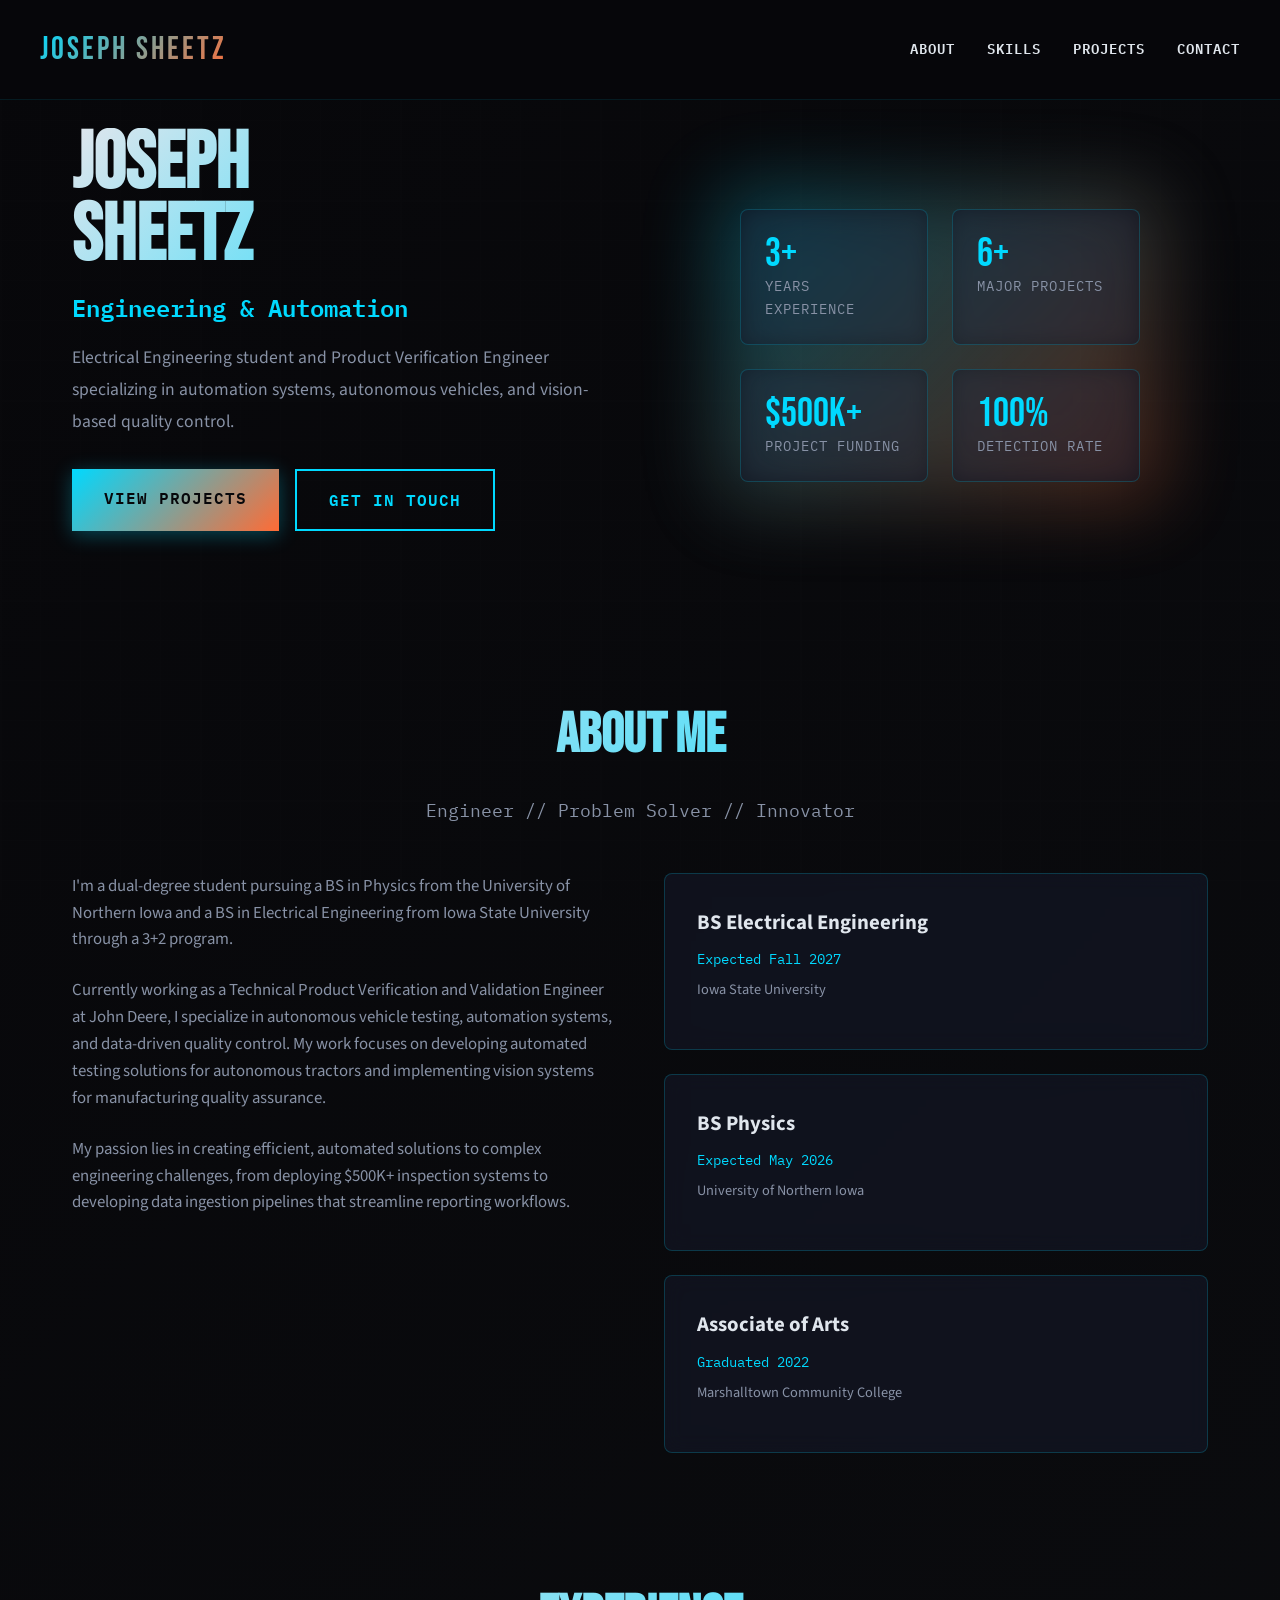
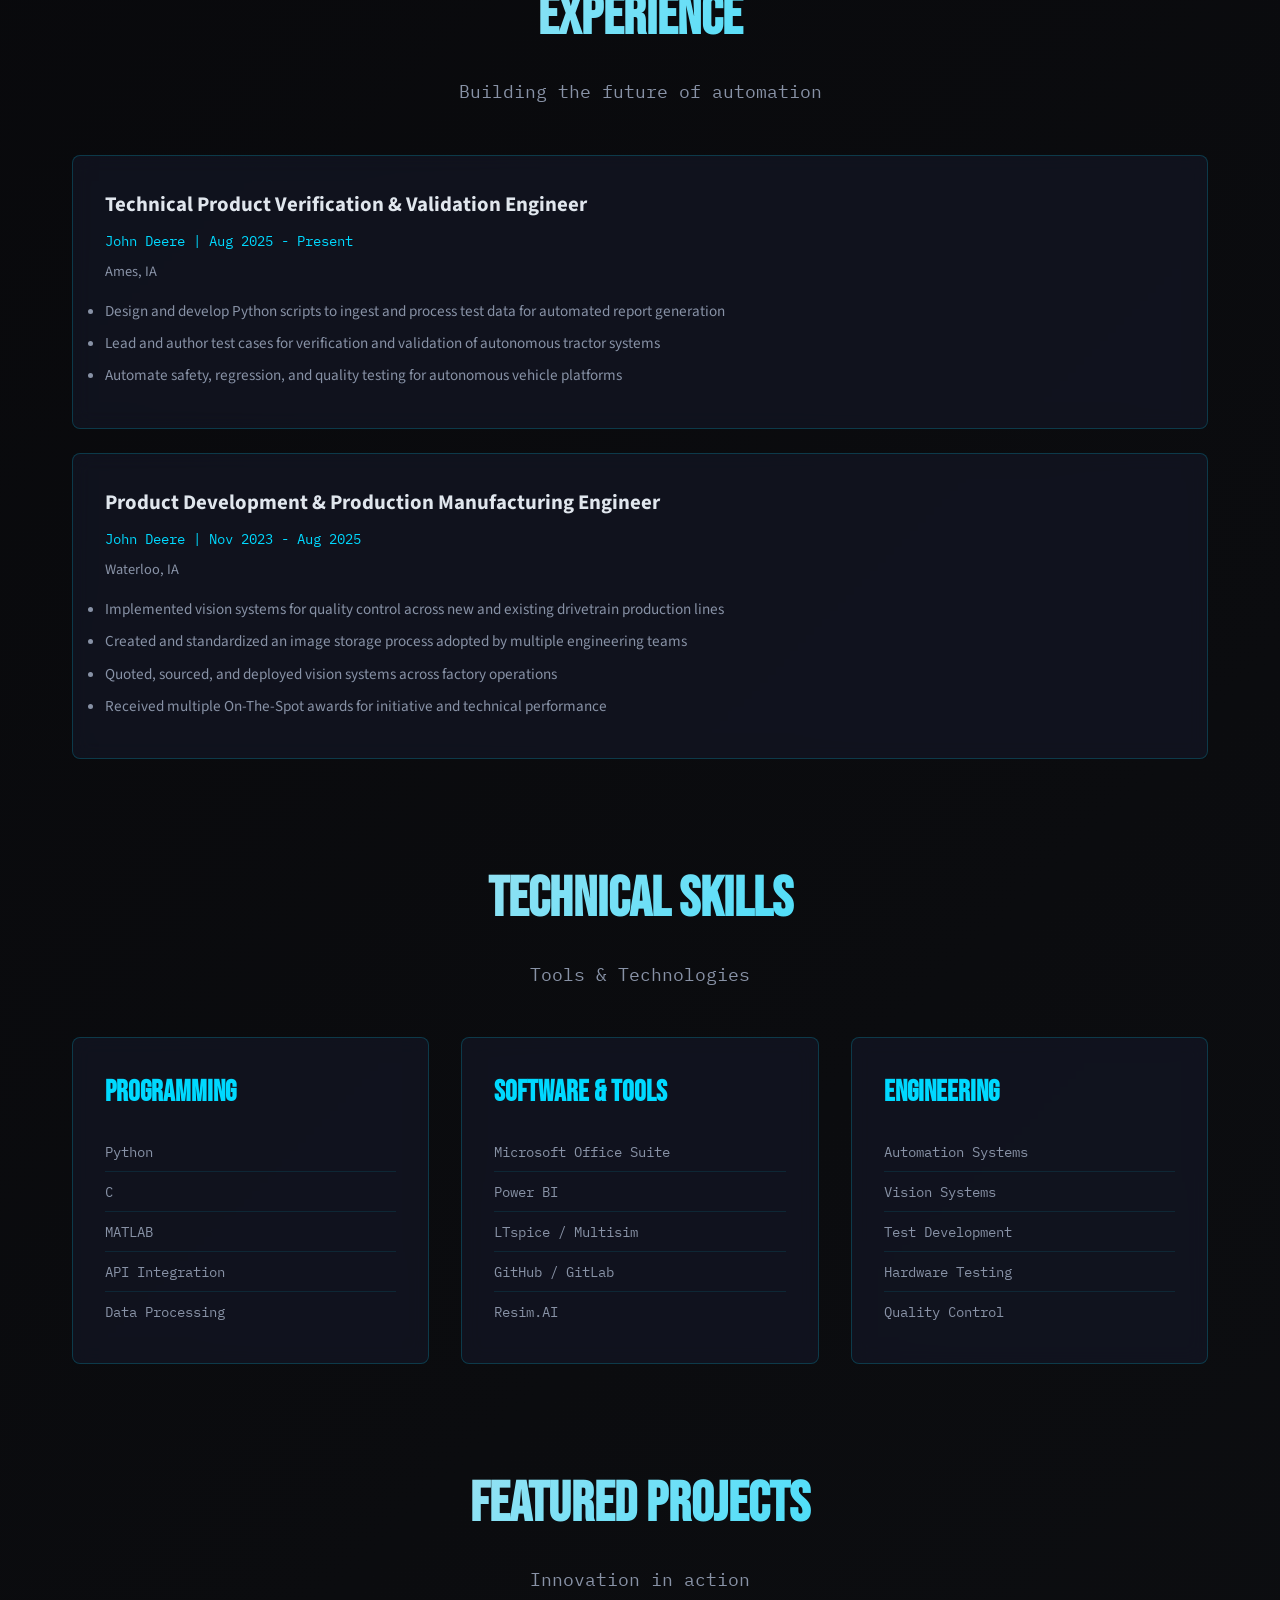
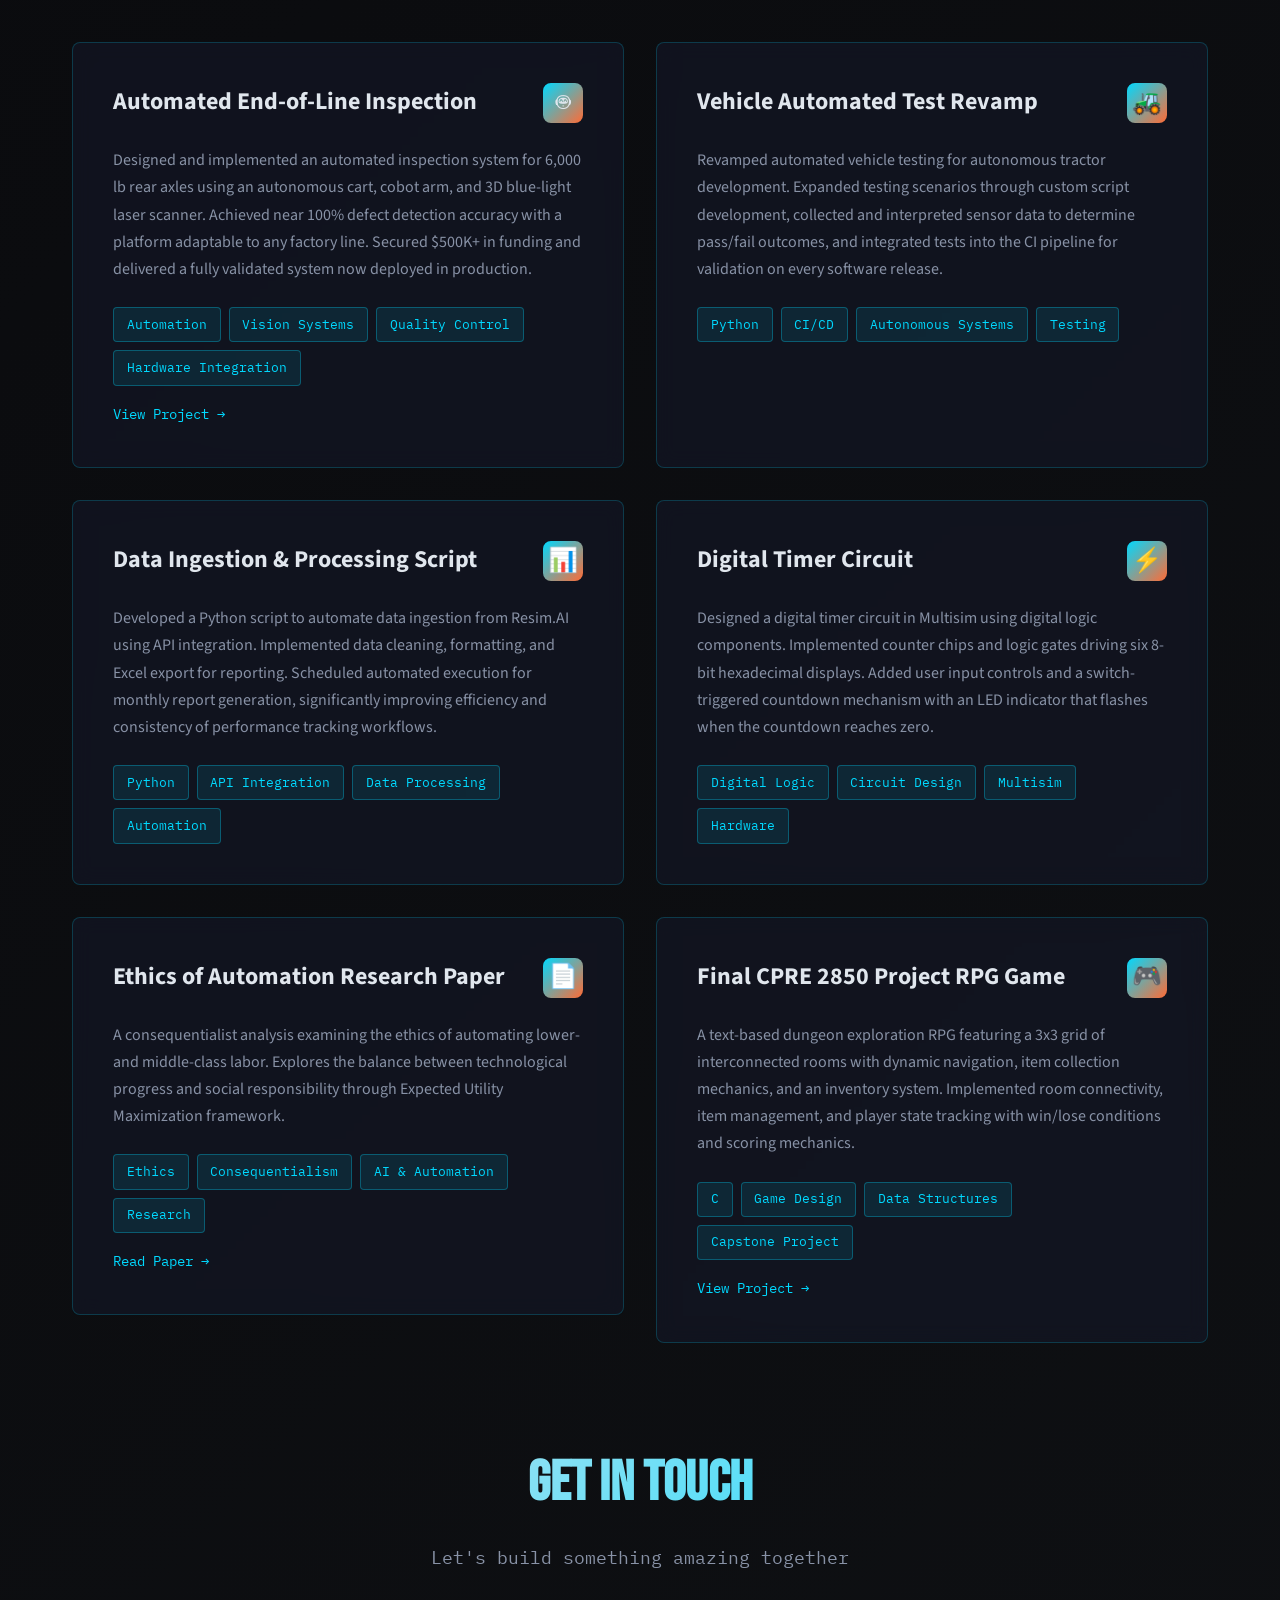
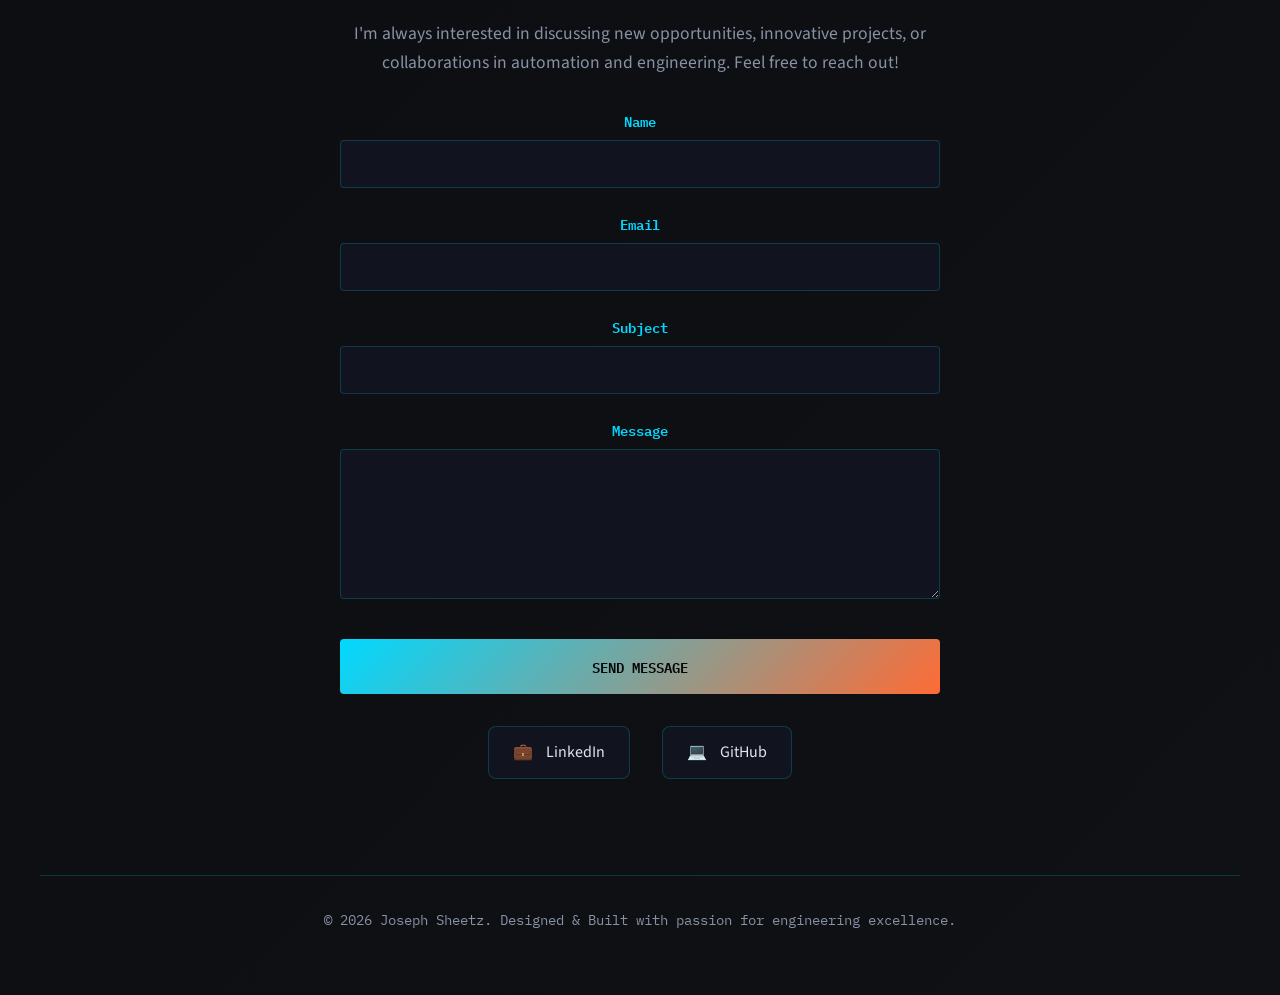
==== index.html @ 2ae2a26f "added contact form" ====
<!DOCTYPE html>
<html lang="en">
<head>
    <meta charset="UTF-8">
    <meta name="viewport" content="width=device-width, initial-scale=1.0">
    <title>Joseph Sheetz | Engineering Portfolio</title>
    <link rel="preconnect" href="https://fonts.googleapis.com">
    <link rel="preconnect" href="https://fonts.gstatic.com" crossorigin>
    <link href="https://fonts.googleapis.com/css2?family=Bebas+Neue&family=IBM+Plex+Mono:wght@400;600&family=Source+Sans+3:wght@300;400;600;700&display=swap" rel="stylesheet">
    <style>
        :root {
            --primary: #07070a;
            --secondary: #0f1114;
            --accent: #00d9ff;
            --accent-warm: #ff6b35;
            --text: #e0e6ed;
            --text-dim: #8892a6;
            --surface: #0b0d11;
        }

        * {
            margin: 0;
            padding: 0;
            box-sizing: border-box;
        }

        html {
            scroll-padding-top: 80px;
        }

        body {
            font-family: 'Source Sans 3', sans-serif;
            background: linear-gradient(135deg, var(--primary) 0%, var(--secondary) 100%);
            color: var(--text);
            line-height: 1.6;
            overflow-x: hidden;
        }

        /* Modern Black/Gray Layered Grid */
        body::before {
            content: '';
            position: fixed;
            inset: 0;
            width: 100%;
            height: 100%;
            /* Two layered grids: thin subtle lines + faint thicker lines for structure */
            background-image:
                linear-gradient(rgba(255,255,255,0.03) 1px, transparent 1px),
                linear-gradient(90deg, rgba(255,255,255,0.03) 1px, transparent 1px),
                linear-gradient(rgba(255,255,255,0.02) 2px, transparent 2px),
                linear-gradient(90deg, rgba(255,255,255,0.02) 2px, transparent 2px);
            background-size: 40px 40px, 40px 40px, 200px 200px, 200px 200px;
            background-position: 0 0, 0 0, 0 0, 0 0;
            mix-blend-mode: overlay;
            pointer-events: none;
            z-index: 0;
            opacity: 0.9;
            animation: gridMove 40s linear infinite;
        }

        @keyframes gridMove {
            0% { transform: translate(0, 0); }
            100% { transform: translate(40px, 40px); }
        }

        /* Header */
        header {
            position: fixed;
            top: 0;
            left: 0;
            right: 0;
            padding: 1rem 2rem;
            z-index: 100;
            background: rgba(7, 7, 10, 0.9);
            backdrop-filter: blur(2px);
            border-bottom: 1px solid rgba(0, 217, 255, 0.1);
            transition: all 0.3s ease;
        }

        nav {
            max-width: 1200px;
            margin: 0 auto;
            display: flex;
            justify-content: space-between;
            align-items: center;
            padding: 0.5rem 0;
        }

        .logo {
            display: flex;
            align-items: center;
            gap: 0.75rem;
            text-decoration: none;
        }

        .logo-pic {
            width: 40px;
            height: 40px;
            border-radius: 50%;
            object-fit: cover;
            border: 2px solid var(--accent);
            box-shadow: 0 0 10px rgba(0, 217, 255, 0.3);
        }

        .logo-text {
            font-family: 'Bebas Neue', sans-serif;
            font-size: 2rem;
            letter-spacing: 3px;
            background: linear-gradient(135deg, var(--accent), var(--accent-warm));
            -webkit-background-clip: text;
            -webkit-text-fill-color: transparent;
            background-clip: text;
            animation: fadeInDown 1s ease-out;
        }

        .nav-links {
            display: flex;
            gap: 2rem;
            list-style: none;
        }

        .nav-links a {
            color: var(--text);
            text-decoration: none;
            font-family: 'IBM Plex Mono', monospace;
            font-size: 0.9rem;
            font-weight: 600;
            text-transform: uppercase;
            letter-spacing: 1px;
            position: relative;
            transition: color 0.3s ease;
        }

        .nav-links a::after {
            content: '';
            position: absolute;
            bottom: -5px;
            left: 0;
            width: 0;
            height: 2px;
            background: var(--accent);
            transition: width 0.3s ease;
        }

        .nav-links a:hover {
            color: var(--accent);
        }

        .nav-links a:hover::after {
            width: 100%;
        }

        /* Hero Section */
        .hero {
            position: relative;
            max-width: 1200px;
            margin: 0 auto;
            padding: 8rem 2rem 4rem;
            display: grid;
            grid-template-columns: 1fr 1fr;
            gap: 4rem;
            align-items: center;
            z-index: 10;
        }

        .hero-content h1 {
            font-family: 'Bebas Neue', sans-serif;
            font-size: 5rem;
            line-height: 0.9;
            margin-bottom: 1rem;
            background: linear-gradient(135deg, var(--text) 0%, var(--accent) 100%);
            -webkit-background-clip: text;
            -webkit-text-fill-color: transparent;
            background-clip: text;
            animation: fadeInUp 1s ease-out 0.2s both;
        }

        .hero-content .subtitle {
            font-size: 1.5rem;
            color: var(--accent);
            font-weight: 600;
            margin-bottom: 1rem;
            font-family: 'IBM Plex Mono', monospace;
            animation: fadeInUp 1s ease-out 0.4s both;
        }

        .hero-content p {
            font-size: 1.1rem;
            color: var(--text-dim);
            margin-bottom: 2rem;
            line-height: 1.8;
            animation: fadeInUp 1s ease-out 0.6s both;
        }

        .hero-buttons {
            display: flex;
            gap: 1rem;
            animation: fadeInUp 1s ease-out 0.8s both;
        }

        .btn {
            padding: 1rem 2rem;
            font-family: 'IBM Plex Mono', monospace;
            font-weight: 600;
            text-transform: uppercase;
            letter-spacing: 1px;
            border: none;
            cursor: pointer;
            transition: all 0.3s ease;
            text-decoration: none;
            display: inline-block;
            position: relative;
            overflow: hidden;
        }

        .btn-primary {
            background: linear-gradient(135deg, var(--accent), var(--accent-warm));
            color: var(--primary);
            box-shadow: 0 4px 20px rgba(0, 217, 255, 0.3);
        }

        .btn-primary:hover {
            transform: translateY(-2px);
            box-shadow: 0 6px 30px rgba(0, 217, 255, 0.5);
        }

        .btn-secondary {
            background: transparent;
            color: var(--accent);
            border: 2px solid var(--accent);
        }

        .btn-secondary:hover {
            background: var(--accent);
            color: var(--primary);
            transform: translateY(-2px);
        }

        .hero-visual {
            position: relative;
            animation: fadeIn 1.5s ease-out 0.5s both;
        }

        .profile-container {
            position: relative;
            width: 100%;
            max-width: 400px;
            margin: 0 auto;
        }

        .hero-profile-pic {
            width: 200px;
            height: 200px;
            border-radius: 50%;
            object-fit: cover;
            border: 4px solid var(--accent);
            box-shadow: 0 0 30px rgba(0, 217, 255, 0.4);
            display: block;
            margin: 0 auto 2rem;
            position: relative;
            z-index: 2;
        }

        .profile-bg {
            position: absolute;
            top: -20px;
            left: -20px;
            right: -20px;
            bottom: -20px;
            background: linear-gradient(135deg, var(--accent), var(--accent-warm));
            border-radius: 12px;
            filter: blur(40px);
            opacity: 0.3;
            animation: pulse 3s ease-in-out infinite;
        }

        @keyframes pulse {
            0%, 100% { opacity: 0.3; transform: scale(1); }
            50% { opacity: 0.5; transform: scale(1.05); }
        }

        .stats-grid {
            display: grid;
            grid-template-columns: repeat(2, 1fr);
            gap: 1.5rem;
            margin-top: 2rem;
        }

        .stat-card {
            background: rgba(20, 24, 41, 0.6);
            backdrop-filter: blur(10px);
            border: 1px solid rgba(0, 217, 255, 0.2);
            padding: 1.5rem;
            border-radius: 8px;
            transition: all 0.3s ease;
        }

        .stat-card:hover {
            border-color: var(--accent);
            transform: translateY(-4px);
            box-shadow: 0 8px 20px rgba(0, 217, 255, 0.2);
        }

        .stat-number {
            font-family: 'Bebas Neue', sans-serif;
            font-size: 2.5rem;
            color: var(--accent);
            line-height: 1;
        }

        .stat-label {
            font-size: 0.9rem;
            color: var(--text-dim);
            text-transform: uppercase;
            letter-spacing: 1px;
            font-family: 'IBM Plex Mono', monospace;
        }

        /* Section Styling */
        section {
            position: relative;
            max-width: 1200px;
            margin: 6rem auto;
            padding: 0 2rem;
            z-index: 10;
        }

        .section-header {
            margin-bottom: 3rem;
            text-align: center;
        }

        .section-title {
            font-family: 'Bebas Neue', sans-serif;
            font-size: 3.5rem;
            margin-bottom: 1rem;
            background: linear-gradient(135deg, var(--text) 0%, var(--accent) 100%);
            -webkit-background-clip: text;
            -webkit-text-fill-color: transparent;
            background-clip: text;
        }

        .section-subtitle {
            font-size: 1.1rem;
            color: var(--text-dim);
            font-family: 'IBM Plex Mono', monospace;
        }

        /* About Section */
        .about-content {
            display: grid;
            grid-template-columns: 1fr 1fr;
            gap: 3rem;
            align-items: start;
        }

        .about-text p {
            margin-bottom: 1.5rem;
            color: var(--text-dim);
            font-size: 1.05rem;
        }

        .education-card, .experience-card {
            background: rgba(20, 24, 41, 0.6);
            backdrop-filter: blur(10px);
            border: 1px solid rgba(0, 217, 255, 0.2);
            padding: 2rem;
            border-radius: 8px;
            margin-bottom: 1.5rem;
            transition: all 0.3s ease;
        }

        .education-card:hover, .experience-card:hover {
            border-color: var(--accent);
            transform: translateX(10px);
        }

        .card-title {
            font-size: 1.3rem;
            font-weight: 700;
            color: var(--text);
            margin-bottom: 0.5rem;
        }

        .card-meta {
            font-family: 'IBM Plex Mono', monospace;
            font-size: 0.9rem;
            color: var(--accent);
            margin-bottom: 0.5rem;
        }

        .card-location {
            color: var(--text-dim);
            font-size: 0.9rem;
            margin-bottom: 1rem;
        }

        .card-description {
            color: var(--text-dim);
            font-size: 0.95rem;
            line-height: 1.6;
        }

        .card-description li {
            margin-bottom: 0.5rem;
        }

        /* Skills Section */
        .skills-grid {
            display: grid;
            grid-template-columns: repeat(3, 1fr);
            gap: 2rem;
        }

        .skill-category {
            background: rgba(20, 24, 41, 0.6);
            backdrop-filter: blur(10px);
            border: 1px solid rgba(0, 217, 255, 0.2);
            padding: 2rem;
            border-radius: 8px;
            transition: all 0.3s ease;
        }

        .skill-category:hover {
            border-color: var(--accent);
            transform: translateY(-8px);
            box-shadow: 0 12px 30px rgba(0, 217, 255, 0.2);
        }

        .skill-category h3 {
            font-family: 'Bebas Neue', sans-serif;
            font-size: 1.8rem;
            color: var(--accent);
            margin-bottom: 1rem;
        }

        .skill-list {
            list-style: none;
        }

        .skill-list li {
            color: var(--text-dim);
            padding: 0.5rem 0;
            border-bottom: 1px solid rgba(0, 217, 255, 0.1);
            font-family: 'IBM Plex Mono', monospace;
            font-size: 0.9rem;
        }

        .skill-list li:last-child {
            border-bottom: none;
        }

        /* Projects Section */
        .projects-grid {
            display: grid;
            grid-template-columns: repeat(2, 1fr);
            gap: 2rem;
        }

        .project-card {
            background: rgba(20, 24, 41, 0.6);
            backdrop-filter: blur(10px);
            border: 1px solid rgba(0, 217, 255, 0.2);
            border-radius: 8px;
            padding: 2.5rem;
            transition: all 0.4s ease;
            position: relative;
            overflow: hidden;
        }

        .project-card::before {
            content: '';
            position: absolute;
            top: 0;
            left: 0;
            width: 100%;
            height: 4px;
            background: linear-gradient(90deg, var(--accent), var(--accent-warm));
            transform: scaleX(0);
            transform-origin: left;
            transition: transform 0.4s ease;
        }

        .project-card:hover::before {
            transform: scaleX(1);
        }

        .project-card:hover {
            border-color: var(--accent);
            transform: translateY(-10px);
            box-shadow: 0 16px 40px rgba(0, 217, 255, 0.25);
        }

        .project-header {
            display: flex;
            justify-content: space-between;
            align-items: start;
            margin-bottom: 1.5rem;
        }

        .project-title {
            font-size: 1.5rem;
            font-weight: 700;
            color: var(--text);
        }

        .project-icon {
            width: 40px;
            height: 40px;
            background: linear-gradient(135deg, var(--accent), var(--accent-warm));
            border-radius: 8px;
            display: flex;
            align-items: center;
            justify-content: center;
            font-size: 1.5rem;
        }

        .project-description {
            color: var(--text-dim);
            margin-bottom: 1.5rem;
            line-height: 1.7;
        }

        .project-tags {
            display: flex;
            flex-wrap: wrap;
            gap: 0.5rem;
        }

        .tag {
            background: rgba(0, 217, 255, 0.1);
            color: var(--accent);
            padding: 0.4rem 0.8rem;
            border-radius: 4px;
            font-size: 0.8rem;
            font-family: 'IBM Plex Mono', monospace;
            border: 1px solid rgba(0, 217, 255, 0.3);
        }

        .project-card-link {
            text-decoration: none;
            color: inherit;
            display: block;
            cursor: pointer;
        }

        .project-card-link .project-card {
            cursor: pointer;
        }

        .project-card-link .view-project {
            display: inline-flex;
            align-items: center;
            gap: 0.5rem;
            color: var(--accent);
            font-family: 'IBM Plex Mono', monospace;
            font-size: 0.9rem;
            margin-top: 1rem;
            transition: all 0.3s ease;
        }

        .project-card-link .view-project::after {
            content: '→';
            transition: transform 0.3s ease;
        }

        .project-card-link:hover .view-project::after {
            transform: translateX(5px);
        }

        /* Contact Section */
        .contact-content {
            text-align: center;
            max-width: 600px;
            margin: 0 auto;
        }

        .contact-links {
            display: flex;
            justify-content: center;
            gap: 2rem;
            margin-top: 2rem;
        }

        .contact-link {
            display: flex;
            align-items: center;
            gap: 0.8rem;
            padding: 1rem 2rem;
            background: rgba(20, 24, 41, 0.6);
            backdrop-filter: blur(10px);
            border: 1px solid rgba(0, 217, 255, 0.2);
            border-radius: 8px;
            color: var(--text);
            text-decoration: none;
            font-family: 'IBM Plex Mono', monospace;
            transition: all 0.3s ease;
            cursor: pointer;
        }

        .contact-link:hover {
            border-color: var(--accent);
            transform: translateY(-4px);
            box-shadow: 0 8px 20px rgba(0, 217, 255, 0.2);
            color: var(--accent);
        }

        /* Footer */
        footer {
            position: relative;
            max-width: 1200px;
            margin: 6rem auto 2rem;
            padding: 2rem;
            text-align: center;
            color: var(--text-dim);
            font-family: 'IBM Plex Mono', monospace;
            font-size: 0.9rem;
            border-top: 1px solid rgba(0, 217, 255, 0.2);
            z-index: 10;
        }

        /* Animations */
        @keyframes fadeInUp {
            from {
                opacity: 0;
                transform: translateY(30px);
            }
            to {
                opacity: 1;
                transform: translateY(0);
            }
        }

        @keyframes fadeInDown {
            from {
                opacity: 0;
                transform: translateY(-30px);
            }
            to {
                opacity: 1;
                transform: translateY(0);
            }
        }

        @keyframes fadeIn {
            from { opacity: 0; }
            to { opacity: 1; }
        }

        /* Contact Form Styles */
        .contact-form {
            max-width: 600px;
            margin: 0 auto;
            display: flex;
            flex-direction: column;
            gap: 1.5rem;
        }

        .form-group {
            display: flex;
            flex-direction: column;
            gap: 0.5rem;
        }

        .form-group label {
            color: var(--accent);
            font-family: 'IBM Plex Mono', monospace;
            font-size: 0.9rem;
            font-weight: 600;
        }

        .form-group input,
        .form-group textarea {
            padding: 0.75rem 1rem;
            background: rgba(20, 24, 41, 0.6);
            border: 1px solid rgba(0, 217, 255, 0.2);
            border-radius: 4px;
            color: var(--text);
            font-family: 'Source Sans 3', sans-serif;
            font-size: 1rem;
            transition: all 0.3s ease;
        }

        .form-group input:focus,
        .form-group textarea:focus {
            outline: none;
            border-color: var(--accent);
            box-shadow: 0 0 10px rgba(0, 217, 255, 0.2);
            background: rgba(20, 24, 41, 0.8);
        }

        .form-group textarea {
            resize: vertical;
            min-height: 150px;
        }

        .contact-buttons {
            display: flex;
            gap: 1rem;
            margin-top: 1rem;
        }

        .btn-submit {
            flex: 1;
            padding: 1rem;
            background: linear-gradient(135deg, var(--accent), var(--accent-warm));
            color: var(--primary);
            border: none;
            border-radius: 4px;
            font-family: 'IBM Plex Mono', monospace;
            font-weight: 600;
            font-size: 0.9rem;
            text-transform: uppercase;
            cursor: pointer;
            transition: all 0.3s ease;
        }

        .btn-submit:hover {
            transform: translateY(-2px);
            box-shadow: 0 6px 20px rgba(0, 217, 255, 0.4);
        }

        .btn-submit:disabled {
            opacity: 0.6;
            cursor: not-allowed;
            transform: none;
        }

        .form-status {
            text-align: center;
            padding: 1rem;
            border-radius: 4px;
            display: none;
        }

        .form-status.success {
            display: block;
            background: rgba(0, 217, 255, 0.1);
            color: var(--accent);
            border: 1px solid rgba(0, 217, 255, 0.3);
        }

        .form-status.error {
            display: block;
            background: rgba(255, 107, 53, 0.1);
            color: var(--accent-warm);
            border: 1px solid rgba(255, 107, 53, 0.3);
        }

        .social-links {
            display: flex;
            justify-content: center;
            gap: 2rem;
            margin-top: 2rem;
        }

        .social-link {
            display: flex;
            align-items: center;
            gap: 0.8rem;
            padding: 0.8rem 1.5rem;
            background: rgba(20, 24, 41, 0.6);
            border: 1px solid rgba(0, 217, 255, 0.2);
            border-radius: 8px;
            color: var(--text);
            text-decoration: none;
            transition: all 0.3s ease;
            cursor: pointer;
        }

        .social-link:hover {
            border-color: var(--accent);
            color: var(--accent);
            transform: translateY(-2px);
            box-shadow: 0 4px 12px rgba(0, 217, 255, 0.2);
        }

        /* Responsive */
        @media (max-width: 768px) {
            .hero {
                grid-template-columns: 1fr;
                gap: 2rem;
            }

            .hero-content h1 {
                font-size: 3.5rem;
            }

            .hero-profile-pic {
                width: 150px;
                height: 150px;
            }

            .logo-pic {
                width: 32px;
                height: 32px;
            }

            .logo-text {
                font-size: 1.5rem;
            }

            .about-content {
                grid-template-columns: 1fr;
            }

            .skills-grid {
                grid-template-columns: 1fr;
            }

            .projects-grid {
                grid-template-columns: 1fr;
            }

            .nav-links {
                gap: 1rem;
            }

            .nav-links a {
                font-size: 0.8rem;
            }

            .contact-links {
                flex-direction: column;
                align-items: center;
            }
        }

        /* Scroll reveal */
        .reveal {
            opacity: 0;
            transform: translateY(30px);
            transition: all 0.8s ease;
        }

        .reveal.active {
            opacity: 1;
            transform: translateY(0);
        }
    </style>
</head>
<body>
    <header>
        <nav>
            <div class="logo">
                <span class="logo-text">Joseph Sheetz</span>
            </div>
            <ul class="nav-links">
                <li><a href="#about">About</a></li>
                <li><a href="#skills">Skills</a></li>
                <li><a href="#projects">Projects</a></li>
                <li><a href="#contact">Contact</a></li>
            </ul>
        </nav>
    </header>

    <section class="hero">
        <div class="hero-content">
            <h1>Joseph<br>Sheetz</h1>
            <div class="subtitle">Engineering & Automation</div>
            <p>Electrical Engineering student and Product Verification Engineer specializing in automation systems, autonomous vehicles, and vision-based quality control.</p>
            <div class="hero-buttons">
                <a href="#projects" class="btn btn-primary">View Projects</a>
                <a href="#contact" class="btn btn-secondary">Get in Touch</a>
            </div>
        </div>
        <div class="hero-visual">
            <div class="profile-container">
                <div class="profile-bg"></div>
                <div class="stats-grid">
                    <div class="stat-card">
                        <div class="stat-number">3+</div>
                        <div class="stat-label">Years Experience</div>
                    </div>
                    <div class="stat-card">
                        <div class="stat-number">6+</div>
                        <div class="stat-label">Major Projects</div>
                    </div>
                    <div class="stat-card">
                        <div class="stat-number">$500K+</div>
                        <div class="stat-label">Project Funding</div>
                    </div>
                    <div class="stat-card">
                        <div class="stat-number">100%</div>
                        <div class="stat-label">Detection Rate</div>
                    </div>
                </div>
            </div>
        </div>
    </section>

    <section id="about" class="reveal">
        <div class="section-header">
            <h2 class="section-title">About Me</h2>
            <p class="section-subtitle">Engineer // Problem Solver // Innovator</p>
        </div>
        <div class="about-content">
            <div class="about-text">
                <p>I'm a dual-degree student pursuing a BS in Physics from the University of Northern Iowa and a BS in Electrical Engineering from Iowa State University through a 3+2 program.</p>
                <p>Currently working as a Technical Product Verification and Validation Engineer at John Deere, I specialize in autonomous vehicle testing, automation systems, and data-driven quality control. My work focuses on developing automated testing solutions for autonomous tractors and implementing vision systems for manufacturing quality assurance.</p>
                <p>My passion lies in creating efficient, automated solutions to complex engineering challenges, from deploying $500K+ inspection systems to developing data ingestion pipelines that streamline reporting workflows.</p>
            </div>
            <div class="about-cards">
                <div class="education-card">
                    <div class="card-title">BS Electrical Engineering</div>
                    <div class="card-meta">Expected Fall 2027</div>
                    <div class="card-location">Iowa State University</div>
                </div>
                <div class="education-card">
                    <div class="card-title">BS Physics</div>
                    <div class="card-meta">Expected May 2026</div>
                    <div class="card-location">University of Northern Iowa</div>
                </div>
                <div class="education-card">
                    <div class="card-title">Associate of Arts</div>
                    <div class="card-meta">Graduated 2022</div>
                    <div class="card-location">Marshalltown Community College</div>
                </div>
            </div>
        </div>
    </section>

    <section id="experience" class="reveal">
        <div class="section-header">
            <h2 class="section-title">Experience</h2>
            <p class="section-subtitle">Building the future of automation</p>
        </div>
        <div class="experience-card">
            <div class="card-title">Technical Product Verification & Validation Engineer</div>
            <div class="card-meta">John Deere | Aug 2025 - Present</div>
            <div class="card-location">Ames, IA</div>
            <ul class="card-description">
                <li>Design and develop Python scripts to ingest and process test data for automated report generation</li>
                <li>Lead and author test cases for verification and validation of autonomous tractor systems</li>
                <li>Automate safety, regression, and quality testing for autonomous vehicle platforms</li>
            </ul>
        </div>
        <div class="experience-card">
            <div class="card-title">Product Development & Production Manufacturing Engineer</div>
            <div class="card-meta">John Deere | Nov 2023 - Aug 2025</div>
            <div class="card-location">Waterloo, IA</div>
            <ul class="card-description">
                <li>Implemented vision systems for quality control across new and existing drivetrain production lines</li>
                <li>Created and standardized an image storage process adopted by multiple engineering teams</li>
                <li>Quoted, sourced, and deployed vision systems across factory operations</li>
                <li>Received multiple On-The-Spot awards for initiative and technical performance</li>
            </ul>
        </div>
    </section>

    <section id="skills" class="reveal">
        <div class="section-header">
            <h2 class="section-title">Technical Skills</h2>
            <p class="section-subtitle">Tools & Technologies</p>
        </div>
        <div class="skills-grid">
            <div class="skill-category">
                <h3>Programming</h3>
                <ul class="skill-list">
                    <li>Python</li>
                    <li>C</li>
                    <li>MATLAB</li>
                    <li>API Integration</li>
                    <li>Data Processing</li>
                </ul>
            </div>
            <div class="skill-category">
                <h3>Software & Tools</h3>
                <ul class="skill-list">
                    <li>Microsoft Office Suite</li>
                    <li>Power BI</li>
                    <li>LTspice / Multisim</li>
                    <li>GitHub / GitLab</li>
                    <li>Resim.AI</li>
                </ul>
            </div>
            <div class="skill-category">
                <h3>Engineering</h3>
                <ul class="skill-list">
                    <li>Automation Systems</li>
                    <li>Vision Systems</li>
                    <li>Test Development</li>
                    <li>Hardware Testing</li>
                    <li>Quality Control</li>
                </ul>
            </div>
        </div>
    </section>

    <section id="projects" class="reveal">
        <div class="section-header">
            <h2 class="section-title">Featured Projects</h2>
            <p class="section-subtitle">Innovation in action</p>
        </div>
        <div class="projects-grid">
            <a href="automated-eol-inspection.html" class="project-card-link">
                <div class="project-card">
                    <div class="project-header">
                        <h3 class="project-title">Automated End-of-Line Inspection</h3>
                        <div class="project-icon">🤖</div>
                    </div>
                    <p class="project-description">
                        Designed and implemented an automated inspection system for 6,000 lb rear axles using an autonomous cart, cobot arm, and 3D blue-light laser scanner. Achieved near 100% defect detection accuracy with a platform adaptable to any factory line. Secured $500K+ in funding and delivered a fully validated system now deployed in production.
                    </p>
                    <div class="project-tags">
                        <span class="tag">Automation</span>
                        <span class="tag">Vision Systems</span>
                        <span class="tag">Quality Control</span>
                        <span class="tag">Hardware Integration</span>
                    </div>
                    <span class="view-project">View Project</span>
                </div>
            </a>

            <div class="project-card">
                <div class="project-header">
                    <h3 class="project-title">Vehicle Automated Test Revamp</h3>
                    <div class="project-icon">🚜</div>
                </div>
                <p class="project-description">
                    Revamped automated vehicle testing for autonomous tractor development. Expanded testing scenarios through custom script development, collected and interpreted sensor data to determine pass/fail outcomes, and integrated tests into the CI pipeline for validation on every software release.
                </p>
                <div class="project-tags">
                    <span class="tag">Python</span>
                    <span class="tag">CI/CD</span>
                    <span class="tag">Autonomous Systems</span>
                    <span class="tag">Testing</span>
                </div>
            </div>

            <div class="project-card">
                <div class="project-header">
                    <h3 class="project-title">Data Ingestion & Processing Script</h3>
                    <div class="project-icon">📊</div>
                </div>
                <p class="project-description">
                    Developed a Python script to automate data ingestion from Resim.AI using API integration. Implemented data cleaning, formatting, and Excel export for reporting. Scheduled automated execution for monthly report generation, significantly improving efficiency and consistency of performance tracking workflows.
                </p>
                <div class="project-tags">
                    <span class="tag">Python</span>
                    <span class="tag">API Integration</span>
                    <span class="tag">Data Processing</span>
                    <span class="tag">Automation</span>
                </div>
            </div>

            <div class="project-card">
                <div class="project-header">
                    <h3 class="project-title">Digital Timer Circuit</h3>
                    <div class="project-icon">⚡</div>
                </div>
                <p class="project-description">
                    Designed a digital timer circuit in Multisim using digital logic components. Implemented counter chips and logic gates driving six 8-bit hexadecimal displays. Added user input controls and a switch-triggered countdown mechanism with an LED indicator that flashes when the countdown reaches zero.
                </p>
                <div class="project-tags">
                    <span class="tag">Digital Logic</span>
                    <span class="tag">Circuit Design</span>
                    <span class="tag">Multisim</span>
                    <span class="tag">Hardware</span>
                </div>
            </div>

            <a href="final-paper.html" class="project-card-link">
                <div class="project-card">
                    <div class="project-header">
                        <h3 class="project-title">Ethics of Automation Research Paper</h3>
                        <div class="project-icon">📄</div>
                    </div>
                    <p class="project-description">
                        A consequentialist analysis examining the ethics of automating lower- and middle-class labor. Explores the balance between technological progress and social responsibility through Expected Utility Maximization framework.
                    </p>
                    <div class="project-tags">
                        <span class="tag">Ethics</span>
                        <span class="tag">Consequentialism</span>
                        <span class="tag">AI & Automation</span>
                        <span class="tag">Research</span>
                    </div>
                    <span class="view-project">Read Paper</span>
                </div>
            </a>

            <a href="rpg-game.html" class="project-card-link">
                <div class="project-card">
                    <div class="project-header">
                        <h3 class="project-title">Final CPRE 2850 Project RPG Game</h3>
                        <div class="project-icon">🎮</div>
                    </div>
                    <p class="project-description">
                        A text-based dungeon exploration RPG featuring a 3x3 grid of interconnected rooms with dynamic navigation, item collection mechanics, and an inventory system. Implemented room connectivity, item management, and player state tracking with win/lose conditions and scoring mechanics.
                    </p>
                    <div class="project-tags">
                        <span class="tag">C</span>
                        <span class="tag">Game Design</span>
                        <span class="tag">Data Structures</span>
                        <span class="tag">Capstone Project</span>
                    </div>
                    <span class="view-project">View Project</span>
                </div>
            </a>
        </div>
    </section>

    <section id="contact" class="reveal">
        <div class="section-header">
            <h2 class="section-title">Get In Touch</h2>
            <p class="section-subtitle">Let's build something amazing together</p>
        </div>
        <div class="contact-content">
            <p style="color: var(--text-dim); margin-bottom: 2rem; font-size: 1.1rem;">
                I'm always interested in discussing new opportunities, innovative projects, or collaborations in automation and engineering. Feel free to reach out!
            </p>
            <form class="contact-form" id="contactForm">
                <div class="form-group">
                    <label for="name">Name</label>
                    <input type="text" id="name" name="name" required>
                </div>
                <div class="form-group">
                    <label for="email">Email</label>
                    <input type="email" id="email" name="email" required>
                </div>
                <div class="form-group">
                    <label for="subject">Subject</label>
                    <input type="text" id="subject" name="subject" required>
                </div>
                <div class="form-group">
                    <label for="message">Message</label>
                    <textarea id="message" name="message" required></textarea>
                </div>
                <div class="form-status" id="formStatus"></div>
                <div class="contact-buttons">
                    <button type="submit" class="btn-submit">Send Message</button>
                </div>
            </form>
            <div class="social-links">
                <a href="https://www.linkedin.com/in/joseph-sheetz-bb5500370/" target="_blank" class="social-link">
                    <span>💼</span>
                    <span>LinkedIn</span>
                </a>
                <a href="https://github.com/Sheetjaa" target="_blank" class="social-link">
                    <span>💻</span>
                    <span>GitHub</span>
                </a>
            </div>
        </div>
    </section>

    <footer>
        <p>&copy; 2026 Joseph Sheetz. Designed & Built with passion for engineering excellence.</p>
    </footer>

    <script>
        // Contact form handling
        const contactForm = document.getElementById('contactForm');
        if (contactForm) {
            contactForm.addEventListener('submit', function(e) {
                e.preventDefault();
                
                const formStatus = document.getElementById('formStatus');
                const submitButton = this.querySelector('.btn-submit');
                
                // Disable submit button
                submitButton.disabled = true;
                submitButton.textContent = 'Sending...';
                
                // Get form data
                const formData = new FormData(this);
                
                // Send to formspree
                fetch('https://formspree.io/f/maqdjrbg', {
                    method: 'POST',
                    body: formData,
                    headers: {
                        'Accept': 'application/json'
                    }
                })
                .then(response => {
                    if (response.ok) {
                        formStatus.textContent = 'Thank you! Your message has been sent successfully. I\'ll get back to you soon.';
                        formStatus.classList.add('success');
                        formStatus.classList.remove('error');
                        contactForm.reset();
                        submitButton.textContent = 'Send Message';
                        submitButton.disabled = false;
                        
                        // Clear success message after 5 seconds
                        setTimeout(() => {
                            formStatus.classList.remove('success');
                        }, 5000);
                    } else {
                        throw new Error('Form submission failed');
                    }
                })
                .catch(error => {
                    formStatus.textContent = 'Something went wrong. Please try again later or contact me via LinkedIn.';
                    formStatus.classList.add('error');
                    formStatus.classList.remove('success');
                    submitButton.textContent = 'Send Message';
                    submitButton.disabled = false;
                });
            });
        }

        // Smooth scrolling for navigation links
        document.querySelectorAll('a[href^="#"]').forEach(anchor => {
            anchor.addEventListener('click', function (e) {
                e.preventDefault();
                const target = document.querySelector(this.getAttribute('href'));
                if (target) {
                    target.scrollIntoView({
                        behavior: 'smooth',
                        block: 'start'
                    });
                }
            });
        });

        // Scroll reveal animation
        const reveals = document.querySelectorAll('.reveal');
        
        function checkReveal() {
            const windowHeight = window.innerHeight;
            reveals.forEach(reveal => {
                const elementTop = reveal.getBoundingClientRect().top;
                const elementVisible = 150;
                
                if (elementTop < windowHeight - elementVisible) {
                    reveal.classList.add('active');
                }
            });
        }

        window.addEventListener('scroll', checkReveal);
        checkReveal(); // Check on load

        // Add active state to nav links on scroll
        window.addEventListener('scroll', () => {
            let current = '';
            const sections = document.querySelectorAll('section[id]');
            
            sections.forEach(section => {
                const sectionTop = section.offsetTop;
                const sectionHeight = section.clientHeight;
                if (pageYOffset >= sectionTop - 200) {
                    current = section.getAttribute('id');
                }
            });

            document.querySelectorAll('.nav-links a').forEach(link => {
                link.classList.remove('active');
                if (link.getAttribute('href').substring(1) === current) {
                    link.classList.add('active');
                }
            });
        });
    </script>
</body>
</html>
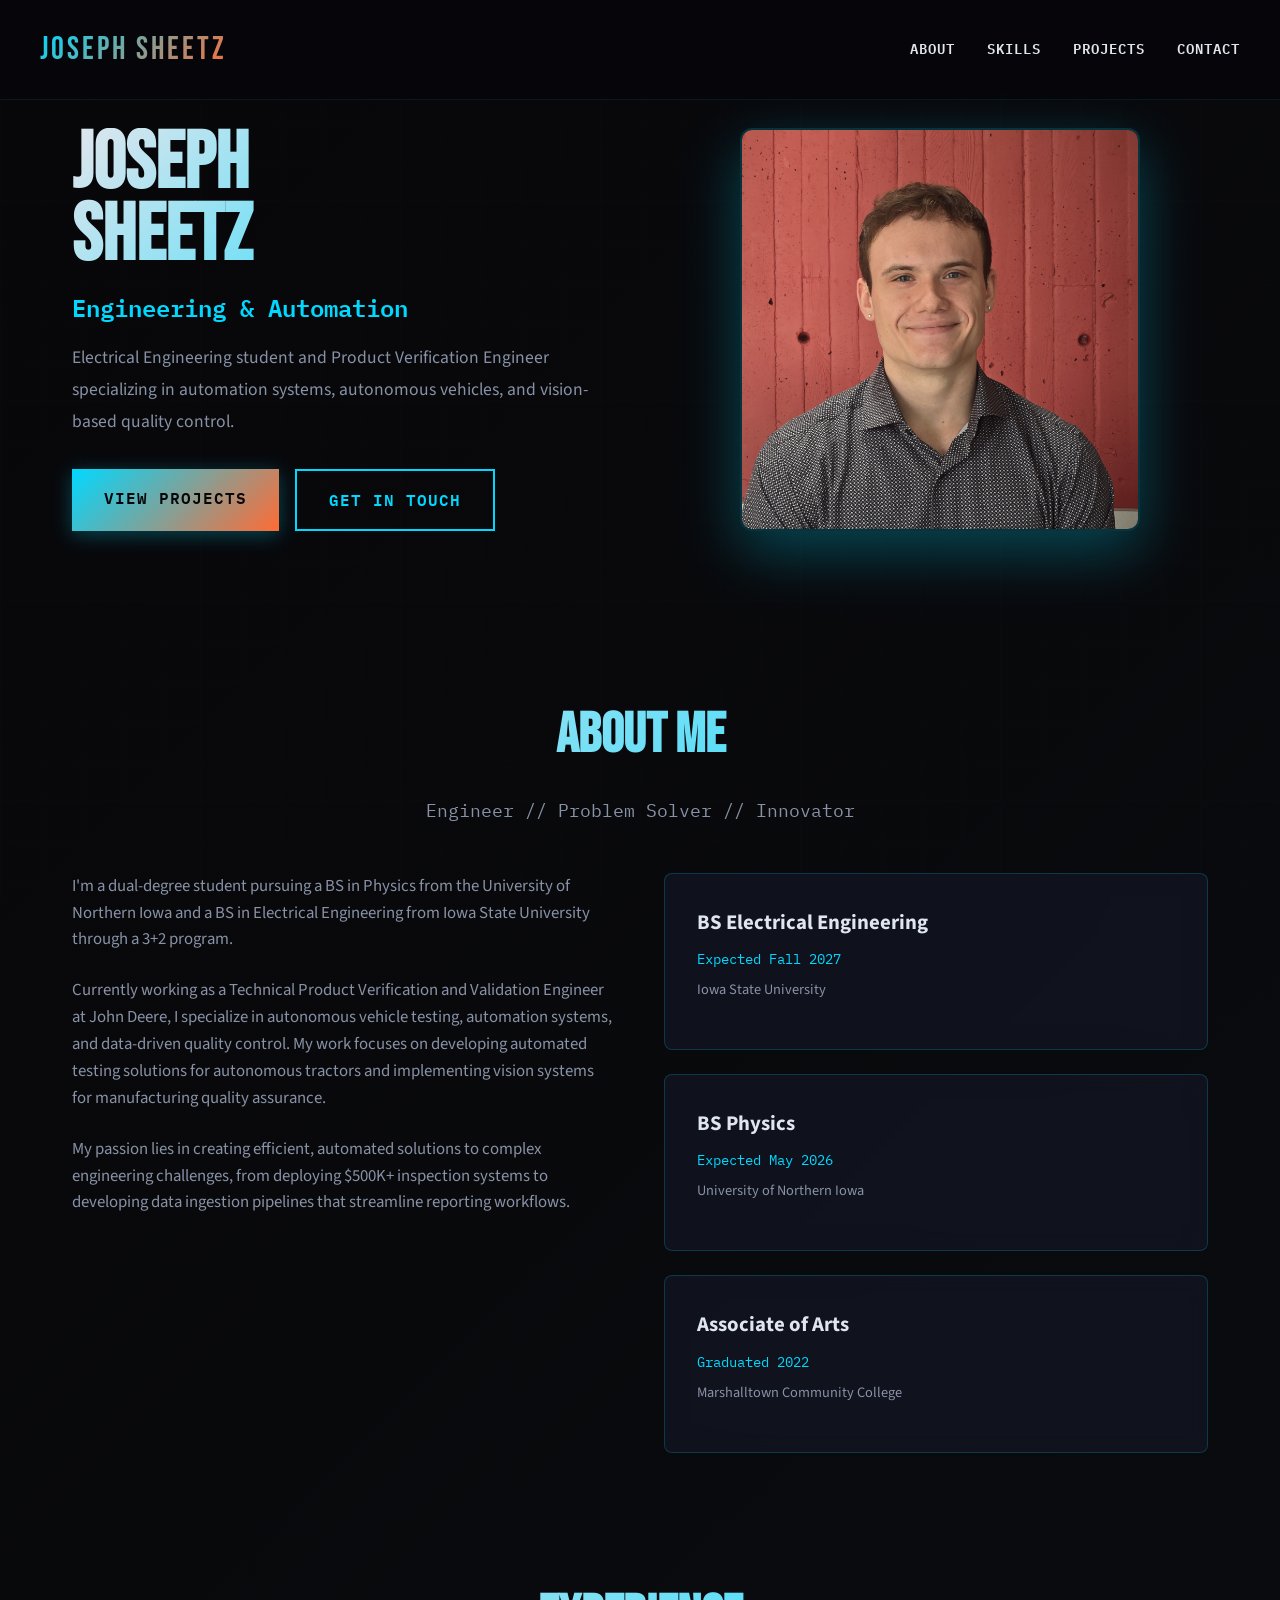
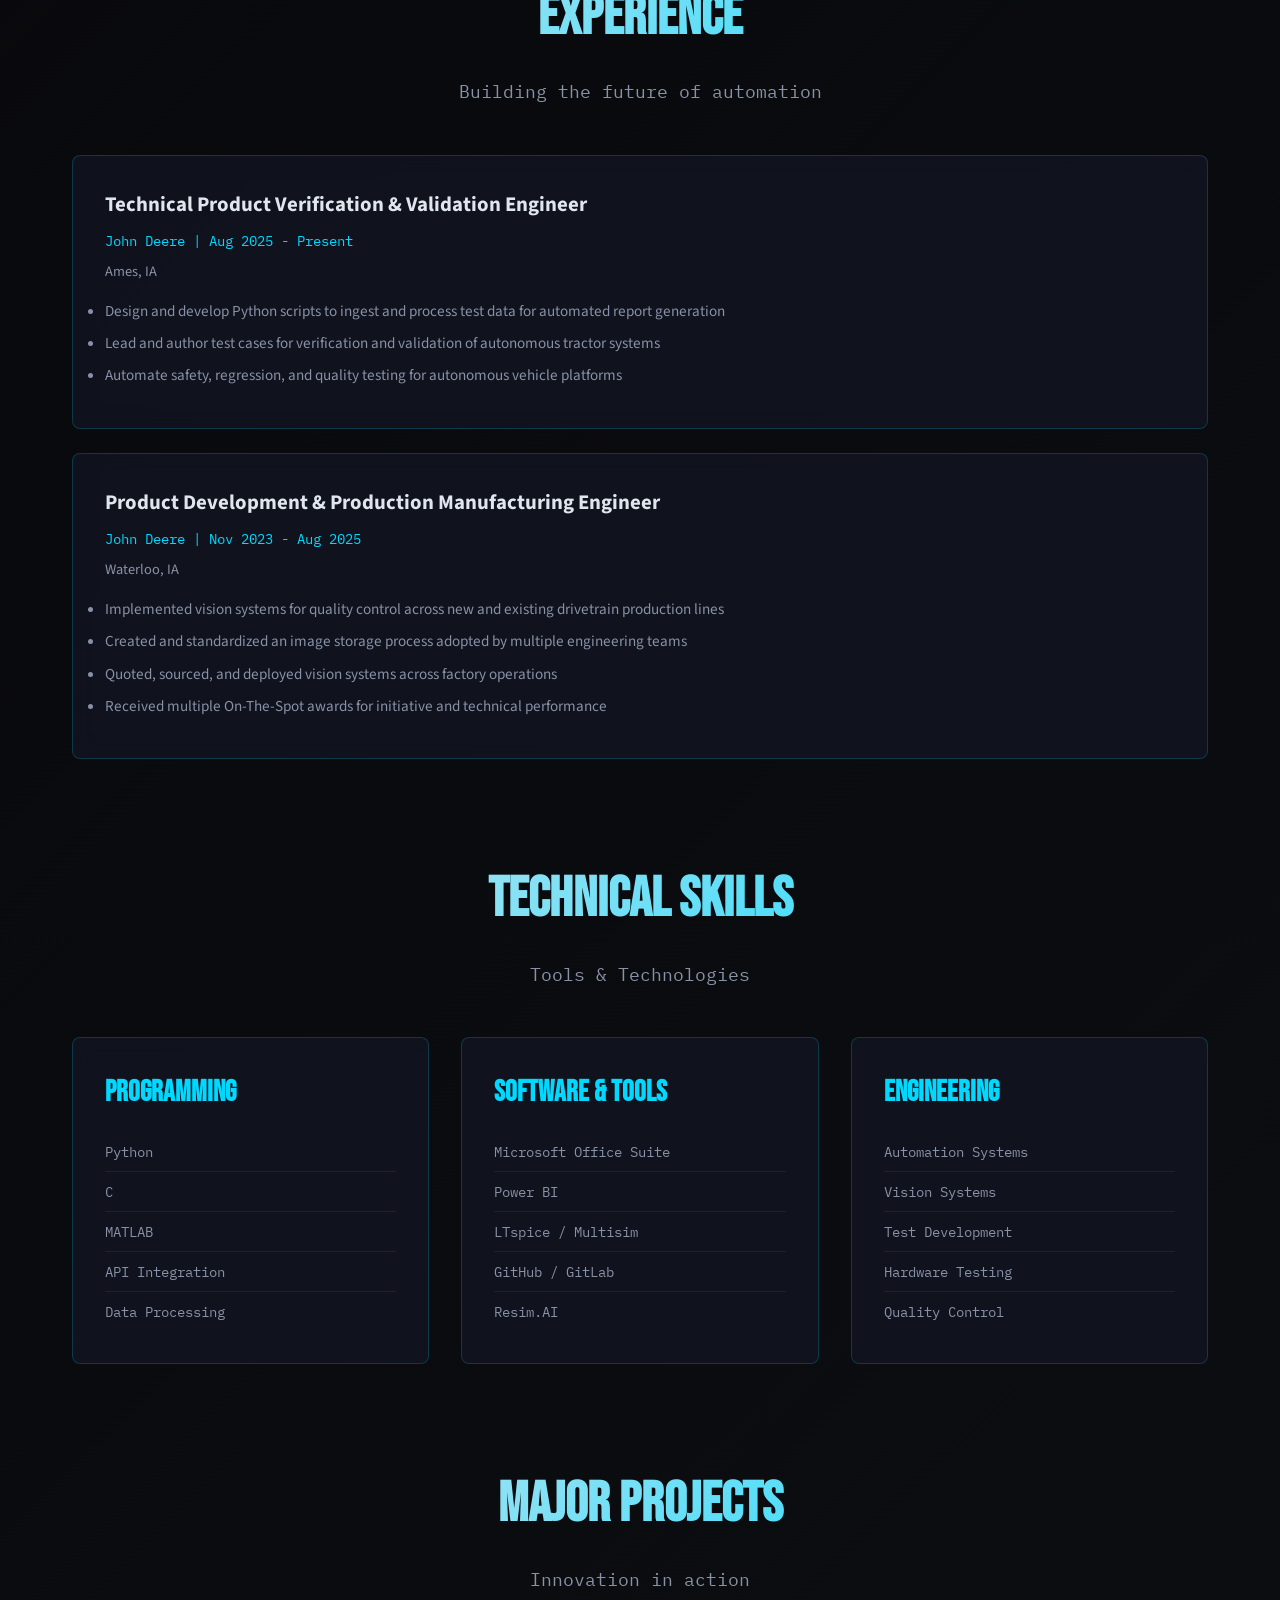
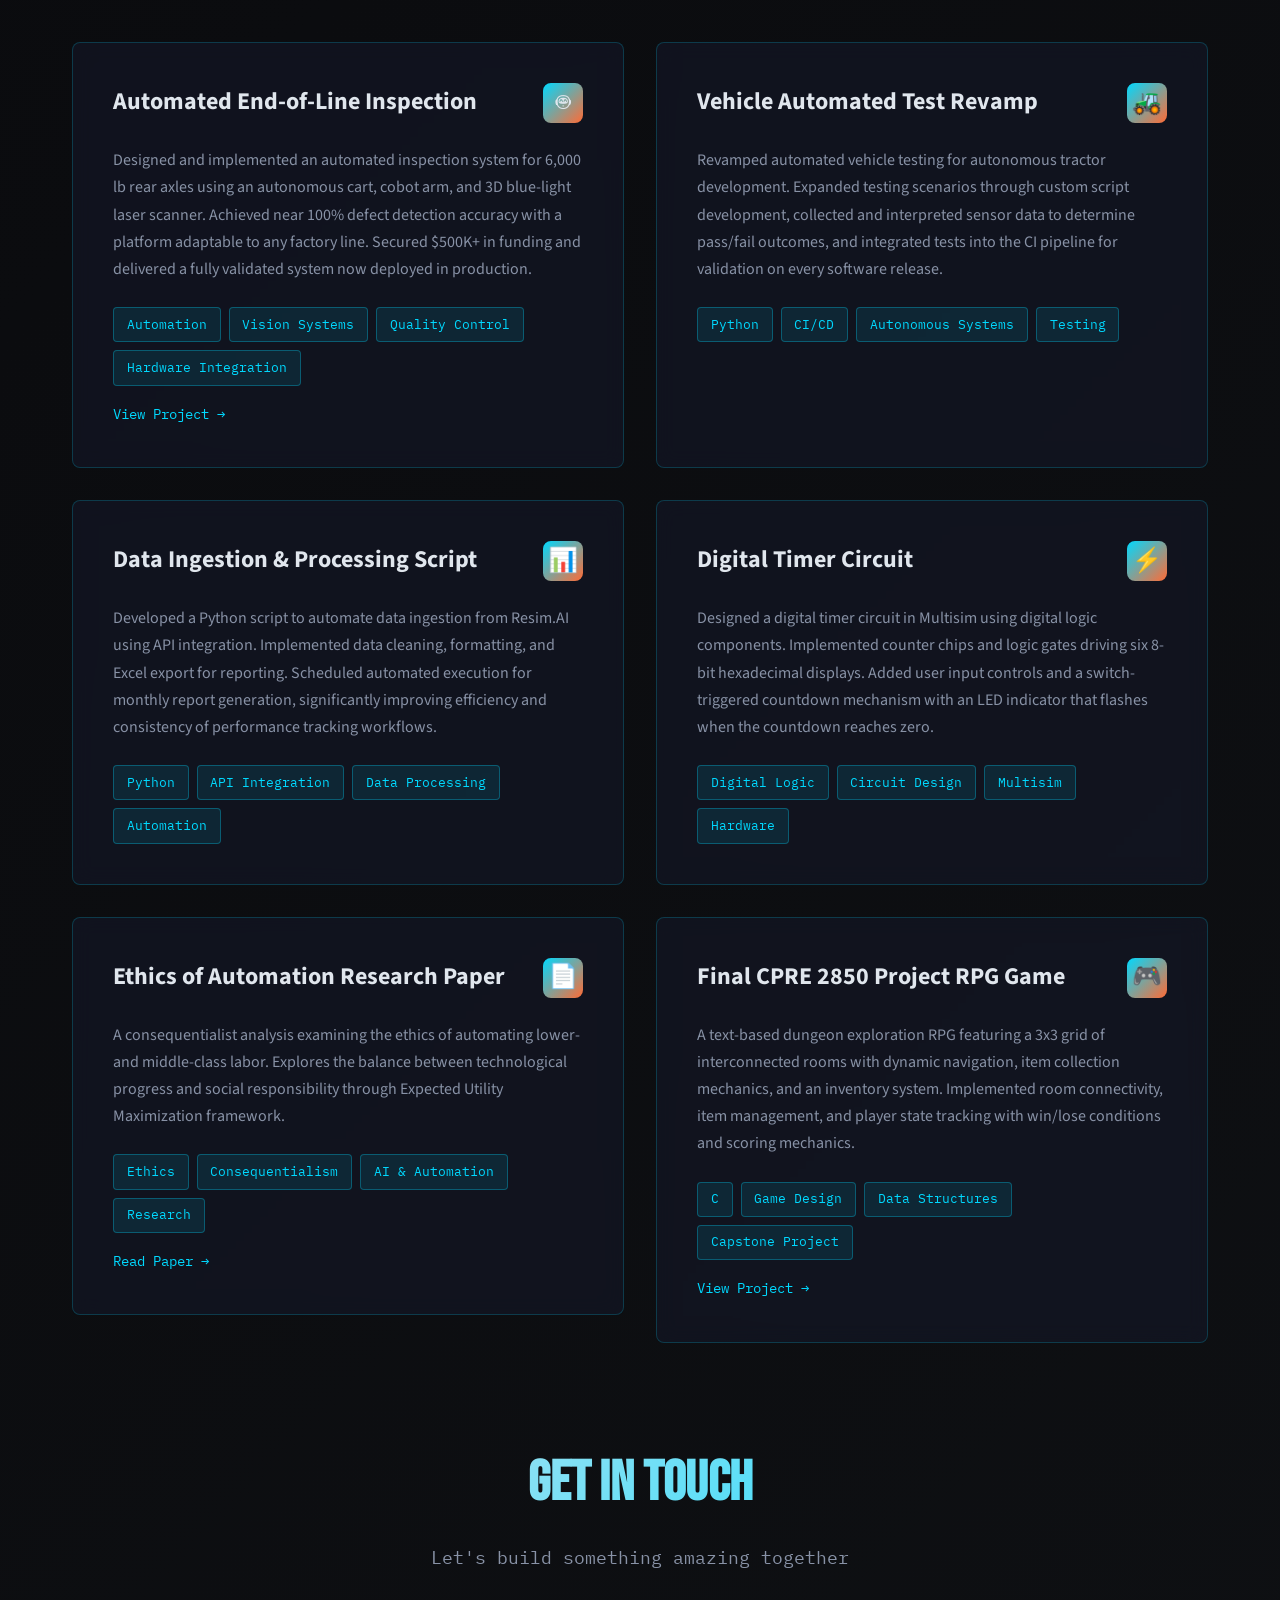
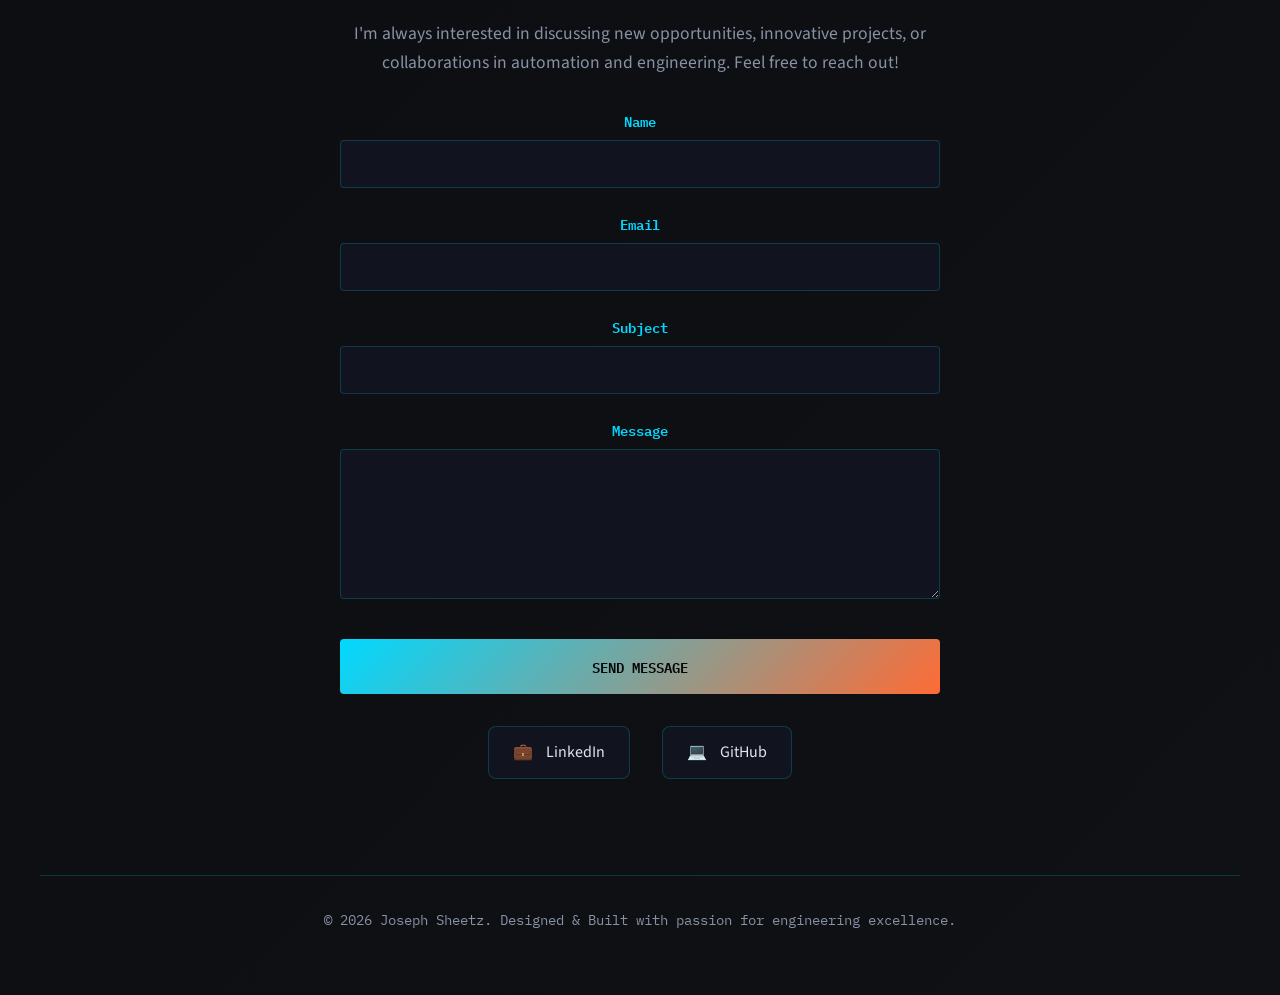
==== commit f542d54f: "change formatting and wording" ====
--- a/index.html
+++ b/index.html
@@ -279,6 +279,17 @@
             50% { opacity: 0.5; transform: scale(1.05); }
         }
 
+        .profile-picture {
+            width: 100%;
+            max-width: 400px;
+            height: auto;
+            border-radius: 12px;
+            box-shadow: 0 20px 60px rgba(0, 217, 255, 0.3);
+            border: 2px solid rgba(0, 217, 255, 0.2);
+            display: block;
+            object-fit: cover;
+        }
+
         .stats-grid {
             display: grid;
             grid-template-columns: repeat(2, 1fr);
@@ -866,25 +877,7 @@
         </div>
         <div class="hero-visual">
             <div class="profile-container">
-                <div class="profile-bg"></div>
-                <div class="stats-grid">
-                    <div class="stat-card">
-                        <div class="stat-number">3+</div>
-                        <div class="stat-label">Years Experience</div>
-                    </div>
-                    <div class="stat-card">
-                        <div class="stat-number">6+</div>
-                        <div class="stat-label">Major Projects</div>
-                    </div>
-                    <div class="stat-card">
-                        <div class="stat-number">$500K+</div>
-                        <div class="stat-label">Project Funding</div>
-                    </div>
-                    <div class="stat-card">
-                        <div class="stat-number">100%</div>
-                        <div class="stat-label">Detection Rate</div>
-                    </div>
-                </div>
+                <img src="pofpic.JPG" alt="Joseph Sheetz" class="profile-picture">
             </div>
         </div>
     </section>
@@ -989,7 +982,7 @@
 
     <section id="projects" class="reveal">
         <div class="section-header">
-            <h2 class="section-title">Featured Projects</h2>
+            <h2 class="section-title">Major Projects</h2>
             <p class="section-subtitle">Innovation in action</p>
         </div>
         <div class="projects-grid">
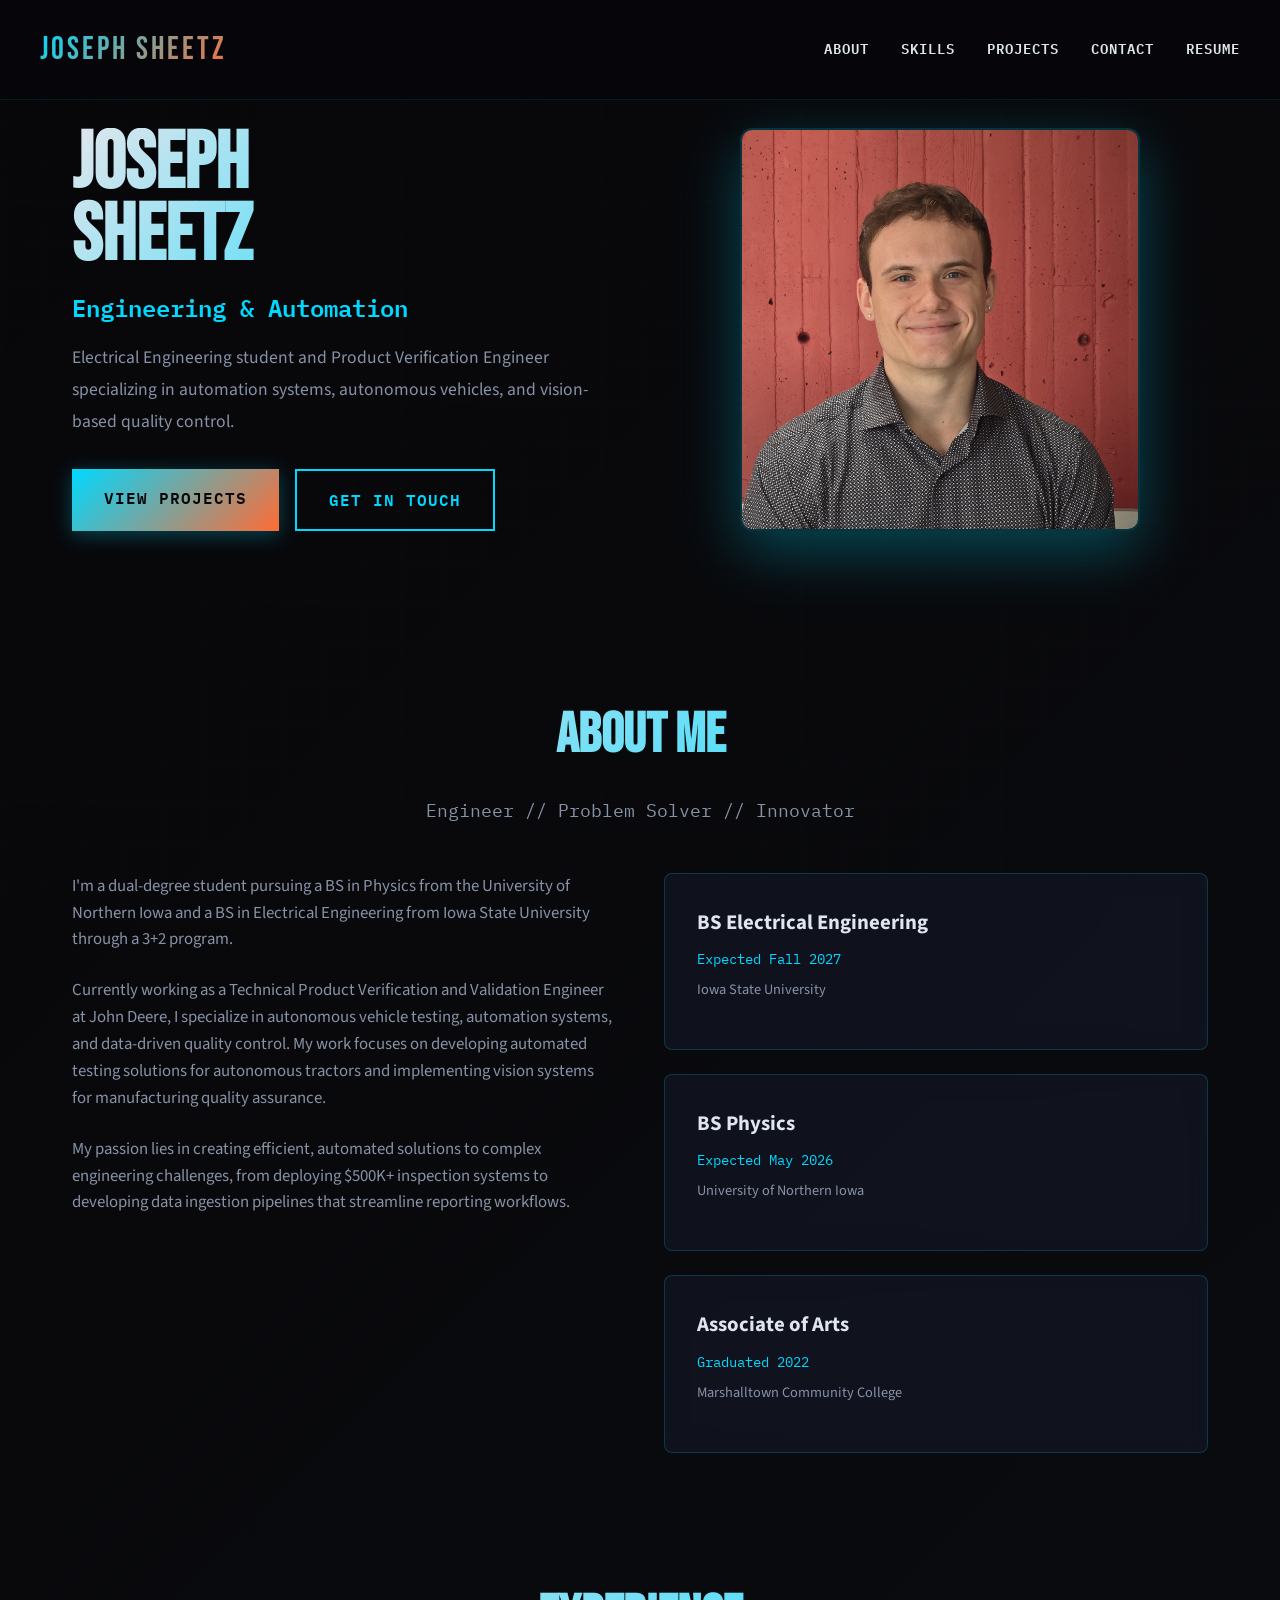
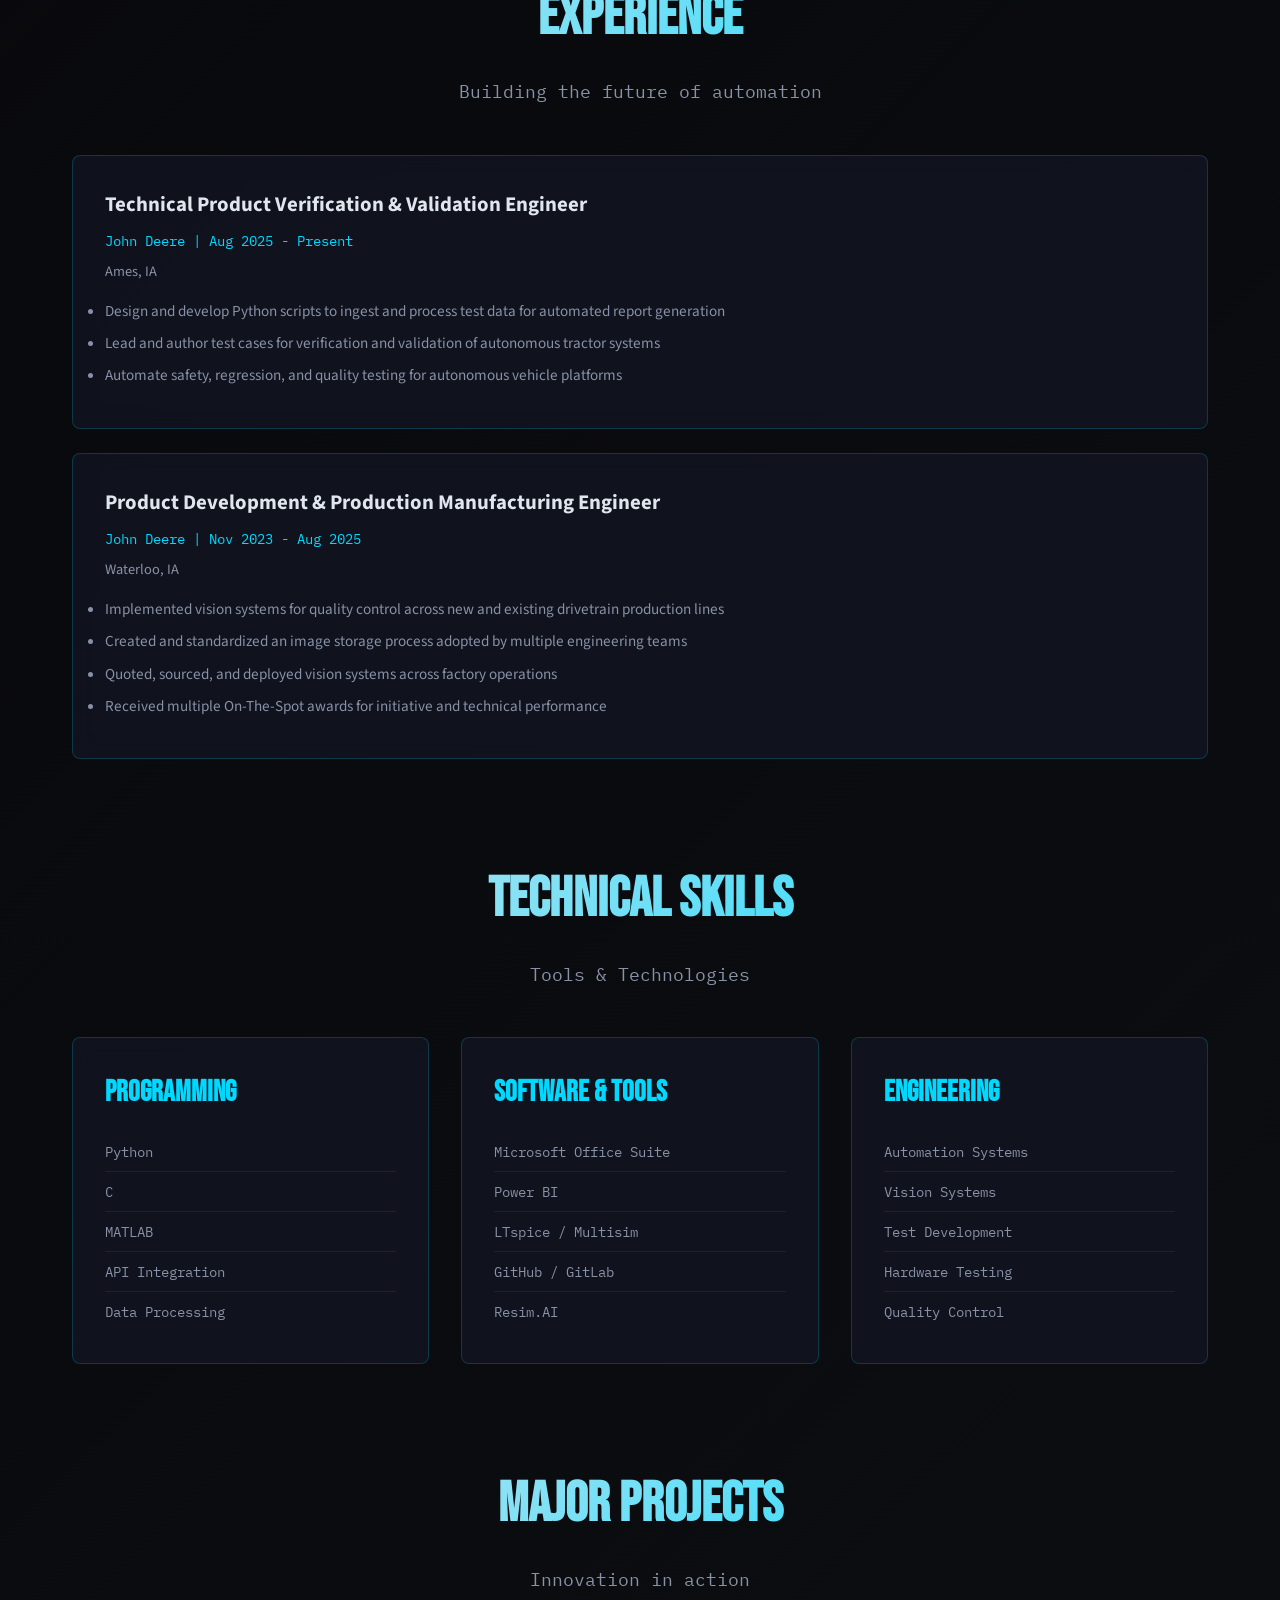
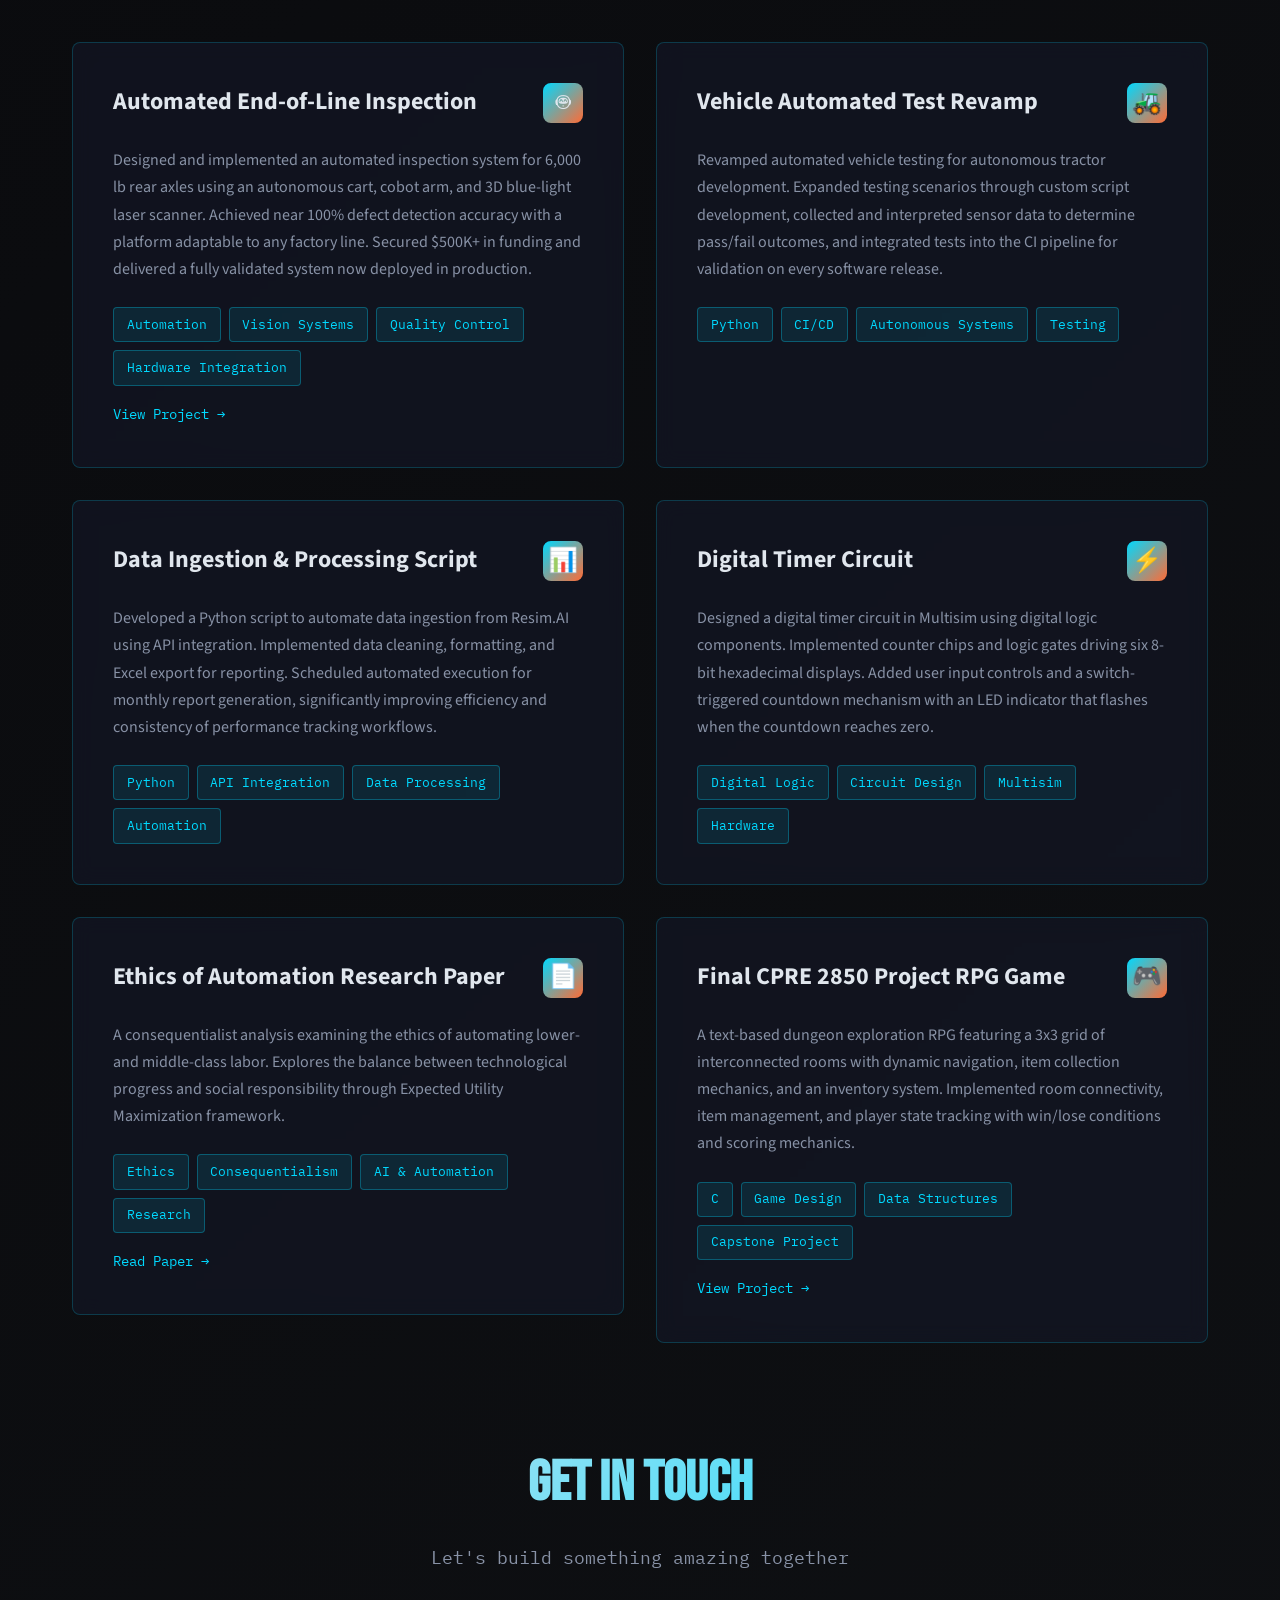
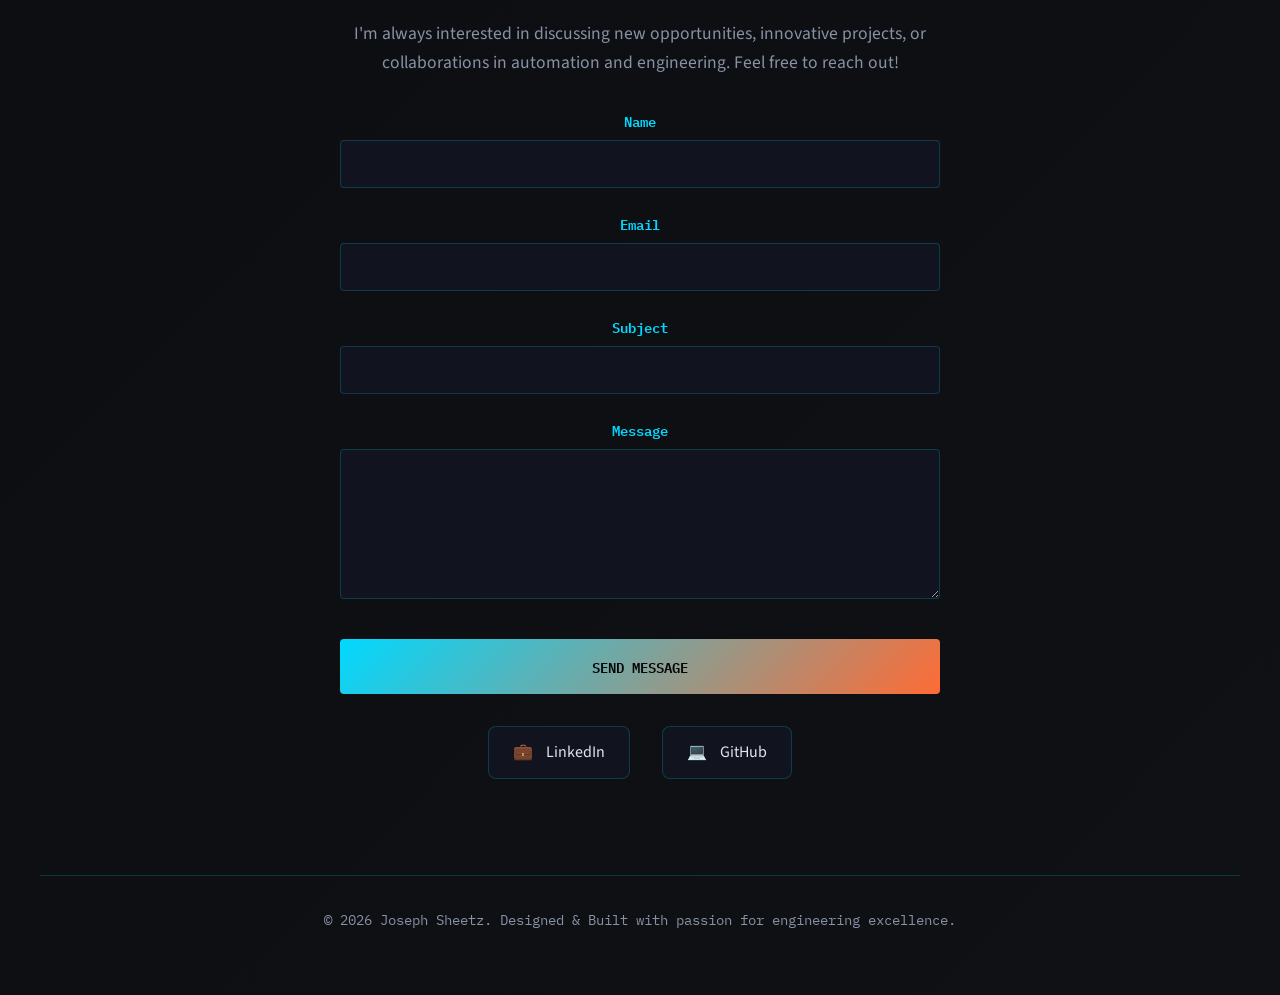
==== commit 6b872167: "added my resume" ====
--- a/index.html
+++ b/index.html
@@ -861,6 +861,7 @@
                 <li><a href="#skills">Skills</a></li>
                 <li><a href="#projects">Projects</a></li>
                 <li><a href="#contact">Contact</a></li>
+                <li><a href="resume.html">Resume</a></li>
             </ul>
         </nav>
     </header>
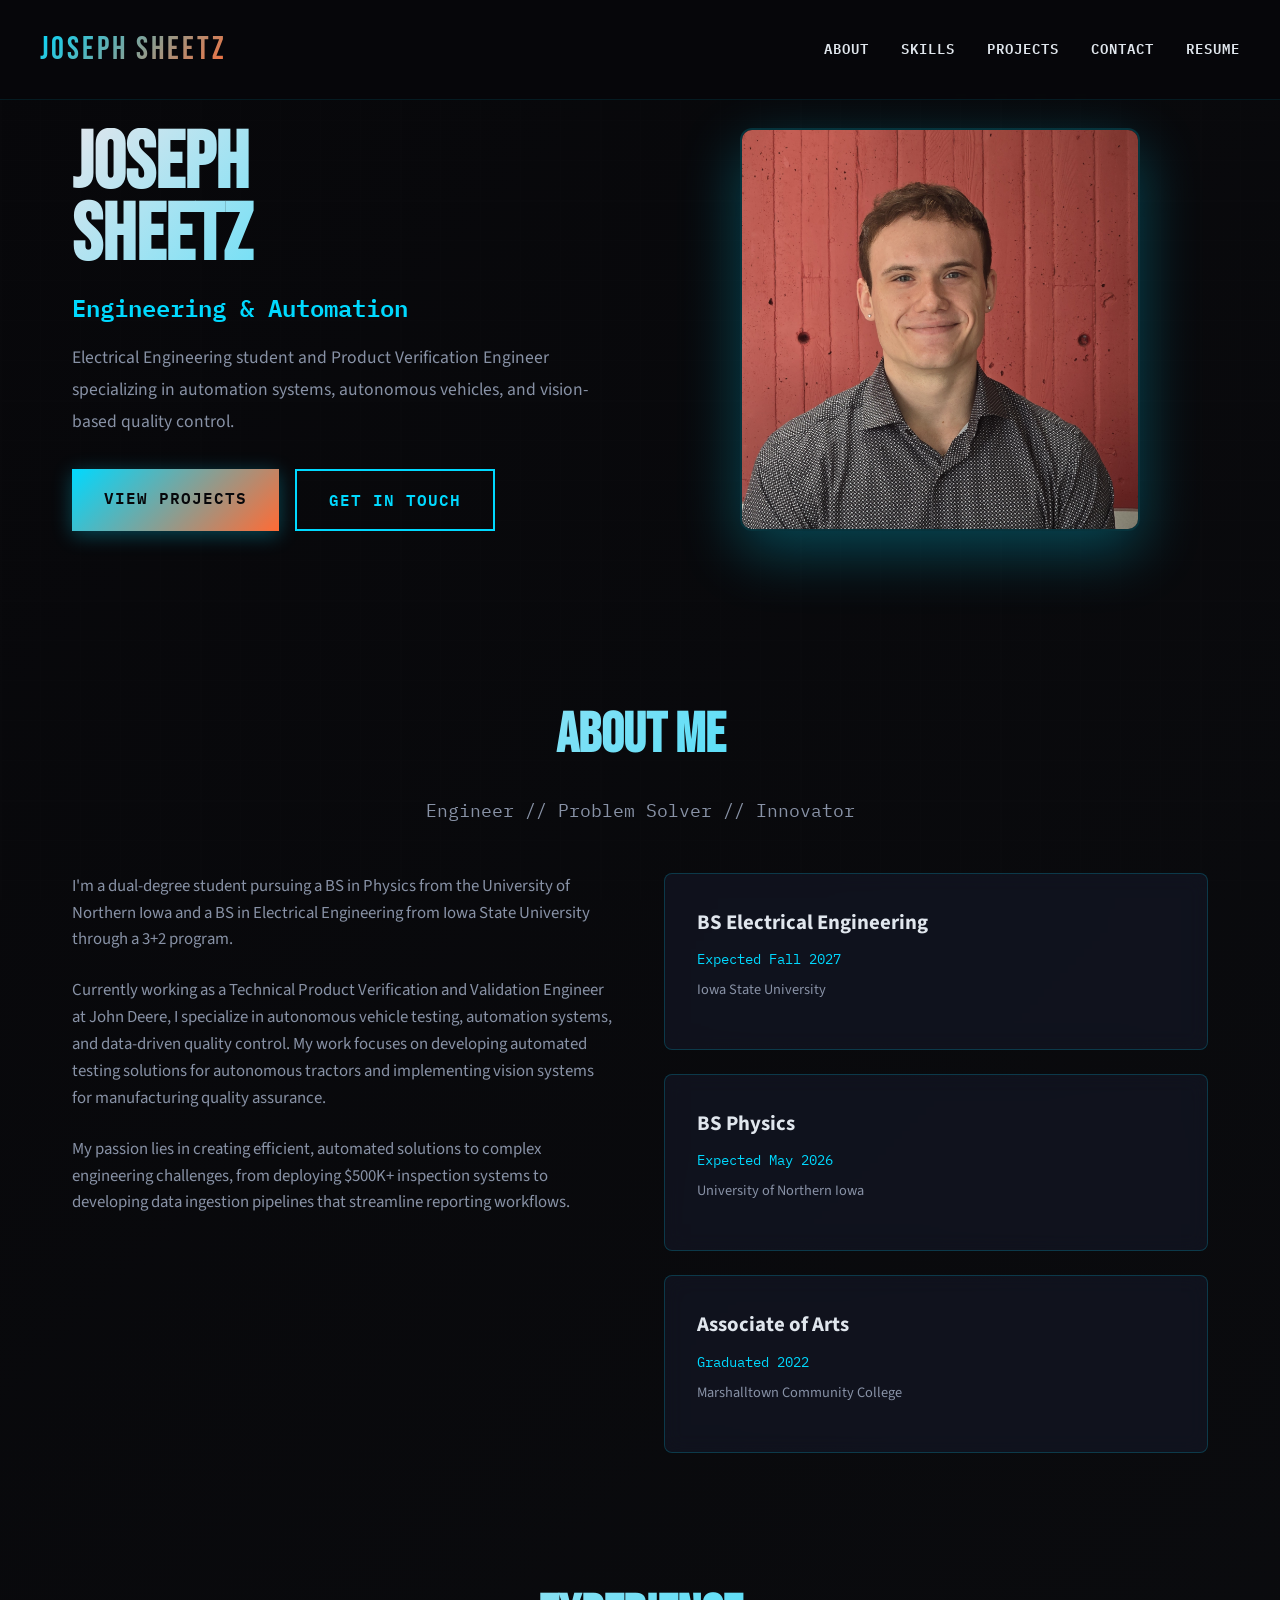
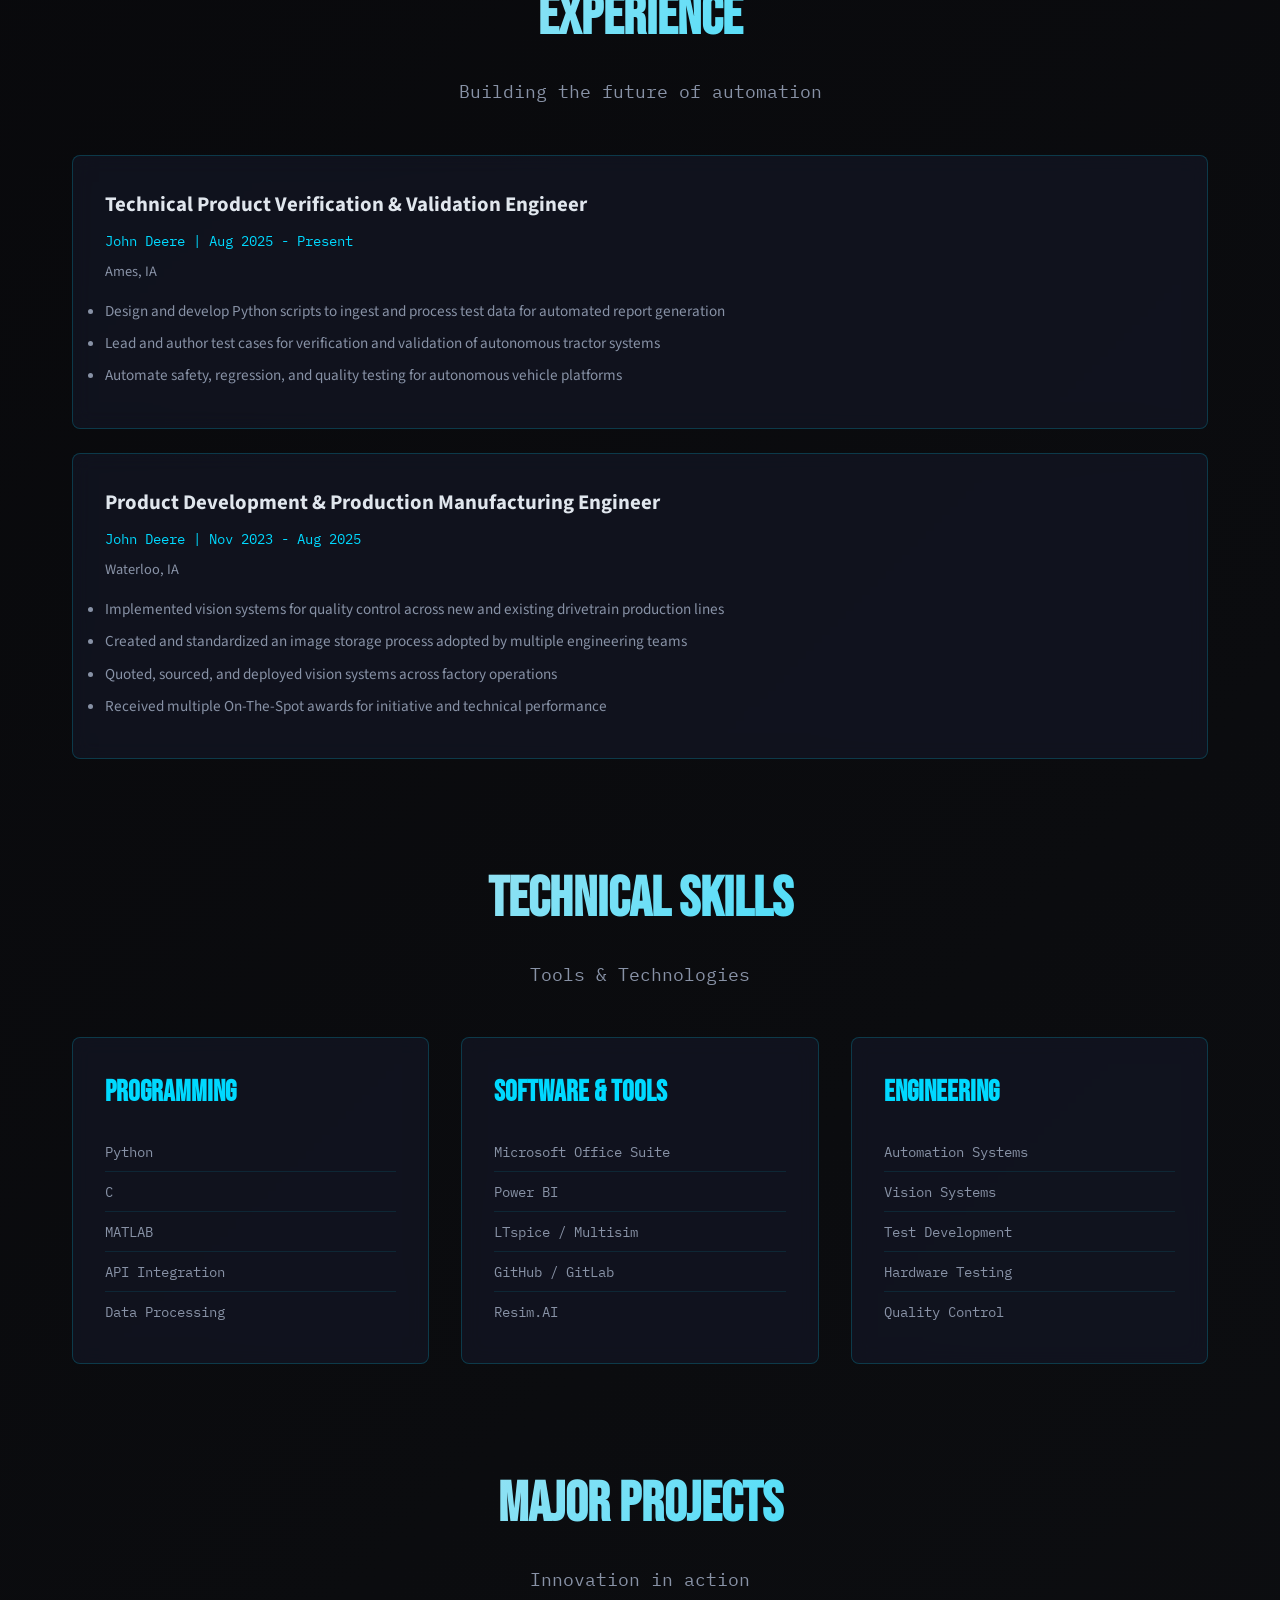
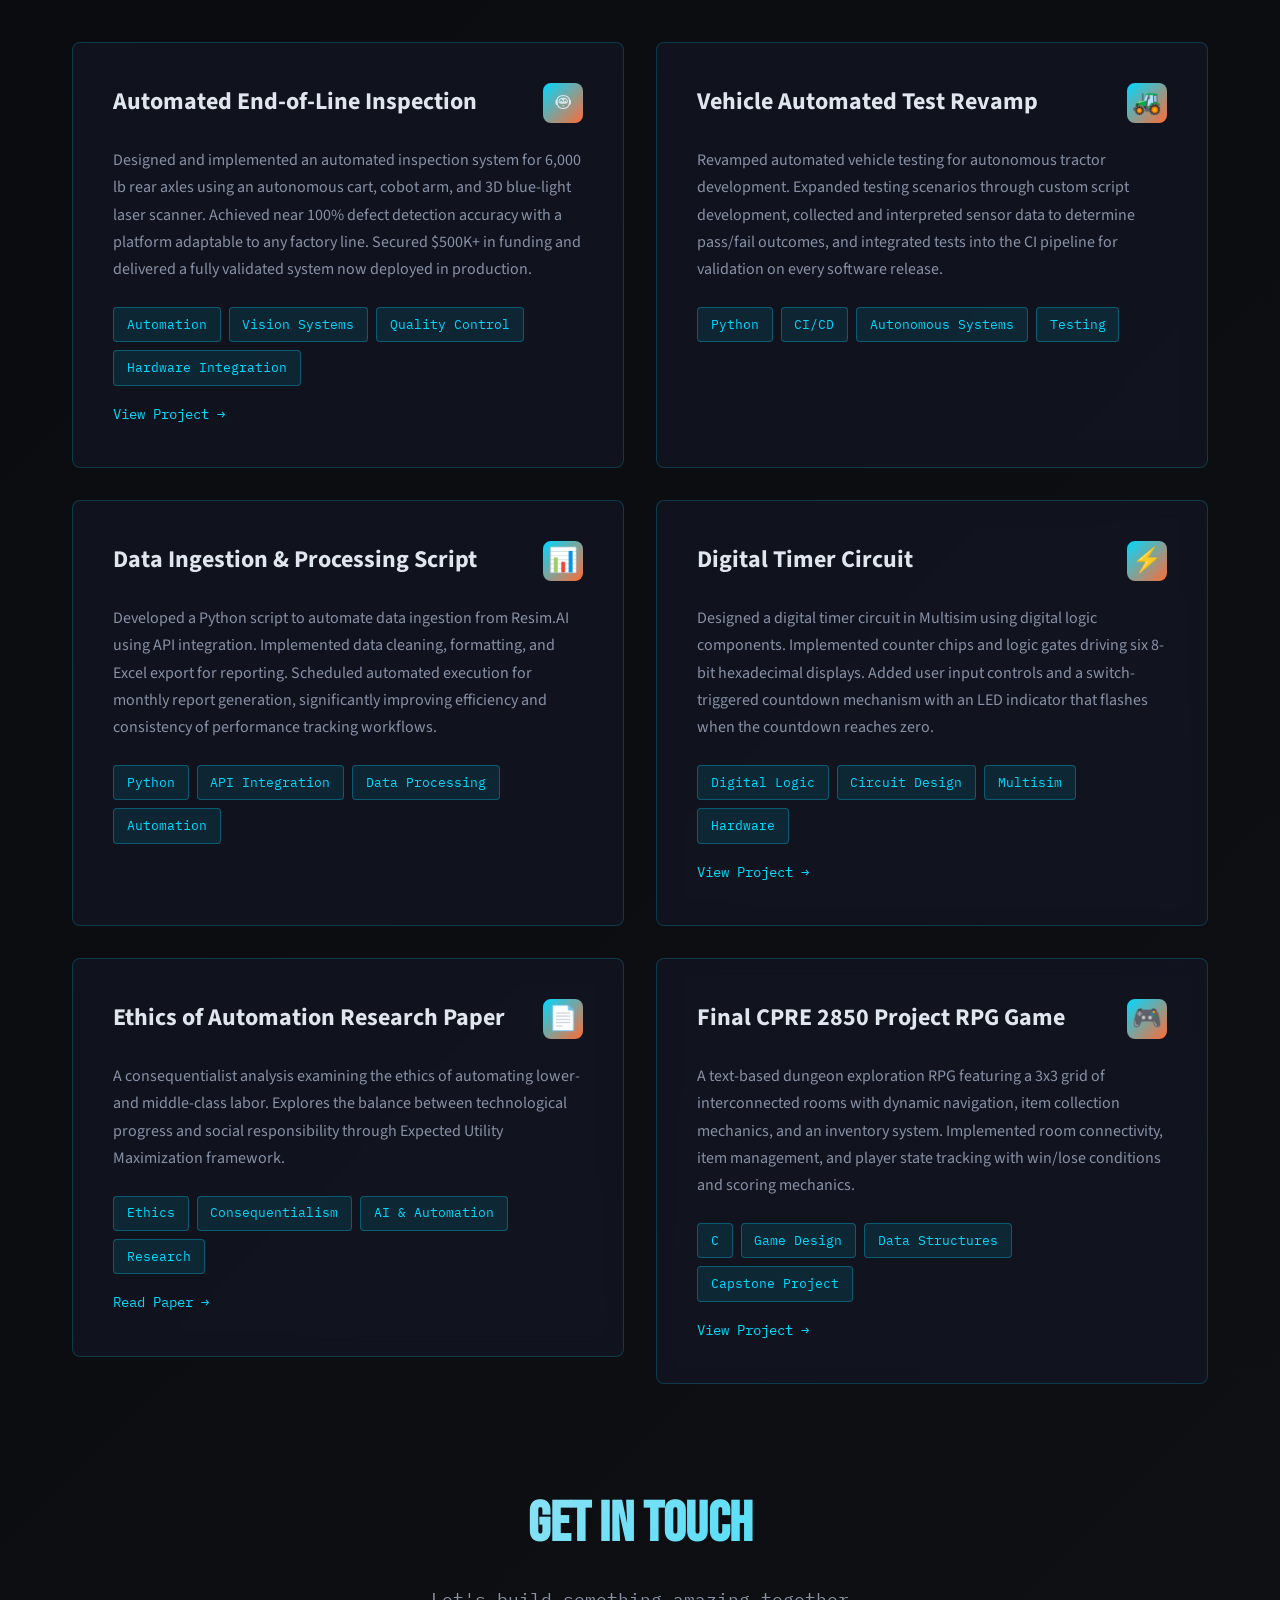
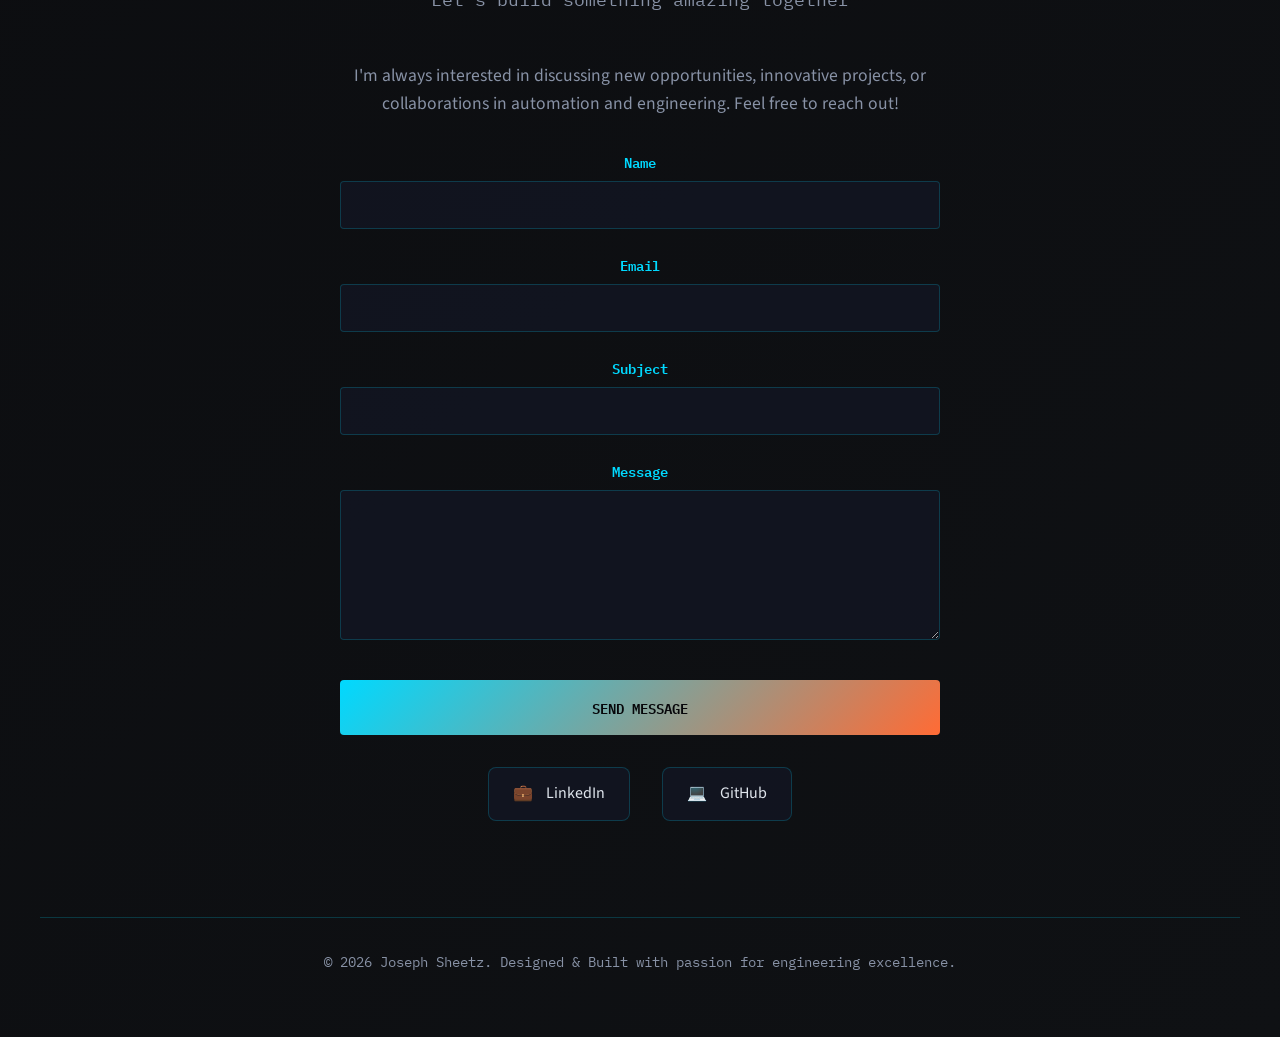
==== commit 68339b2c: "added timer curcuit paper" ====
--- a/index.html
+++ b/index.html
@@ -1038,21 +1038,24 @@
                 </div>
             </div>
 
-            <div class="project-card">
-                <div class="project-header">
-                    <h3 class="project-title">Digital Timer Circuit</h3>
-                    <div class="project-icon">⚡</div>
-                </div>
-                <p class="project-description">
-                    Designed a digital timer circuit in Multisim using digital logic components. Implemented counter chips and logic gates driving six 8-bit hexadecimal displays. Added user input controls and a switch-triggered countdown mechanism with an LED indicator that flashes when the countdown reaches zero.
-                </p>
-                <div class="project-tags">
-                    <span class="tag">Digital Logic</span>
-                    <span class="tag">Circuit Design</span>
-                    <span class="tag">Multisim</span>
-                    <span class="tag">Hardware</span>
-                </div>
-            </div>
+            <a href="timer-circuit.html" class="project-card-link">
+                <div class="project-card">
+                    <div class="project-header">
+                        <h3 class="project-title">Digital Timer Circuit</h3>
+                        <div class="project-icon">⚡</div>
+                    </div>
+                    <p class="project-description">
+                        Designed a digital timer circuit in Multisim using digital logic components. Implemented counter chips and logic gates driving six 8-bit hexadecimal displays. Added user input controls and a switch-triggered countdown mechanism with an LED indicator that flashes when the countdown reaches zero.
+                    </p>
+                    <div class="project-tags">
+                        <span class="tag">Digital Logic</span>
+                        <span class="tag">Circuit Design</span>
+                        <span class="tag">Multisim</span>
+                        <span class="tag">Hardware</span>
+                    </div>
+                    <span class="view-project">View Project</span>
+                </div>
+            </a>
 
             <a href="final-paper.html" class="project-card-link">
                 <div class="project-card">
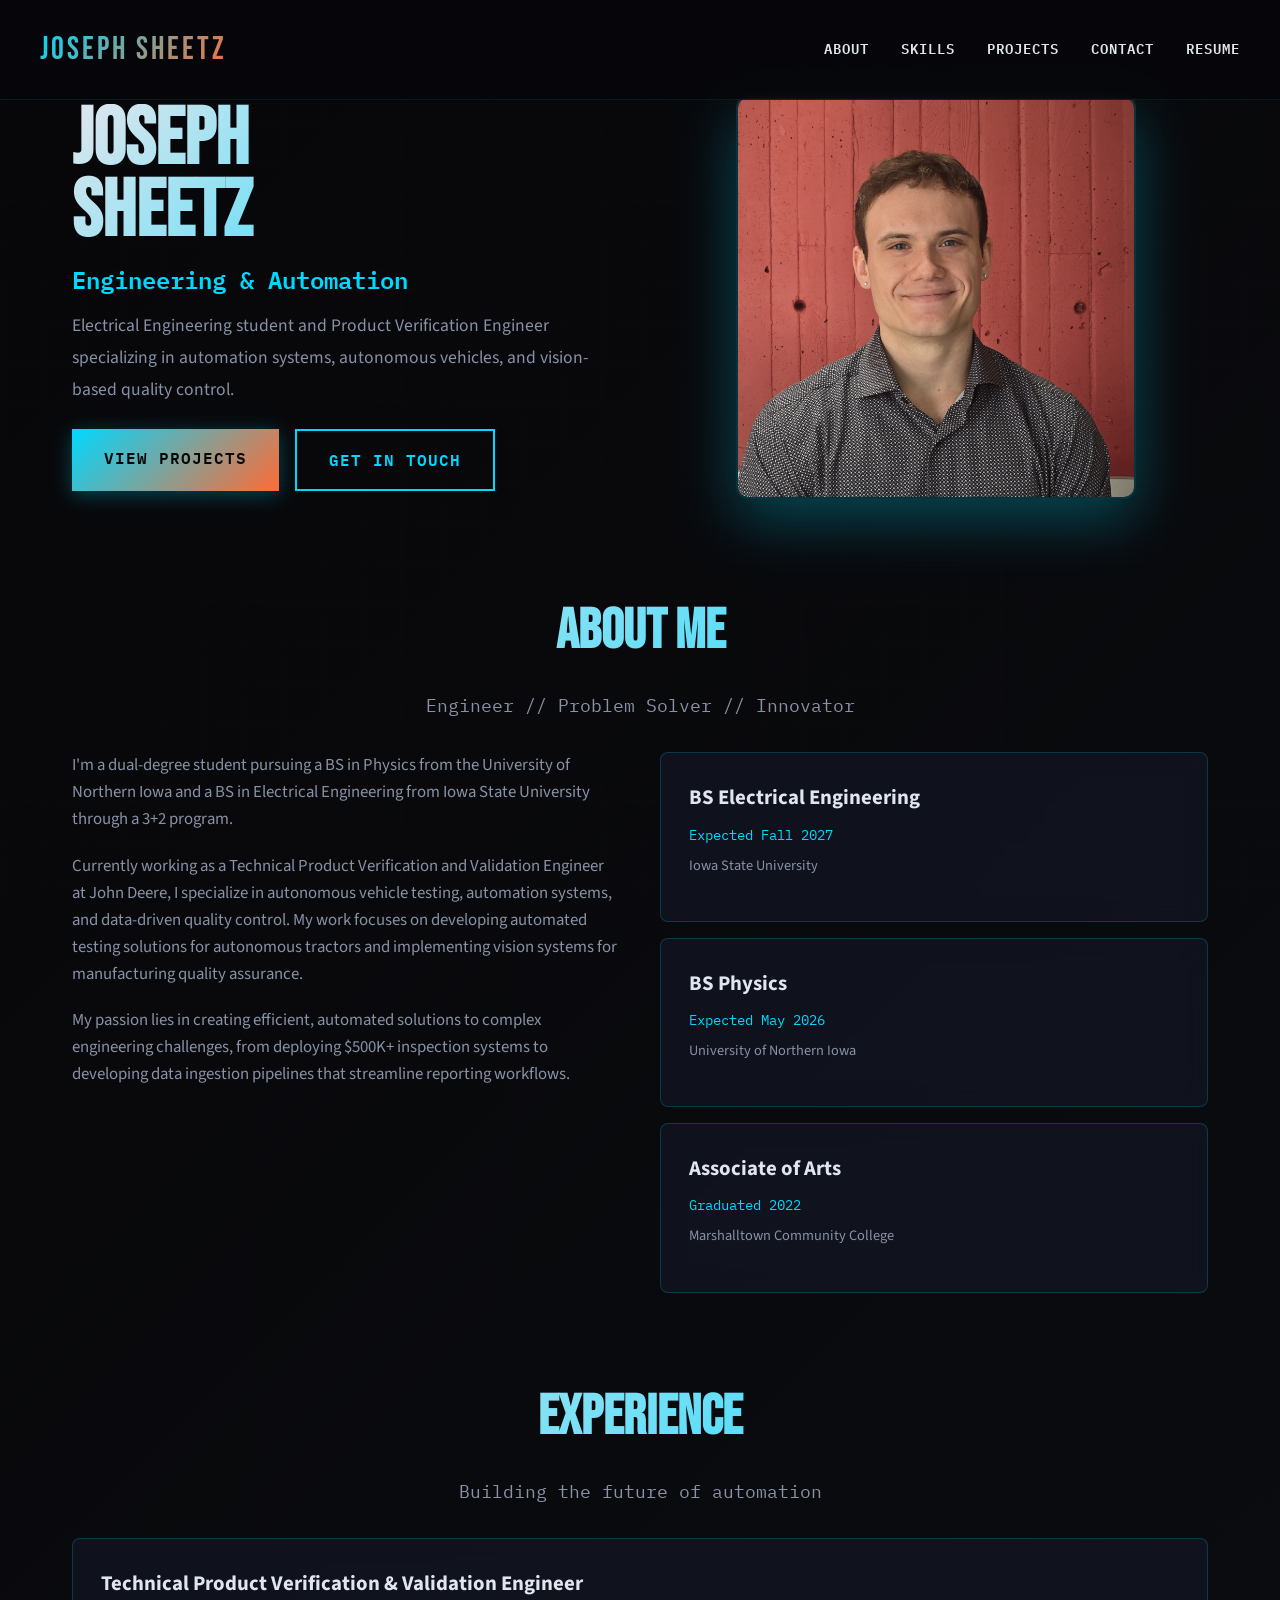
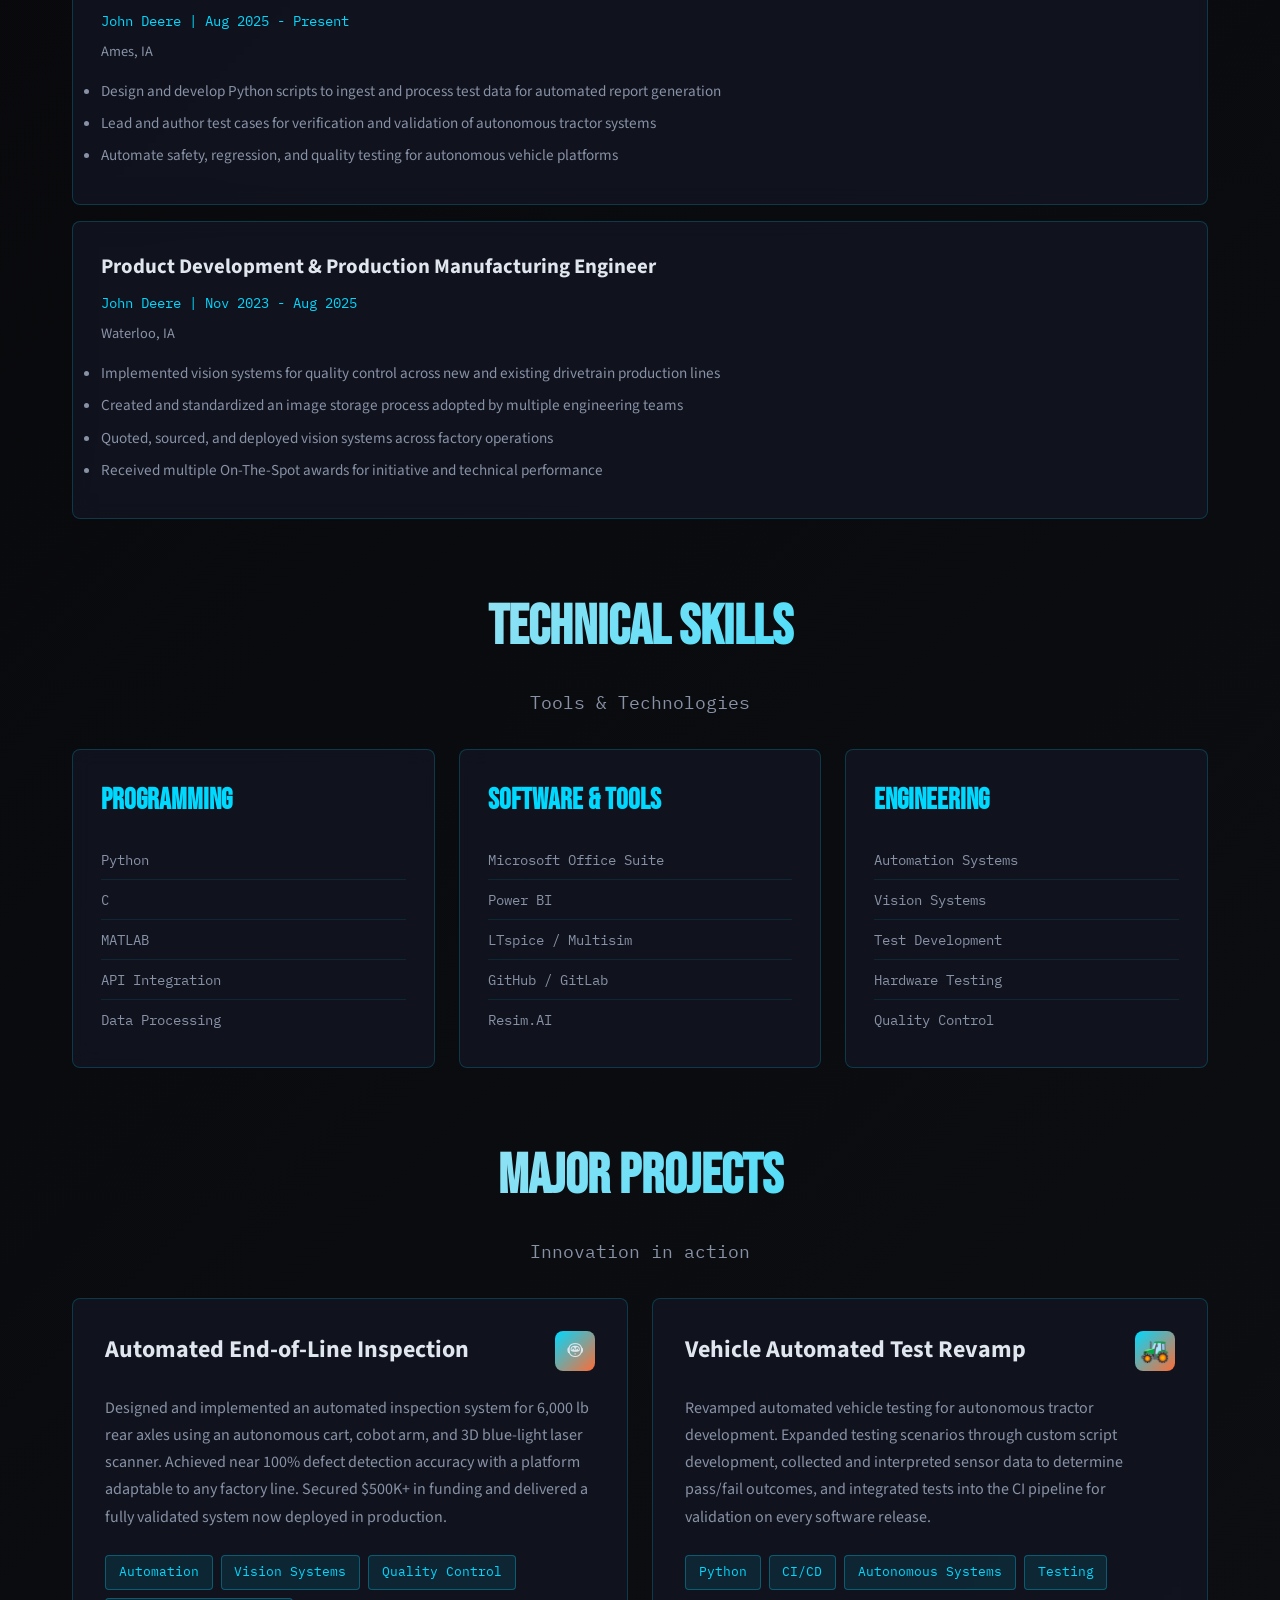
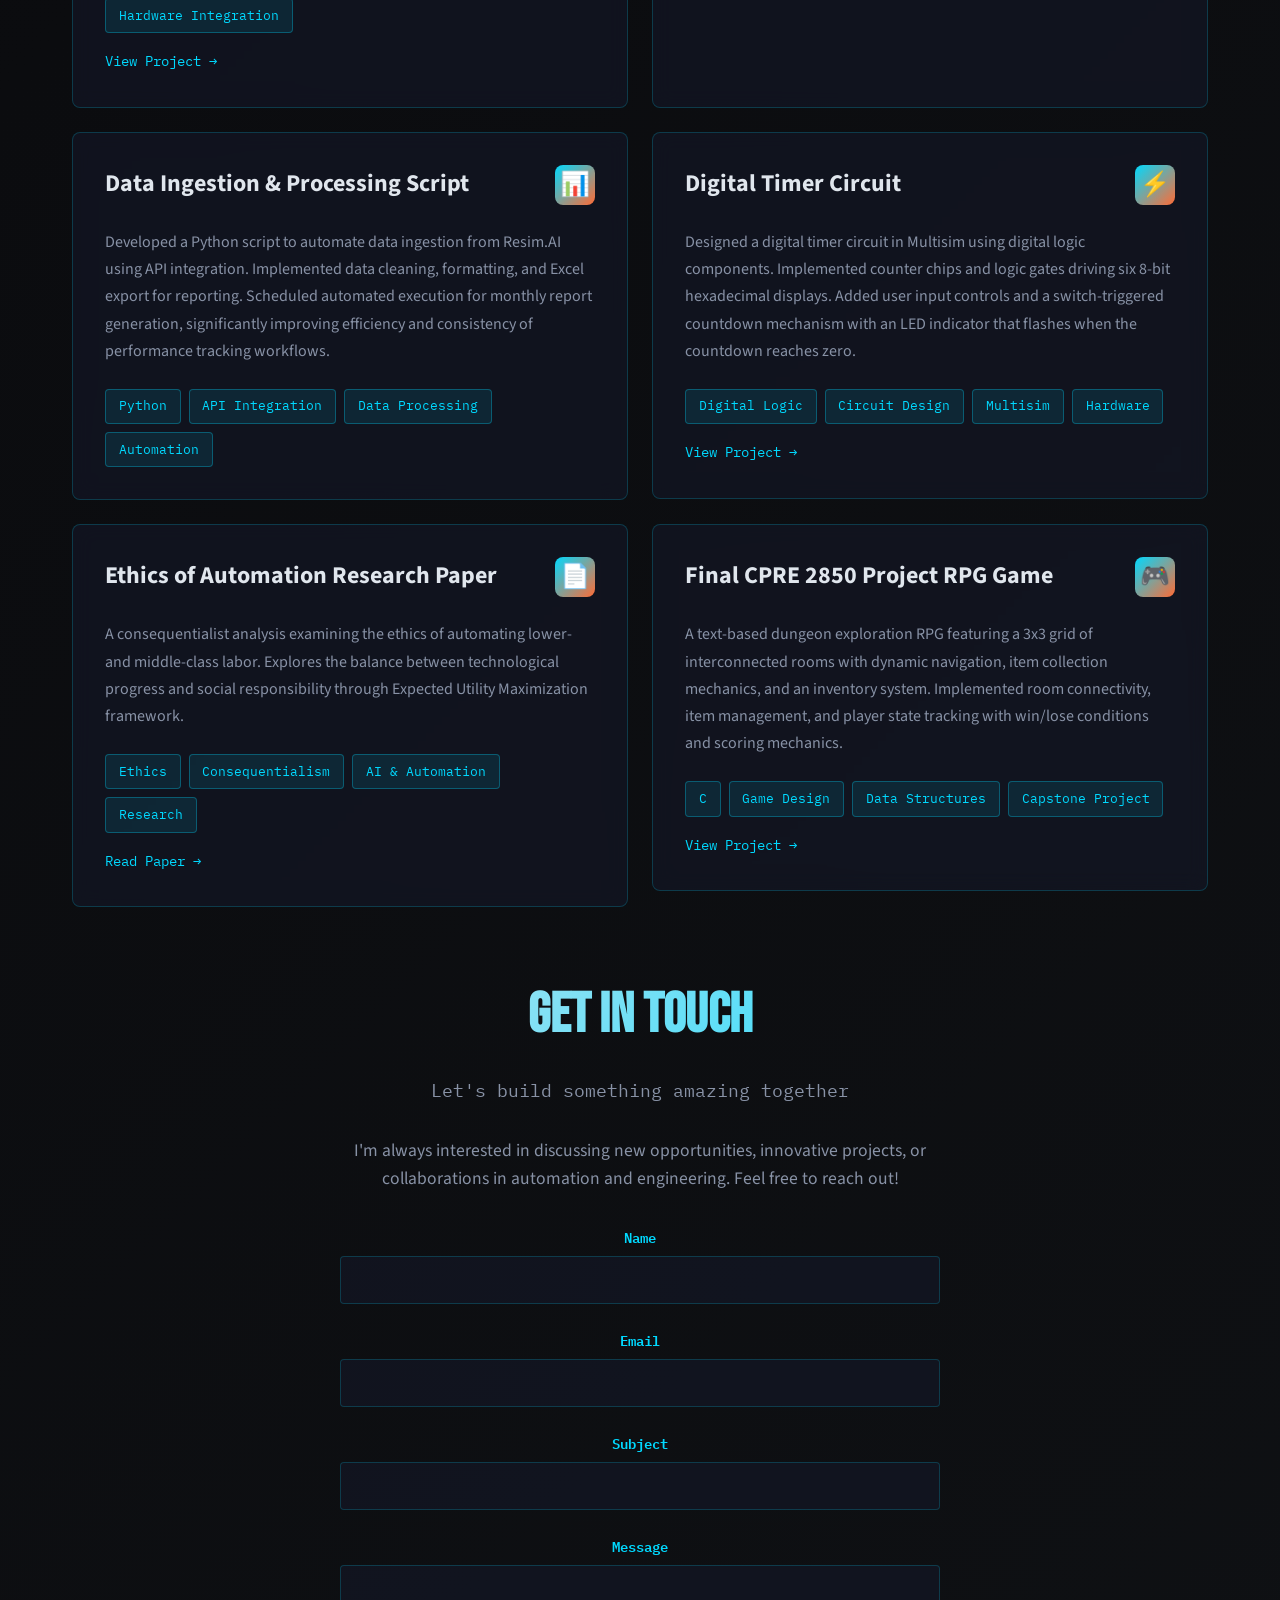
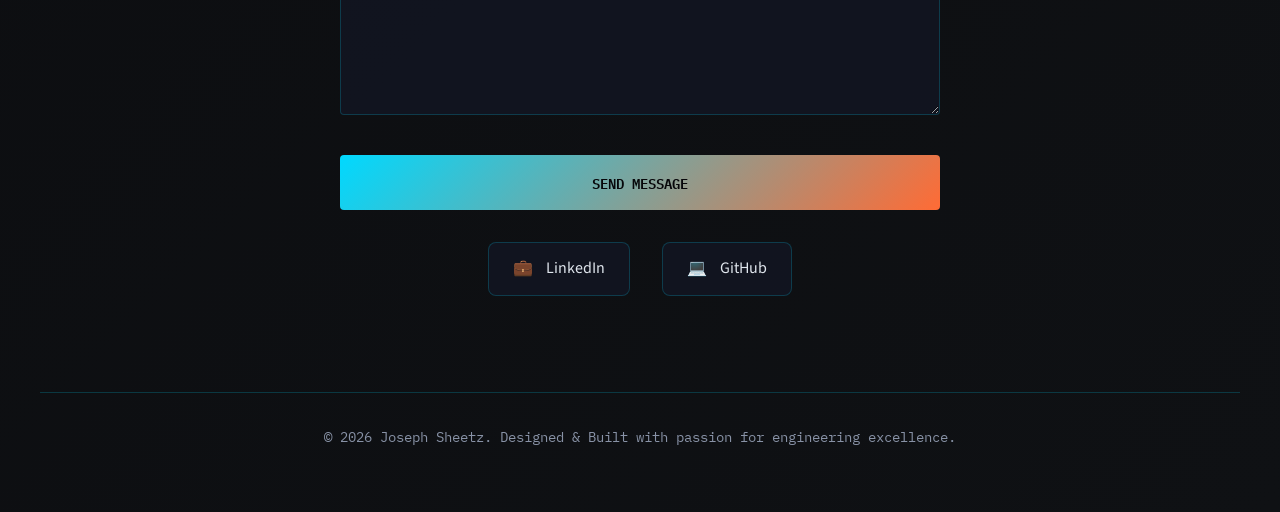
==== commit 20ba2f3f: "added mobile functionality and fixes" ====
--- a/index.html
+++ b/index.html
@@ -7,6 +7,7 @@
     <link rel="preconnect" href="https://fonts.googleapis.com">
     <link rel="preconnect" href="https://fonts.gstatic.com" crossorigin>
     <link href="https://fonts.googleapis.com/css2?family=Bebas+Neue&family=IBM+Plex+Mono:wght@400;600&family=Source+Sans+3:wght@300;400;600;700&display=swap" rel="stylesheet">
+    <link rel="stylesheet" href="assets/css/mobile.css" media="(max-width: 768px)">
     <style>
         :root {
             --primary: #07070a;
@@ -155,10 +156,10 @@
             position: relative;
             max-width: 1200px;
             margin: 0 auto;
-            padding: 8rem 2rem 4rem;
+            padding: 6rem 2rem 2rem;
             display: grid;
             grid-template-columns: 1fr 1fr;
-            gap: 4rem;
+            gap: 3rem;
             align-items: center;
             z-index: 10;
         }
@@ -167,7 +168,7 @@
             font-family: 'Bebas Neue', sans-serif;
             font-size: 5rem;
             line-height: 0.9;
-            margin-bottom: 1rem;
+            margin-bottom: 0.75rem;
             background: linear-gradient(135deg, var(--text) 0%, var(--accent) 100%);
             -webkit-background-clip: text;
             -webkit-text-fill-color: transparent;
@@ -179,7 +180,7 @@
             font-size: 1.5rem;
             color: var(--accent);
             font-weight: 600;
-            margin-bottom: 1rem;
+            margin-bottom: 0.75rem;
             font-family: 'IBM Plex Mono', monospace;
             animation: fadeInUp 1s ease-out 0.4s both;
         }
@@ -187,7 +188,7 @@
         .hero-content p {
             font-size: 1.1rem;
             color: var(--text-dim);
-            margin-bottom: 2rem;
+            margin-bottom: 1.5rem;
             line-height: 1.8;
             animation: fadeInUp 1s ease-out 0.6s both;
         }
@@ -196,6 +197,7 @@
             display: flex;
             gap: 1rem;
             animation: fadeInUp 1s ease-out 0.8s both;
+            margin-top: 1.5rem;
         }
 
         .btn {
@@ -293,8 +295,8 @@
         .stats-grid {
             display: grid;
             grid-template-columns: repeat(2, 1fr);
-            gap: 1.5rem;
-            margin-top: 2rem;
+            gap: 1rem;
+            margin-top: 1.5rem;
         }
 
         .stat-card {
@@ -331,13 +333,13 @@
         section {
             position: relative;
             max-width: 1200px;
-            margin: 6rem auto;
+            margin: 3.5rem auto 4rem auto;
             padding: 0 2rem;
             z-index: 10;
         }
 
         .section-header {
-            margin-bottom: 3rem;
+            margin-bottom: 2rem;
             text-align: center;
         }
 
@@ -361,12 +363,12 @@
         .about-content {
             display: grid;
             grid-template-columns: 1fr 1fr;
-            gap: 3rem;
+            gap: 2.5rem;
             align-items: start;
         }
 
         .about-text p {
-            margin-bottom: 1.5rem;
+            margin-bottom: 1.25rem;
             color: var(--text-dim);
             font-size: 1.05rem;
         }
@@ -375,9 +377,9 @@
             background: rgba(20, 24, 41, 0.6);
             backdrop-filter: blur(10px);
             border: 1px solid rgba(0, 217, 255, 0.2);
-            padding: 2rem;
+            padding: 1.75rem;
             border-radius: 8px;
-            margin-bottom: 1.5rem;
+            margin-bottom: 1rem;
             transition: all 0.3s ease;
         }
 
@@ -420,14 +422,14 @@
         .skills-grid {
             display: grid;
             grid-template-columns: repeat(3, 1fr);
-            gap: 2rem;
+            gap: 1.5rem;
         }
 
         .skill-category {
             background: rgba(20, 24, 41, 0.6);
             backdrop-filter: blur(10px);
             border: 1px solid rgba(0, 217, 255, 0.2);
-            padding: 2rem;
+            padding: 1.75rem;
             border-radius: 8px;
             transition: all 0.3s ease;
         }
@@ -465,7 +467,7 @@
         .projects-grid {
             display: grid;
             grid-template-columns: repeat(2, 1fr);
-            gap: 2rem;
+            gap: 1.5rem;
         }
 
         .project-card {
@@ -473,7 +475,7 @@
             backdrop-filter: blur(10px);
             border: 1px solid rgba(0, 217, 255, 0.2);
             border-radius: 8px;
-            padding: 2.5rem;
+            padding: 2rem;
             transition: all 0.4s ease;
             position: relative;
             overflow: hidden;
@@ -589,8 +591,8 @@
         .contact-links {
             display: flex;
             justify-content: center;
-            gap: 2rem;
-            margin-top: 2rem;
+            gap: 1.5rem;
+            margin-top: 1.5rem;
         }
 
         .contact-link {
--- a/assets/css/mobile.css
+++ b/assets/css/mobile.css
@@ -0,0 +1,97 @@
+/* Mobile-only overrides (applies via media attribute in HTML link) */
+/* Keeps desktop styles unchanged while improving touch and spacing on small screens */
+
+html, body {
+  -webkit-text-size-adjust: 100%;
+}
+
+body {
+  padding-bottom: 80px;
+  font-size: 16px;
+}
+
+header {
+  padding: 0.75rem 1rem !important;
+}
+
+nav {
+  padding: 0;
+}
+
+.nav-links {
+  display: flex !important;
+  flex-direction: row;
+  flex-wrap: wrap;
+  justify-content: center;
+  gap: 0.75rem !important;
+}
+
+.nav-links a {
+  padding: 0.6rem 0.9rem;
+  font-size: 1rem !important;
+  display: inline-block;
+}
+
+.hero {
+  padding-top: 5rem !important;
+  padding-left: 1rem !important;
+  padding-right: 1rem !important;
+  grid-template-columns: 1fr !important;
+  gap: 1rem !important;
+}
+
+.hero-content h1 {
+  font-size: 2.8rem !important;
+  line-height: 1.05 !important;
+}
+
+.profile-picture, .hero-profile-pic {
+  width: 140px !important;
+  height: 140px !important;
+}
+
+.hero-buttons {
+  flex-direction: column !important;
+  gap: 0.75rem !important;
+}
+
+.btn {
+  padding: 0.9rem 1rem !important;
+  border-radius: 8px !important;
+}
+
+.btn-primary, .btn-secondary, .btn-submit {
+  width: 100% !important;
+  text-align: center !important;
+}
+
+.section-title {
+  font-size: 2rem !important;
+}
+
+.article-content, .pdf-container, .project-card {
+  padding: 1rem !important;
+}
+
+.pdf-viewer embed, .pdf-viewer iframe, .pdf-viewer {
+  height: 480px !important;
+}
+
+.projects-grid, .skills-grid, .about-content {
+  grid-template-columns: 1fr !important;
+}
+
+.contact-links {
+  flex-direction: column !important;
+  align-items: stretch !important;
+  gap: 0.75rem !important;
+}
+
+.project-tags {
+  justify-content: flex-start !important;
+}
+
+/* Slightly larger tap targets for links/buttons */
+a, button {
+  -webkit-tap-highlight-color: rgba(0,0,0,0.05);
+}
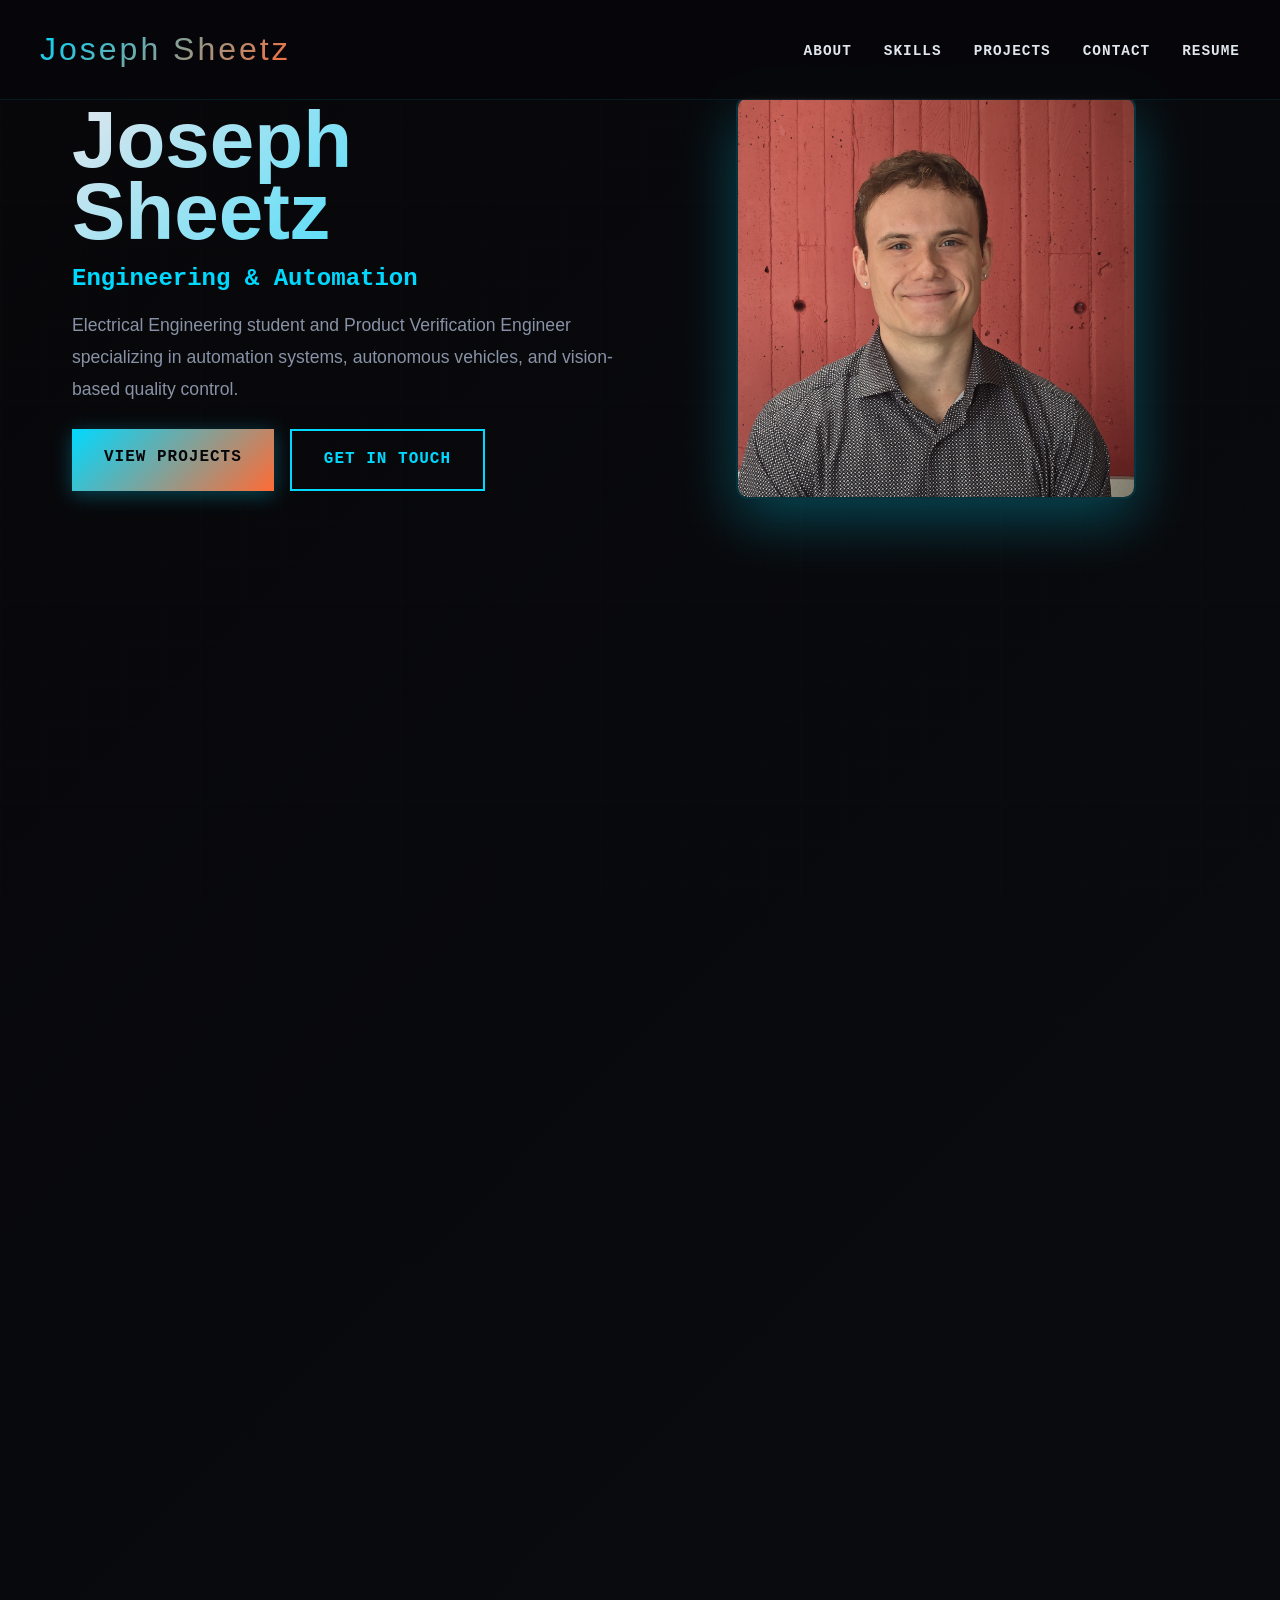
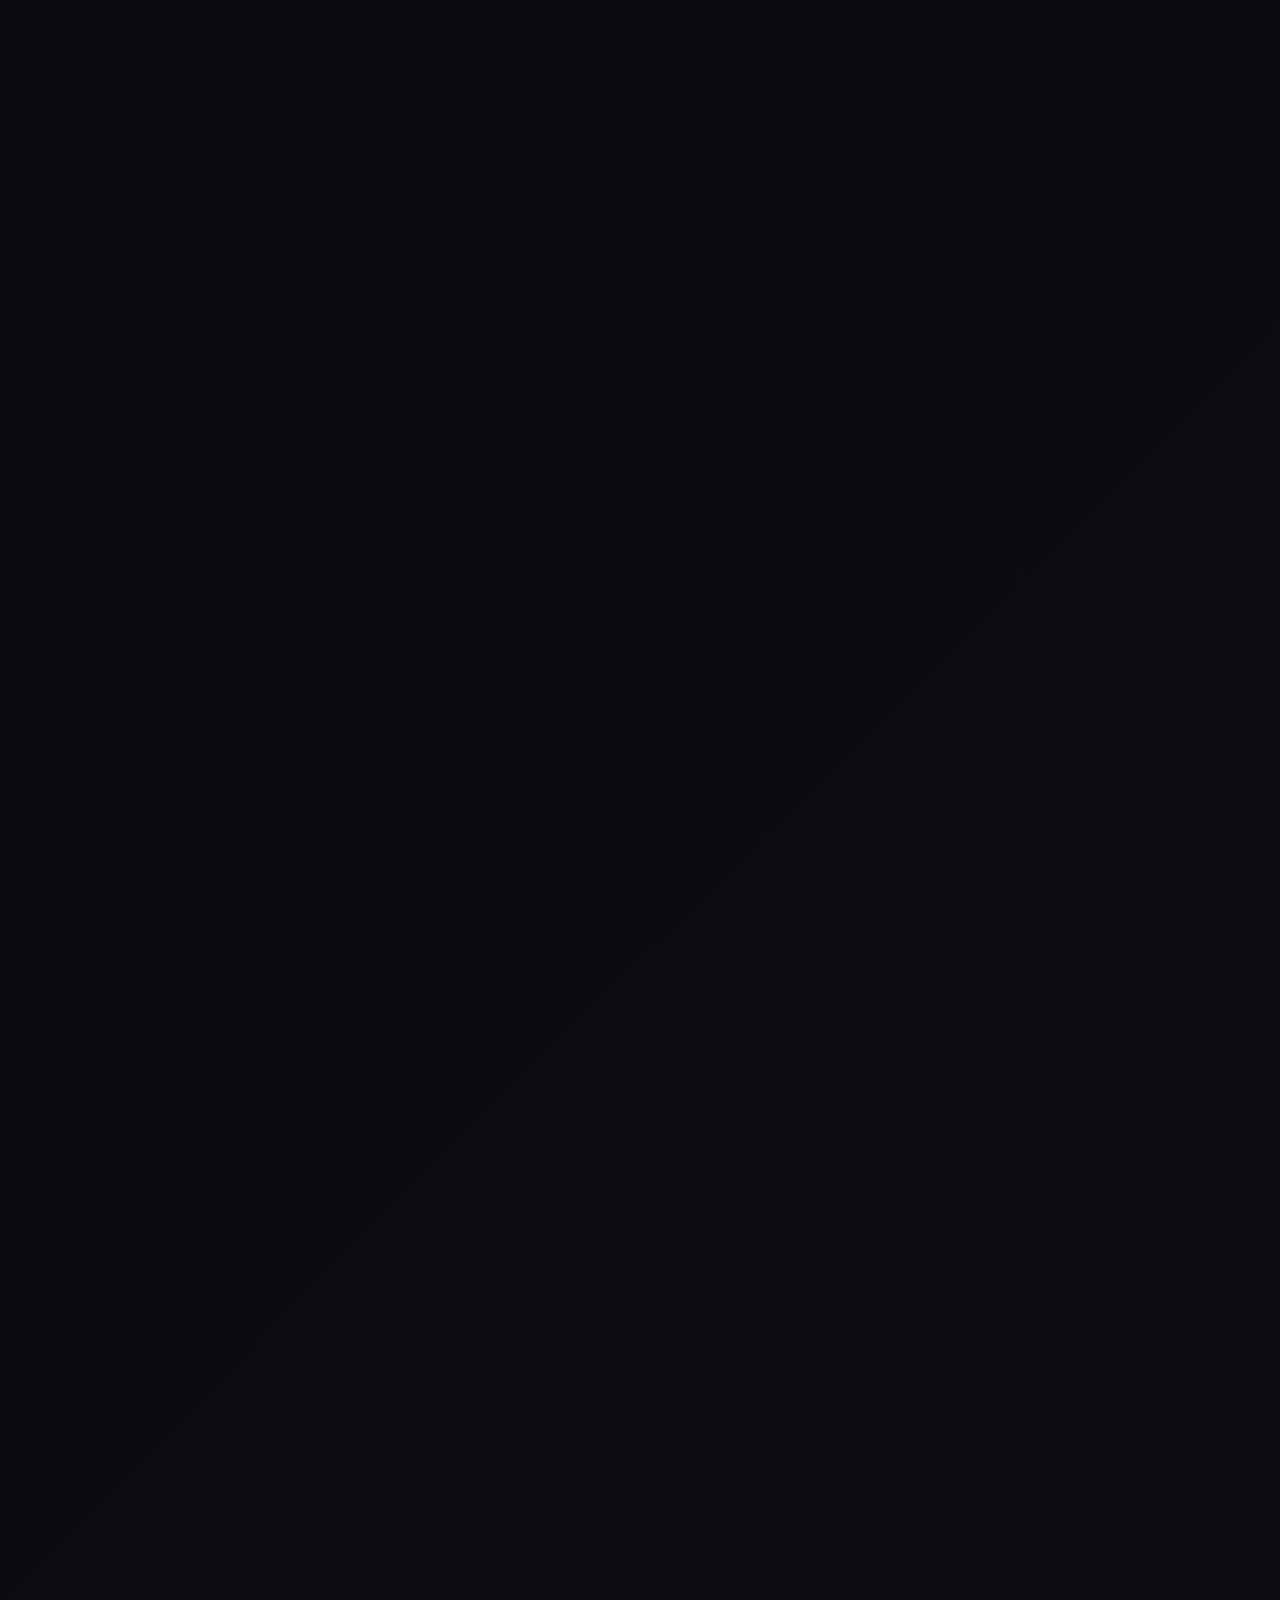
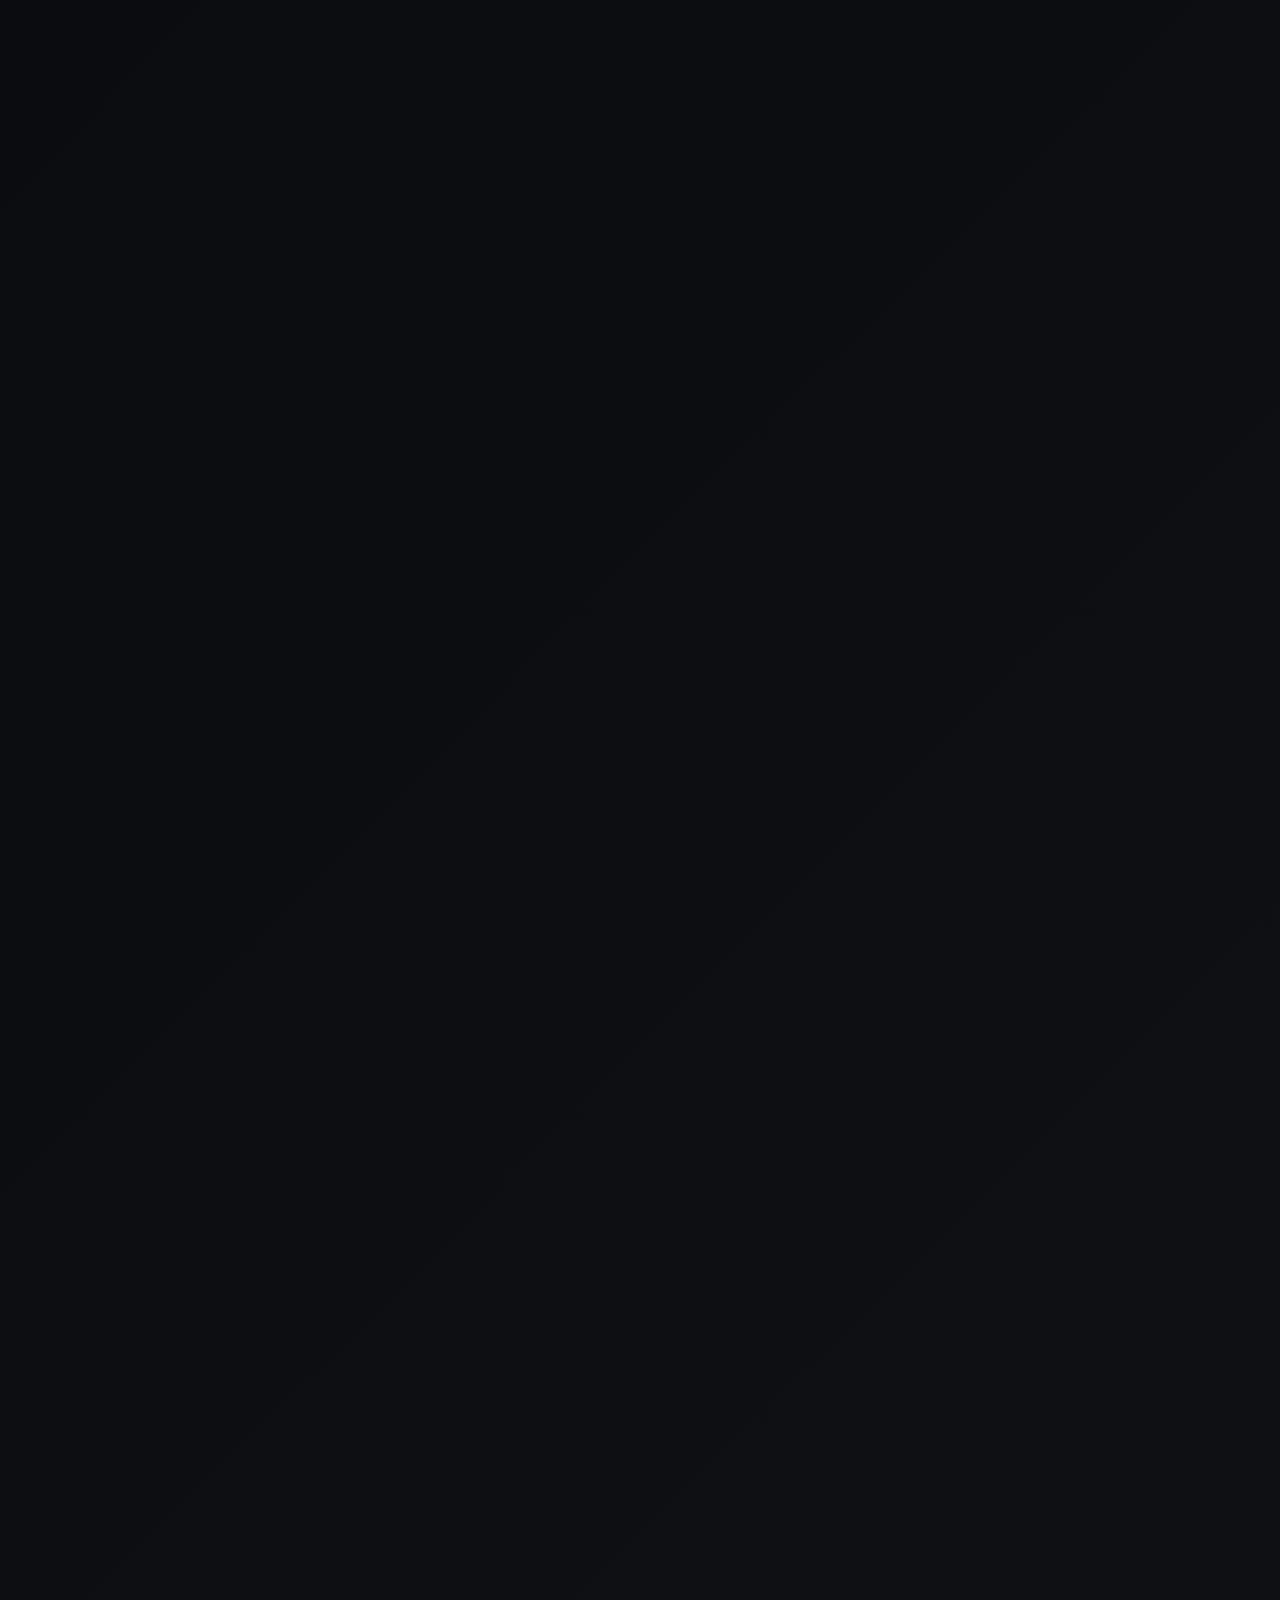
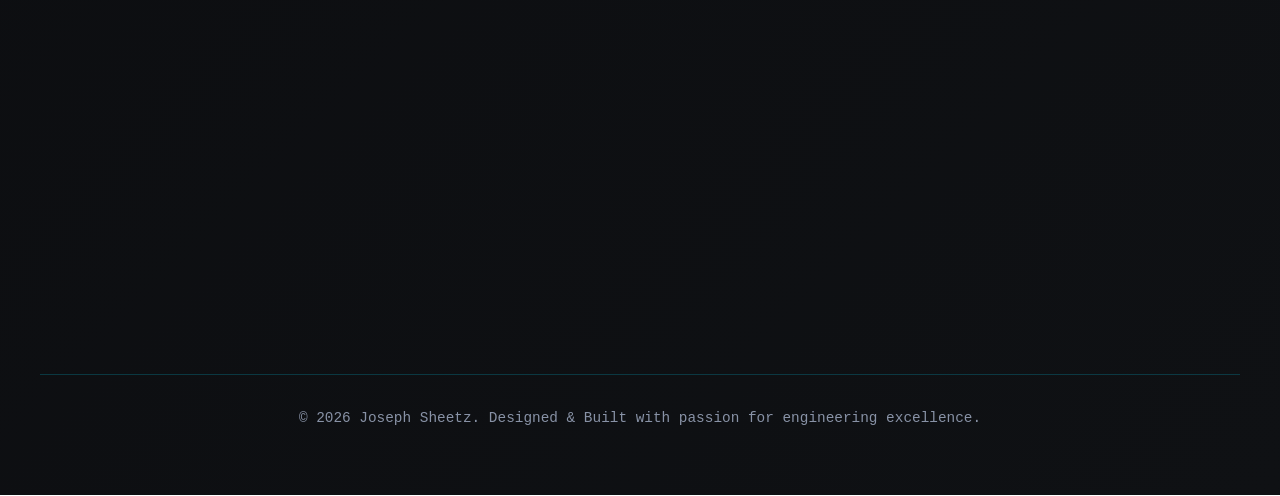
==== commit ab458f5c: "security changes" ====
--- a/index.html
+++ b/index.html
@@ -3,6 +3,7 @@
 <head>
     <meta charset="UTF-8">
     <meta name="viewport" content="width=device-width, initial-scale=1.0">
+    <meta http-equiv="Content-Security-Policy" content="default-src 'self'; script-src 'self'; connect-src 'self' https://formspree.io; style-src 'self' 'unsafe-inline' https://fonts.googleapis.com; font-src https://fonts.gstatic.com; img-src 'self' data:; frame-src 'self';">
     <title>Joseph Sheetz | Engineering Portfolio</title>
     <link rel="preconnect" href="https://fonts.googleapis.com">
     <link rel="preconnect" href="https://fonts.gstatic.com" crossorigin>
@@ -1131,11 +1132,11 @@
                 </div>
             </form>
             <div class="social-links">
-                <a href="https://www.linkedin.com/in/joseph-sheetz-bb5500370/" target="_blank" class="social-link">
+                <a href="https://www.linkedin.com/in/joseph-sheetz-bb5500370/" target="_blank" rel="noopener noreferrer" class="social-link">
                     <span>💼</span>
                     <span>LinkedIn</span>
                 </a>
-                <a href="https://github.com/Sheetjaa" target="_blank" class="social-link">
+                <a href="https://github.com/Sheetjaa" target="_blank" rel="noopener noreferrer" class="social-link">
                     <span>💻</span>
                     <span>GitHub</span>
                 </a>
--- a/assets/css/mobile.css
+++ b/assets/css/mobile.css
@@ -21,15 +21,38 @@
 .nav-links {
   display: flex !important;
   flex-direction: row;
-  flex-wrap: wrap;
-  justify-content: center;
-  gap: 0.75rem !important;
+  flex-wrap: nowrap;
+  justify-content: flex-end;
+  gap: 0.5rem !important;
+  overflow-x: auto;
+  -webkit-overflow-scrolling: touch;
 }
 
 .nav-links a {
   padding: 0.6rem 0.9rem;
-  font-size: 1rem !important;
+  font-size: 0.85rem !important;
   display: inline-block;
+}
+
+/* Reduce header/logo sizing so nav + logo fit on one line */
+.logo-text {
+  font-size: 1.1rem !important;
+  letter-spacing: 1px !important;
+}
+
+.logo-pic {
+  width: 28px !important;
+  height: 28px !important;
+}
+
+header nav {
+  align-items: center !important;
+  gap: 0.5rem !important;
+}
+
+/* Ensure nav doesn't wrap to next line; allow horizontal scroll as fallback */
+header {
+  white-space: nowrap;
 }
 
 .hero {
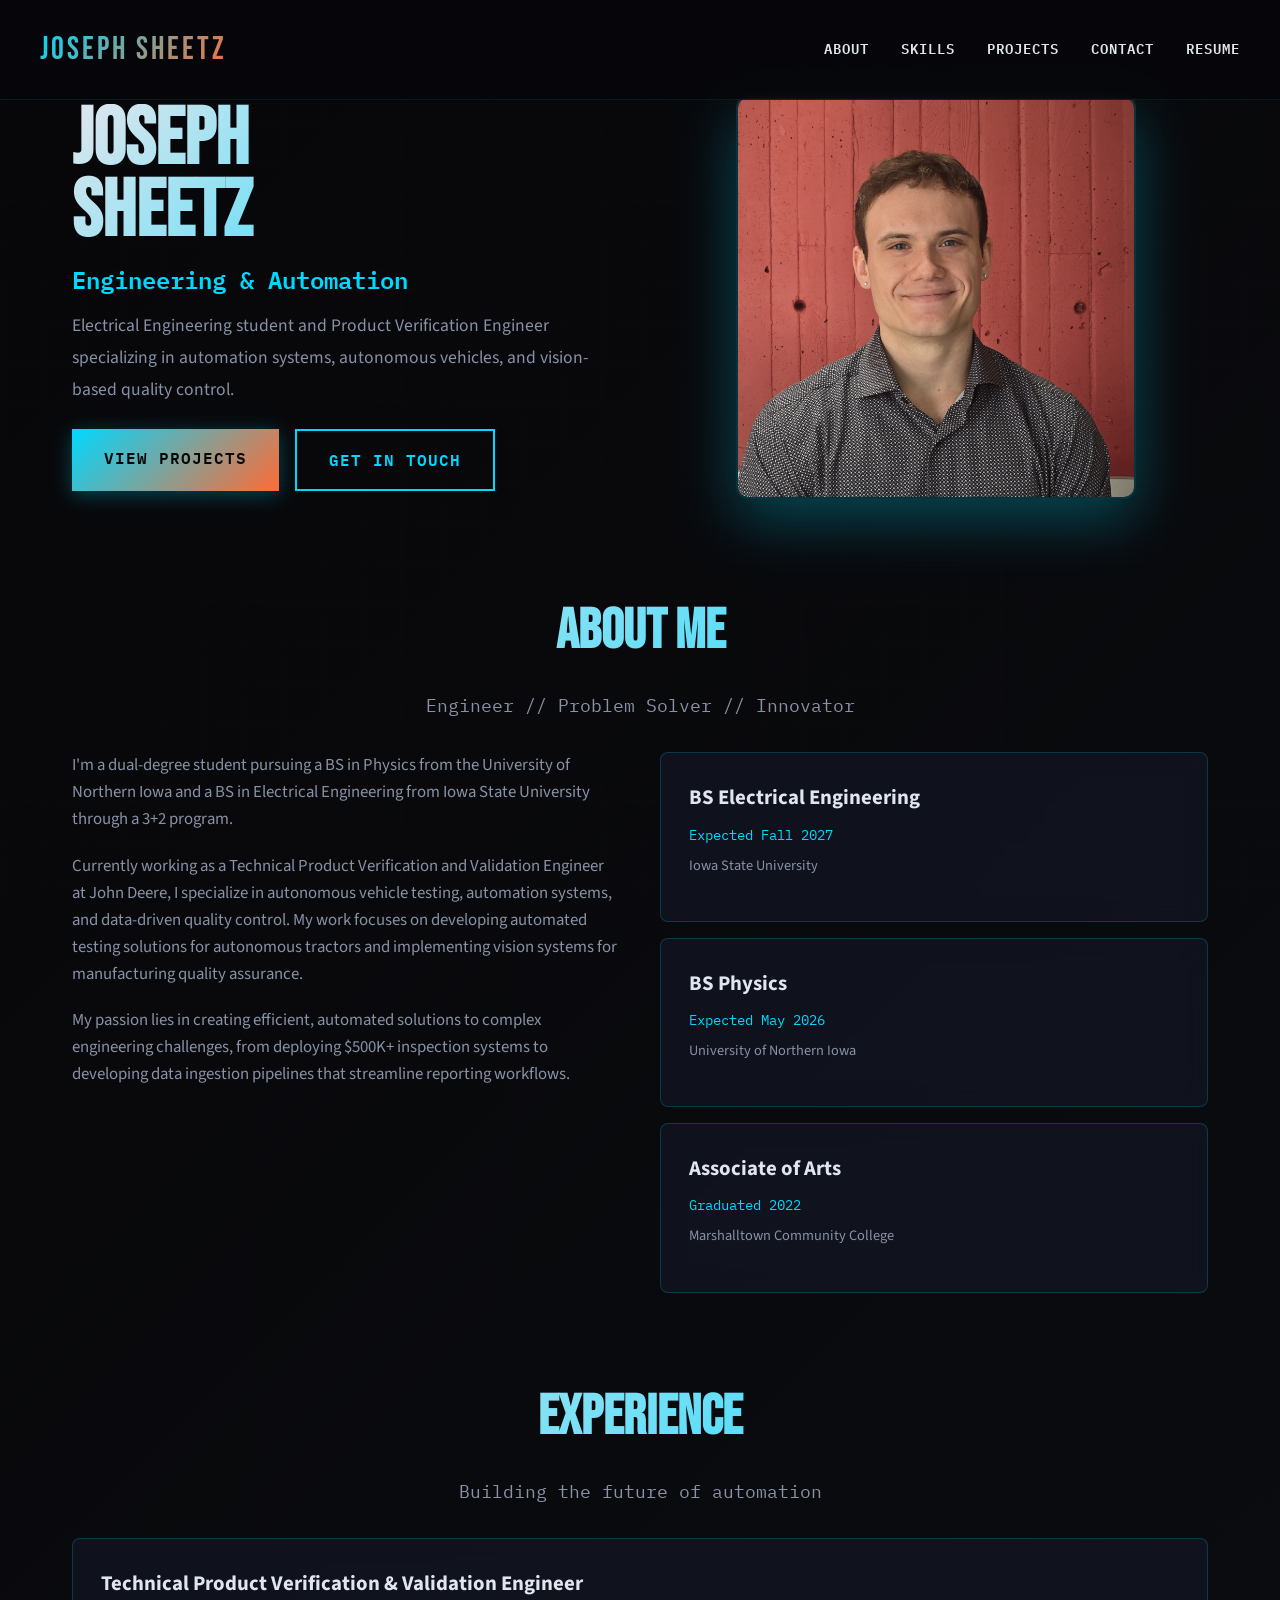
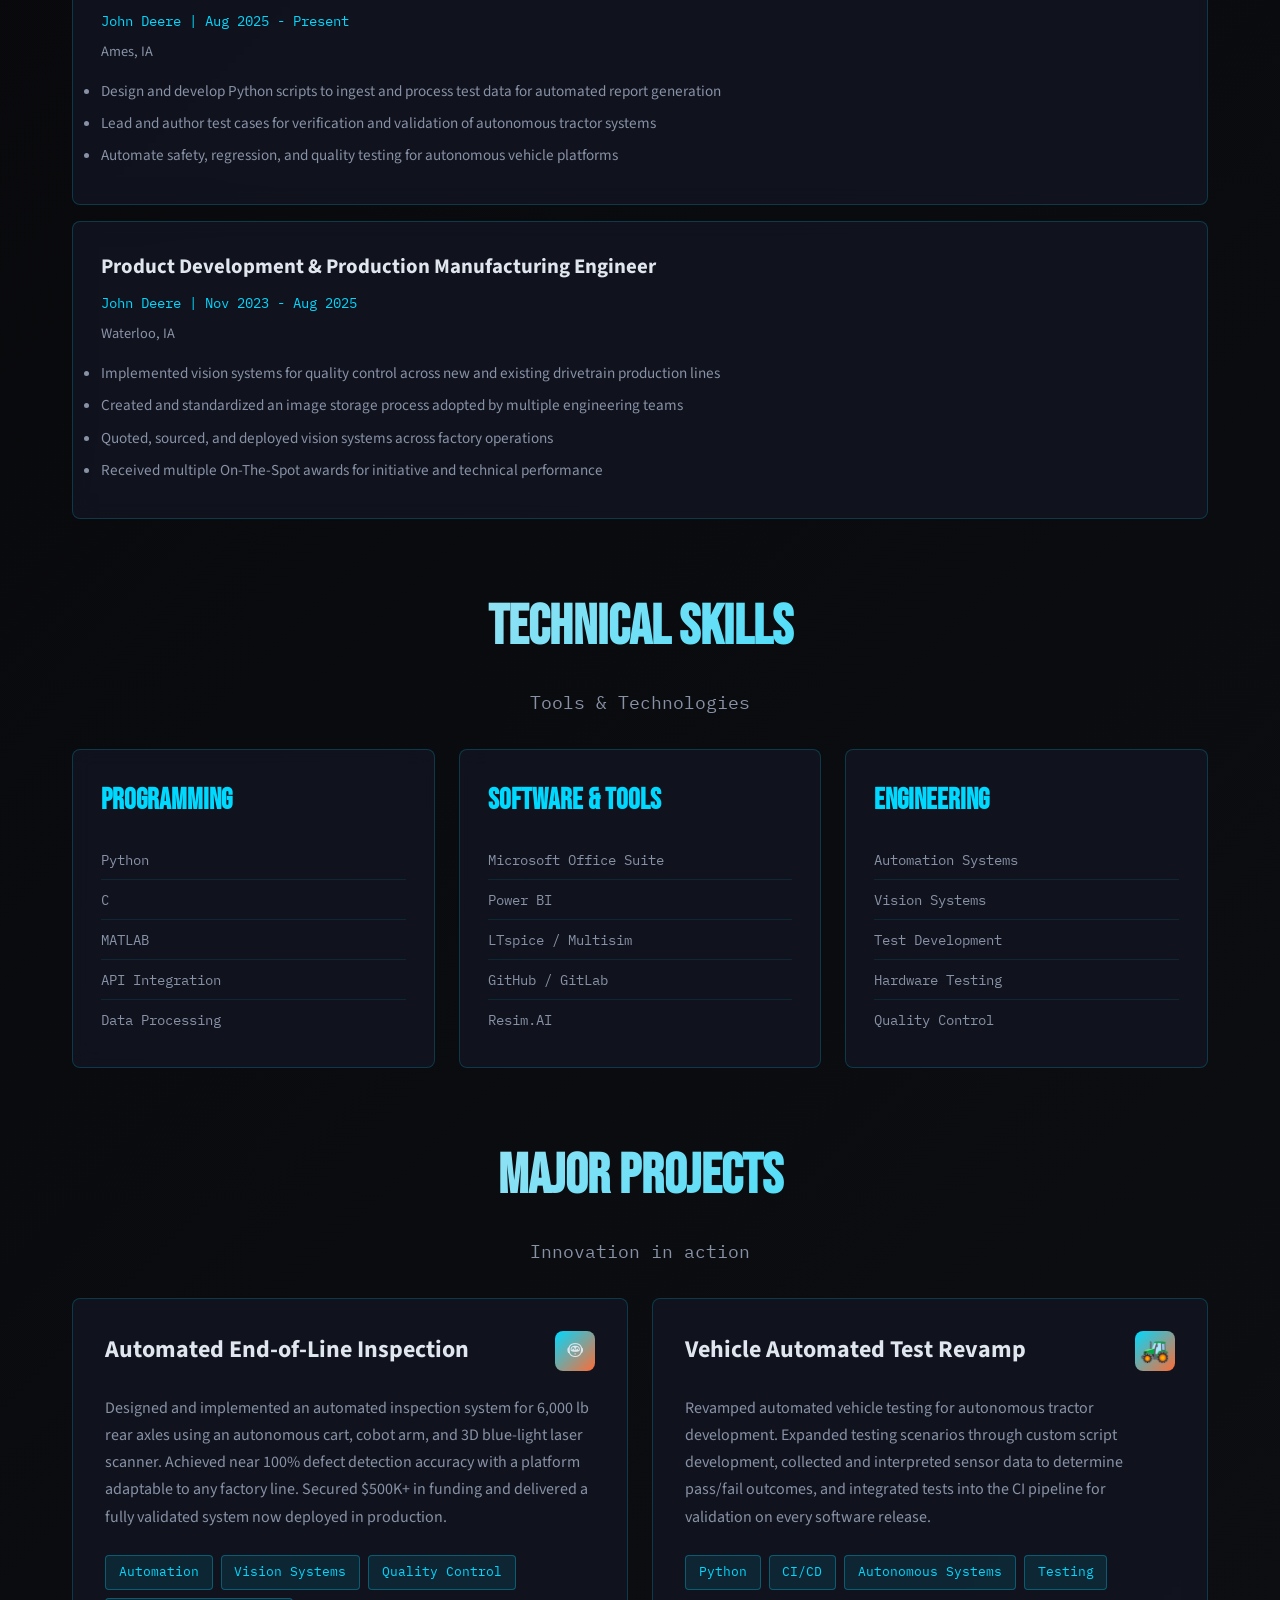
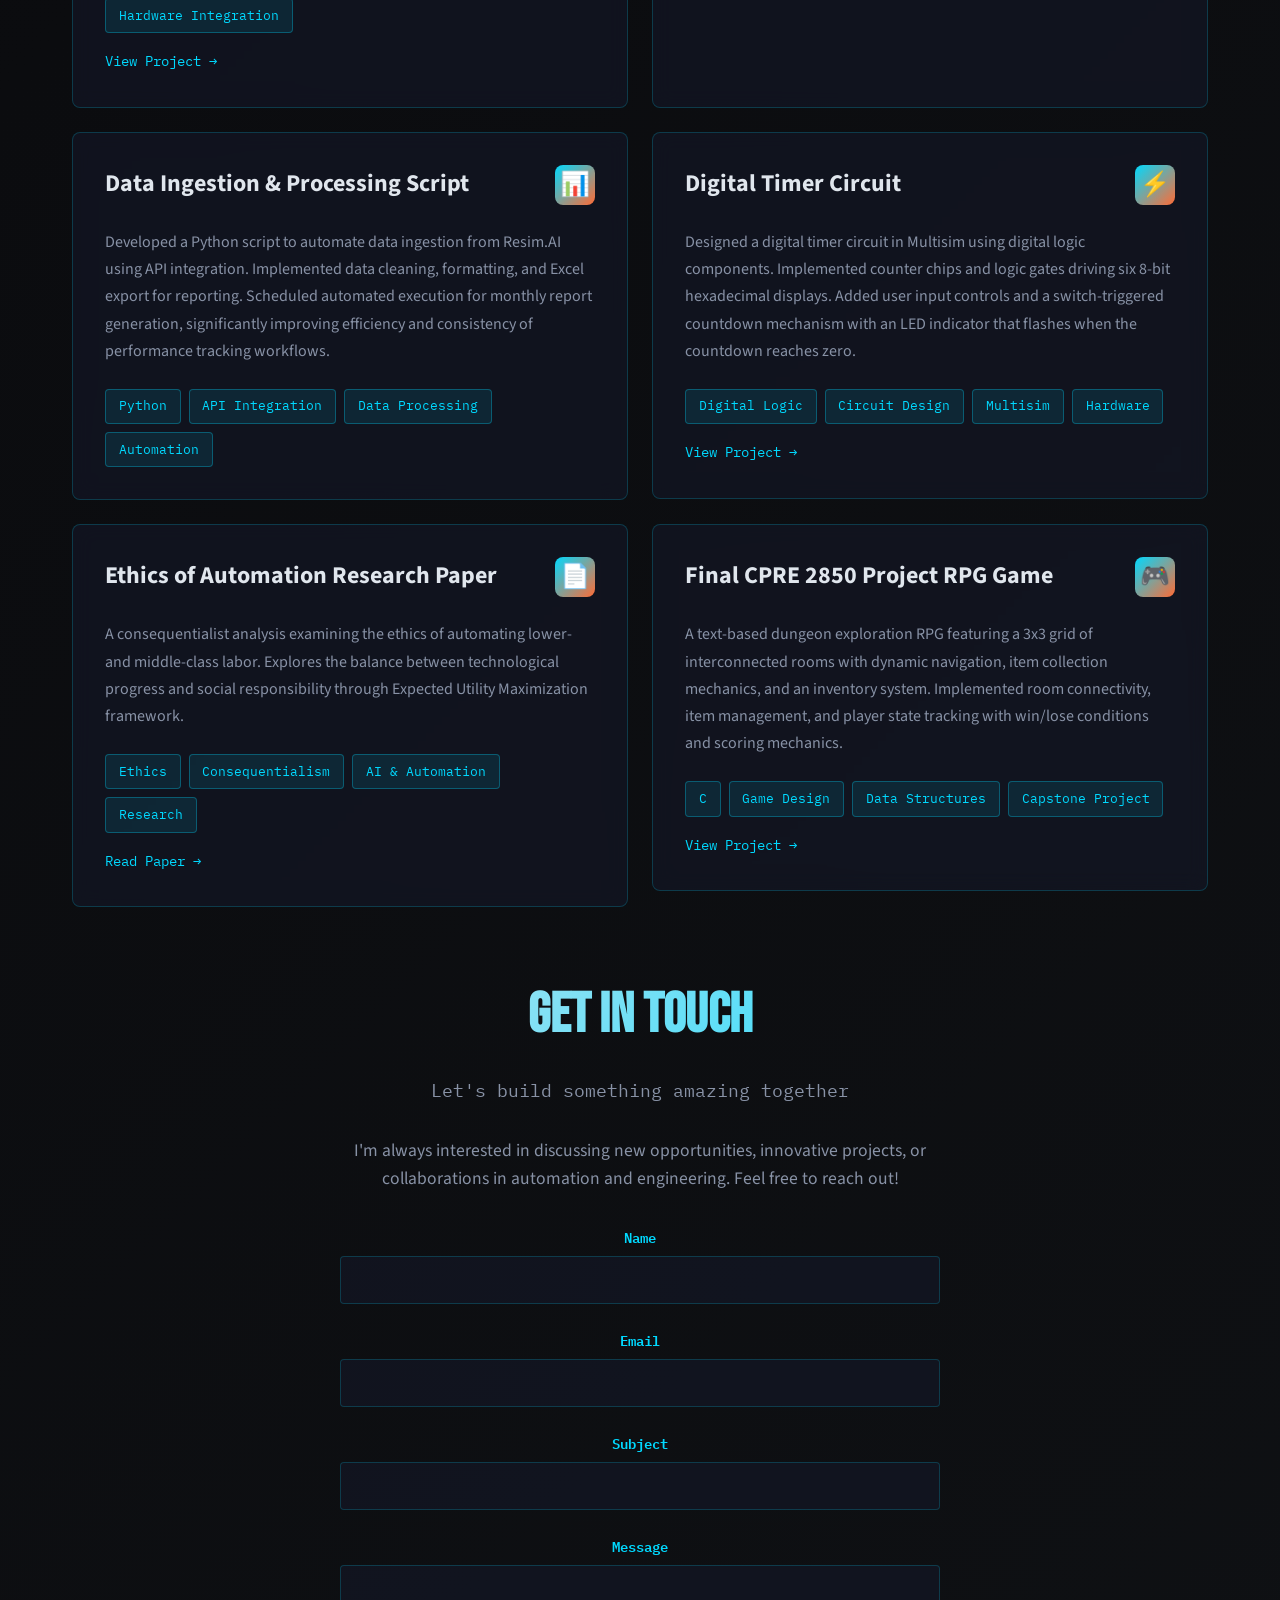
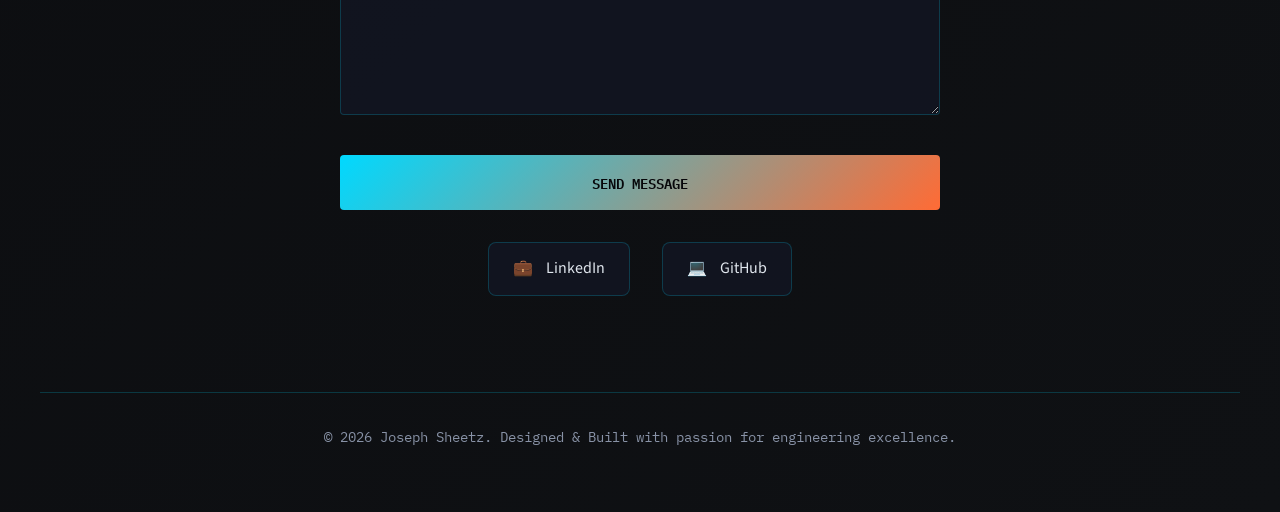
==== commit 455dde83: "fixes" ====
--- a/index.html
+++ b/index.html
@@ -3,7 +3,6 @@
 <head>
     <meta charset="UTF-8">
     <meta name="viewport" content="width=device-width, initial-scale=1.0">
-    <meta http-equiv="Content-Security-Policy" content="default-src 'self'; script-src 'self'; connect-src 'self' https://formspree.io; style-src 'self' 'unsafe-inline' https://fonts.googleapis.com; font-src https://fonts.gstatic.com; img-src 'self' data:; frame-src 'self';">
     <title>Joseph Sheetz | Engineering Portfolio</title>
     <link rel="preconnect" href="https://fonts.googleapis.com">
     <link rel="preconnect" href="https://fonts.gstatic.com" crossorigin>
--- a/assets/css/mobile.css
+++ b/assets/css/mobile.css
@@ -12,6 +12,16 @@
 
 header {
   padding: 0.75rem 1rem !important;
+}
+
+/* Remove pinned/fixed header on mobile so ribbon doesn't stay pinned */
+header {
+  position: relative !important;
+  top: auto !important;
+  left: auto !important;
+  right: auto !important;
+  background: transparent !important;
+  border-bottom: none !important;
 }
 
 nav {
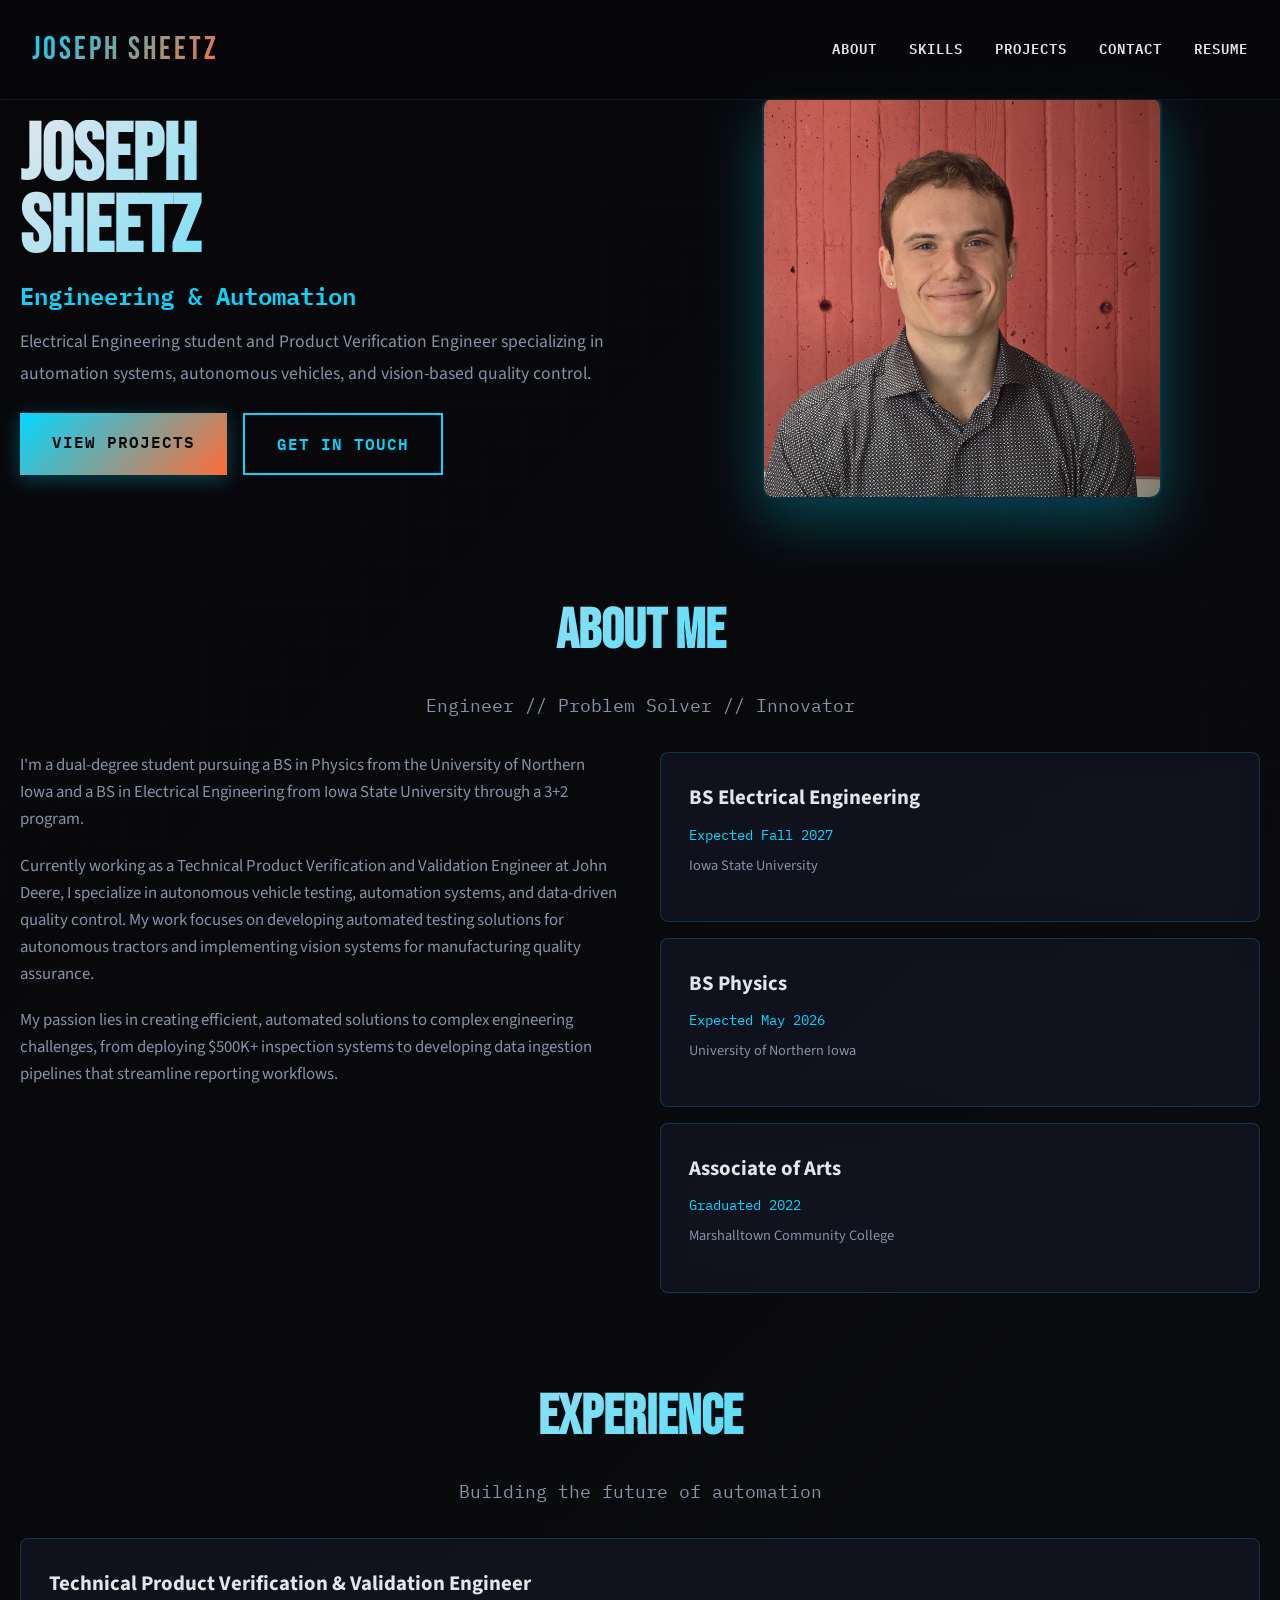
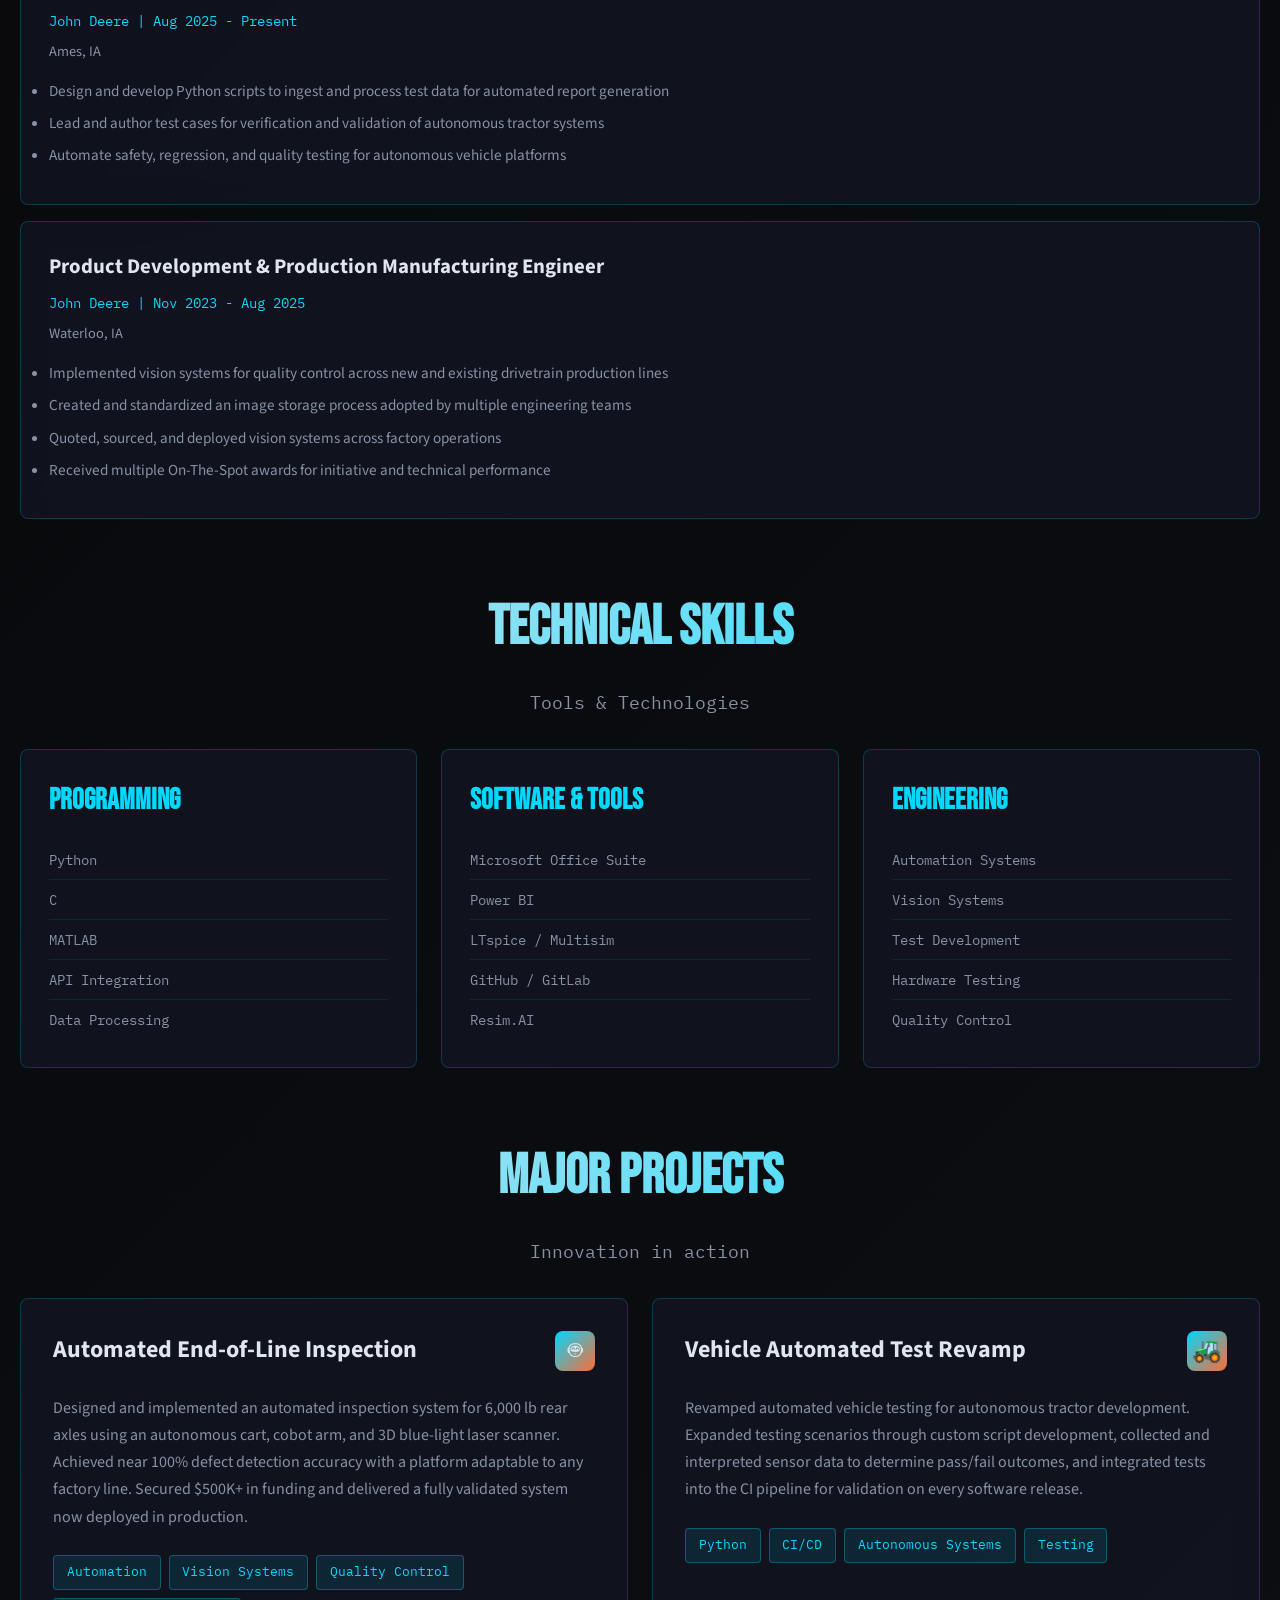
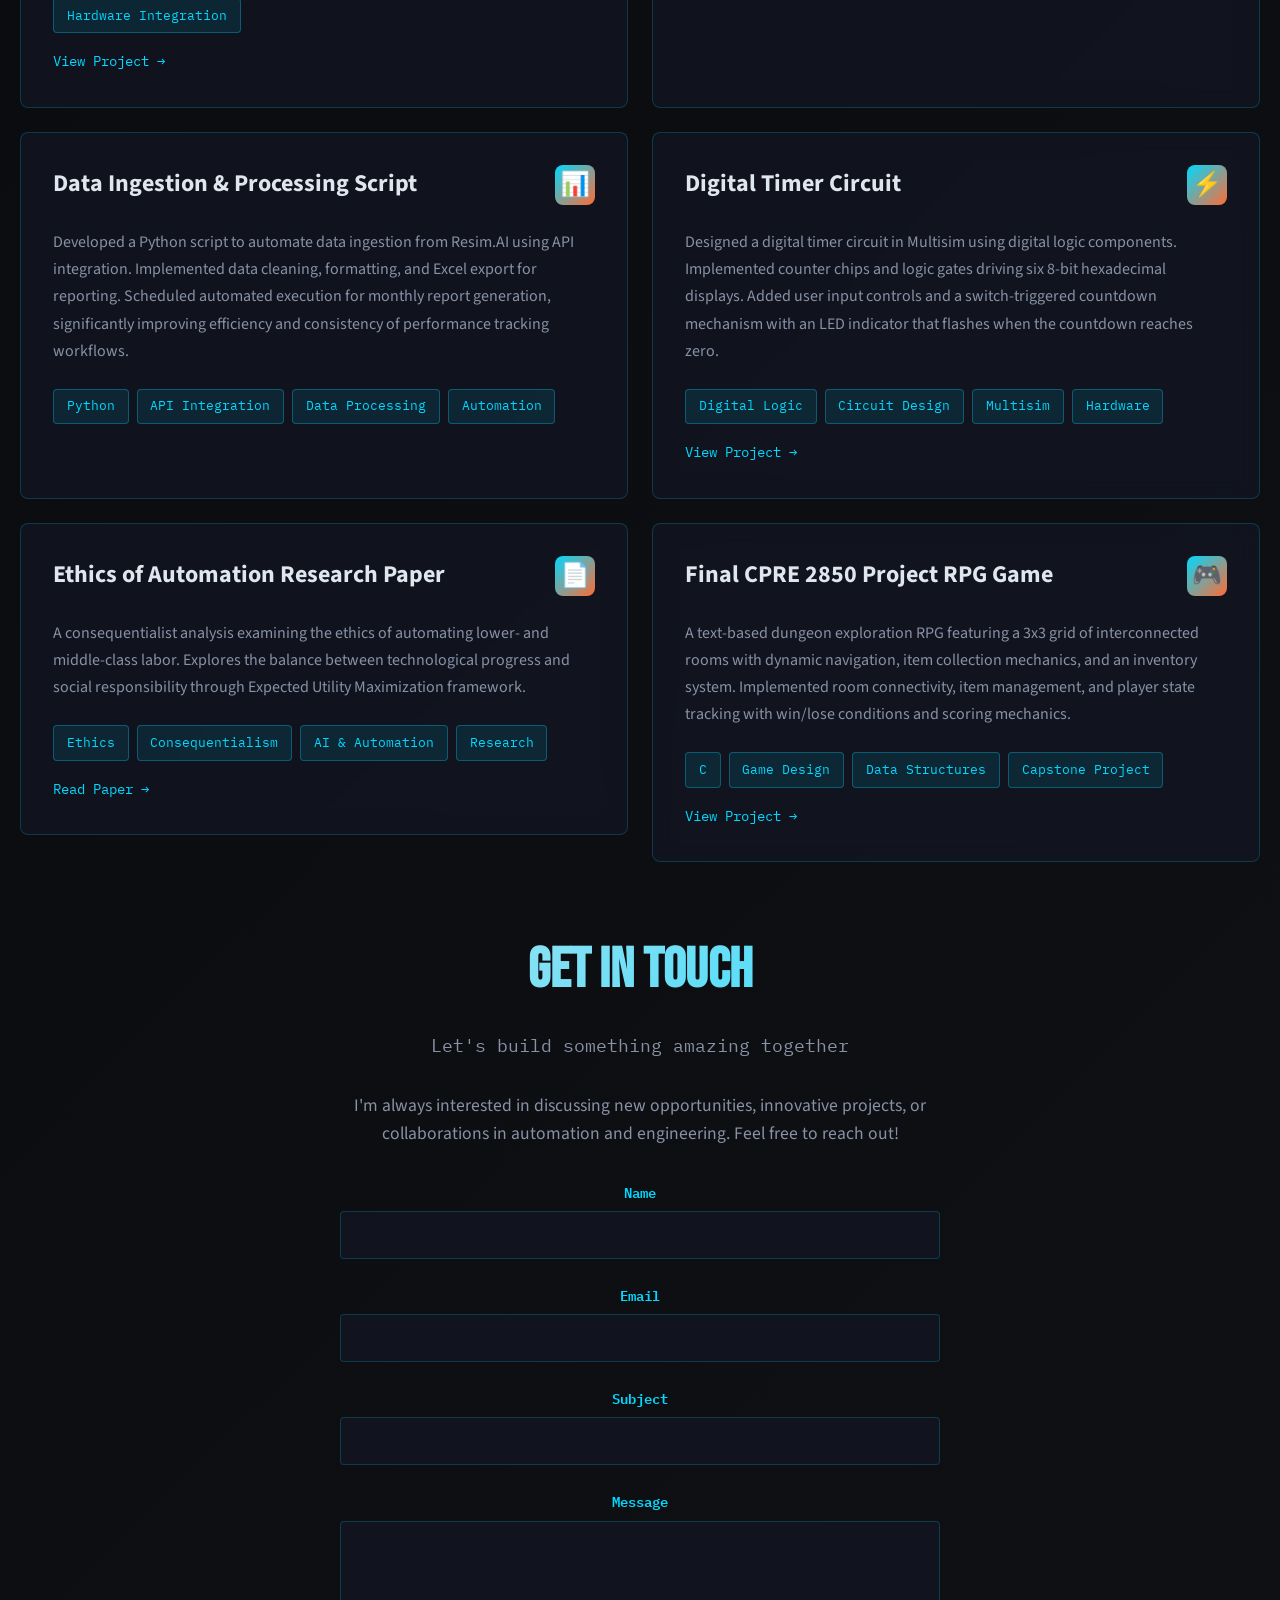
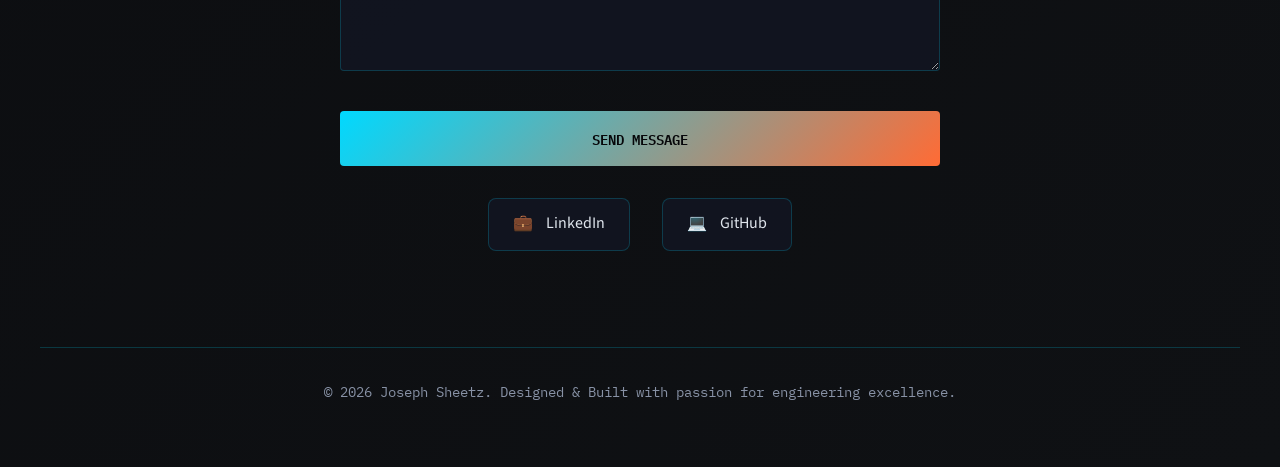
==== commit 61f02dea: "fixes" ====
--- a/index.html
+++ b/index.html
@@ -79,7 +79,7 @@
         }
 
         nav {
-            max-width: 1200px;
+            max-width: 1400px;
             margin: 0 auto;
             display: flex;
             justify-content: space-between;
@@ -154,9 +154,9 @@
         /* Hero Section */
         .hero {
             position: relative;
-            max-width: 1200px;
+            max-width: 1400px;
             margin: 0 auto;
-            padding: 6rem 2rem 2rem;
+            padding: 6rem 1.25rem 2rem;
             display: grid;
             grid-template-columns: 1fr 1fr;
             gap: 3rem;
@@ -332,9 +332,9 @@
         /* Section Styling */
         section {
             position: relative;
-            max-width: 1200px;
+            max-width: 1400px;
             margin: 3.5rem auto 4rem auto;
-            padding: 0 2rem;
+            padding: 0 1.25rem;
             z-index: 10;
         }
 
--- a/assets/css/mobile.css
+++ b/assets/css/mobile.css
@@ -128,3 +128,8 @@
 a, button {
   -webkit-tap-highlight-color: rgba(0,0,0,0.05);
 }
+
+/* Hide the header 'Contact' nav link on mobile while keeping Resume visible */
+.nav-links a[href="#contact"] {
+  display: none !important;
+}
